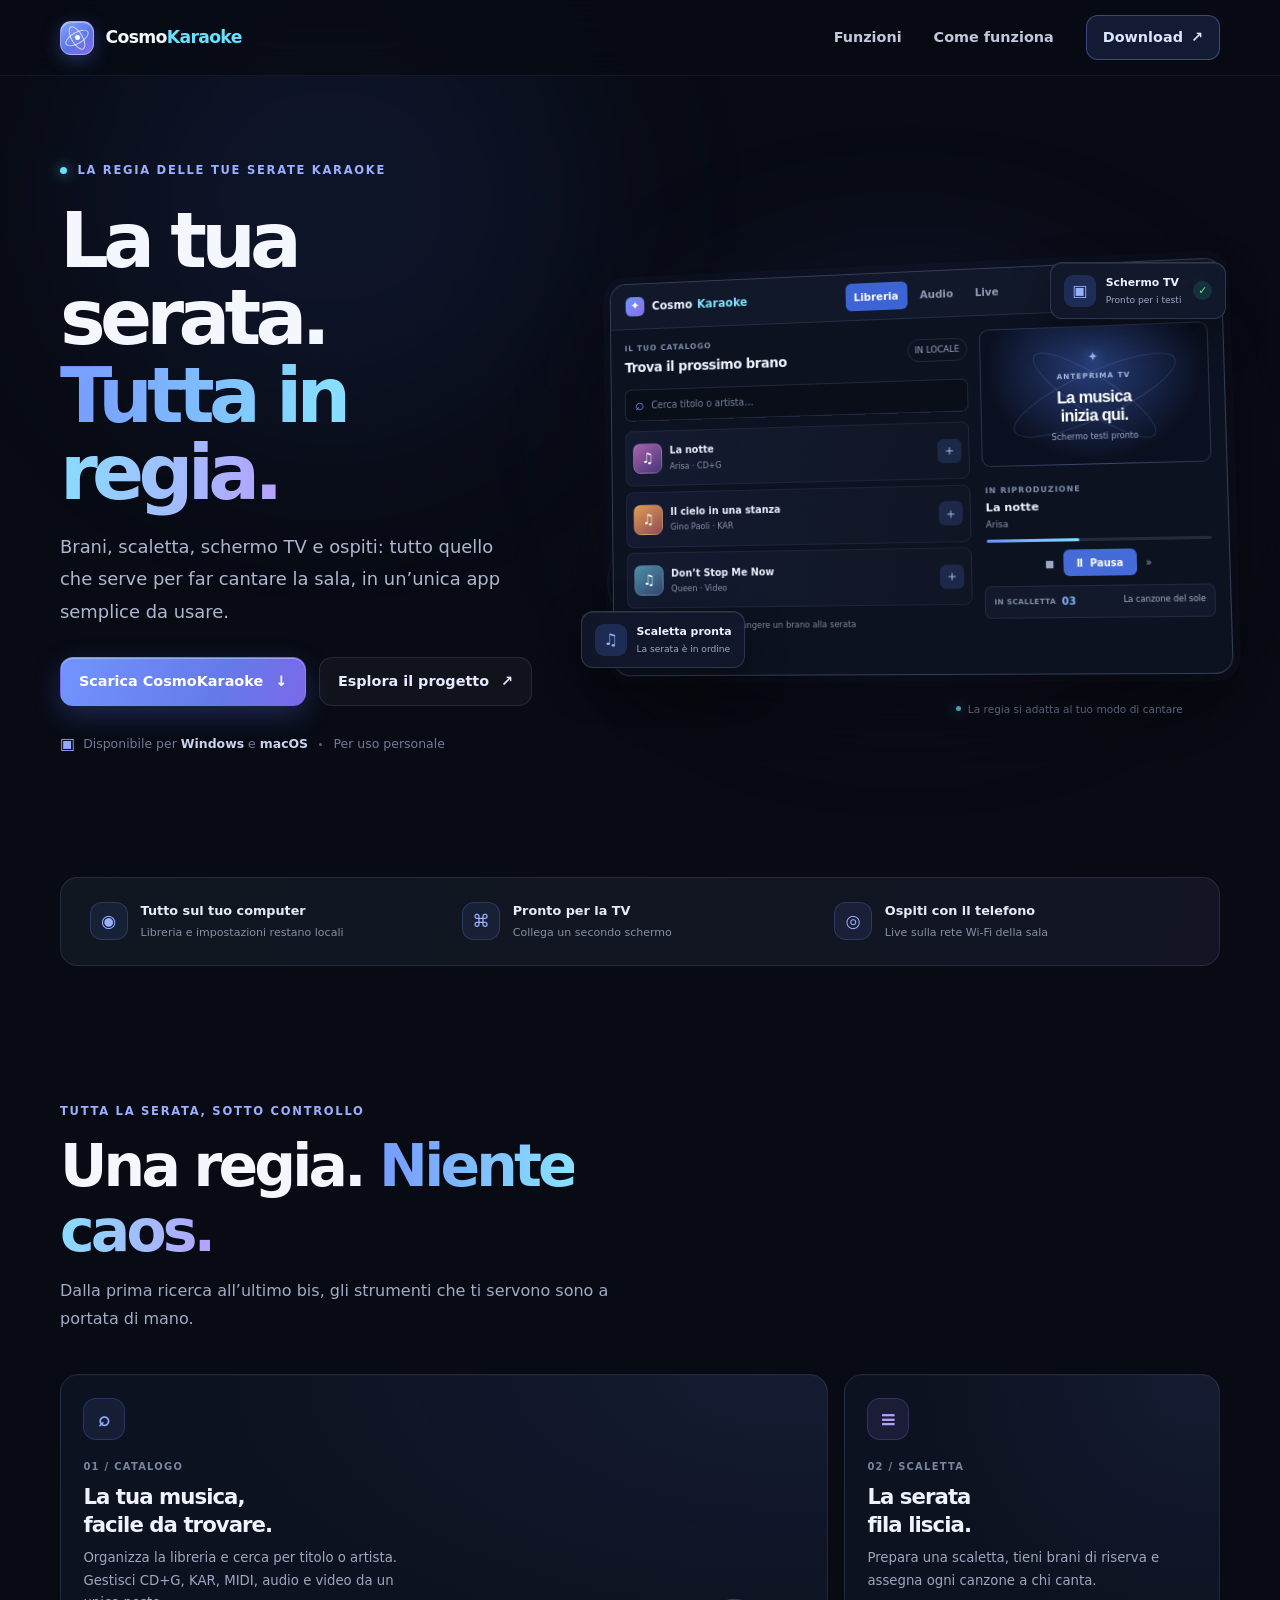
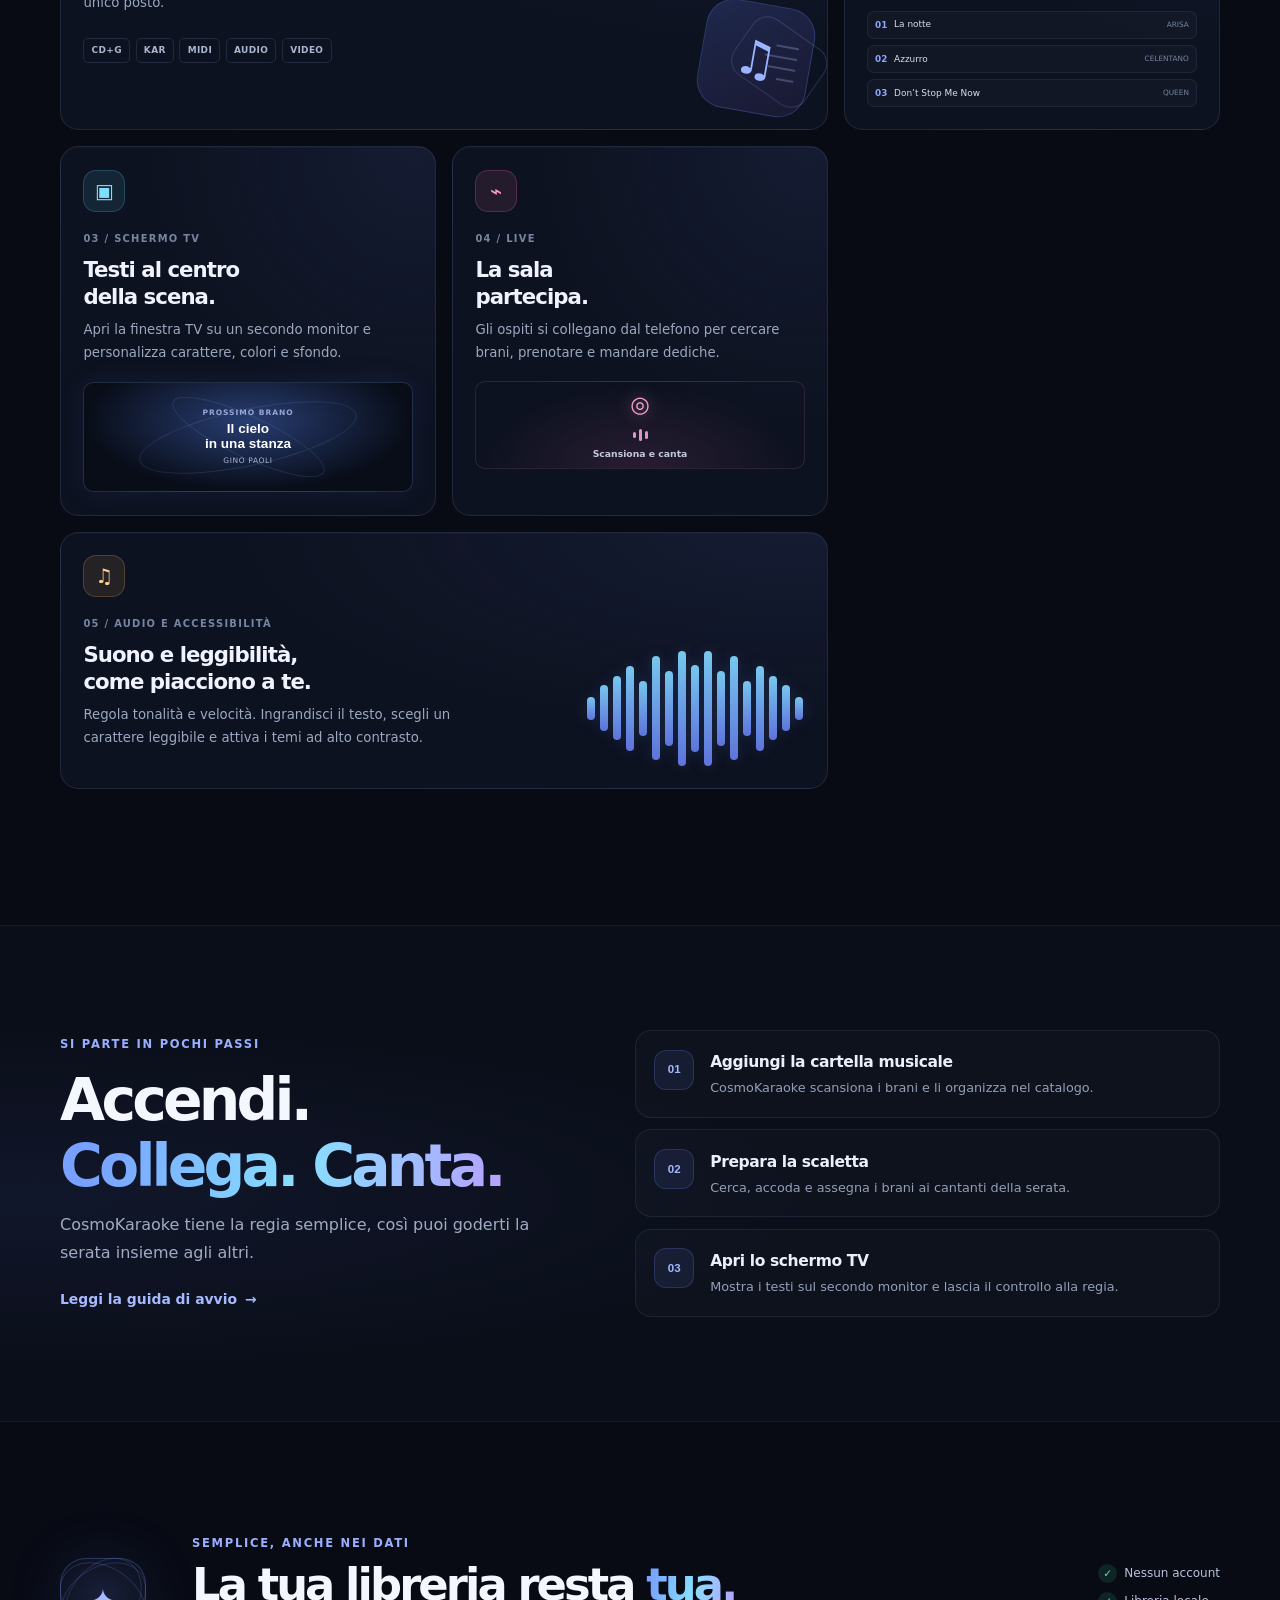
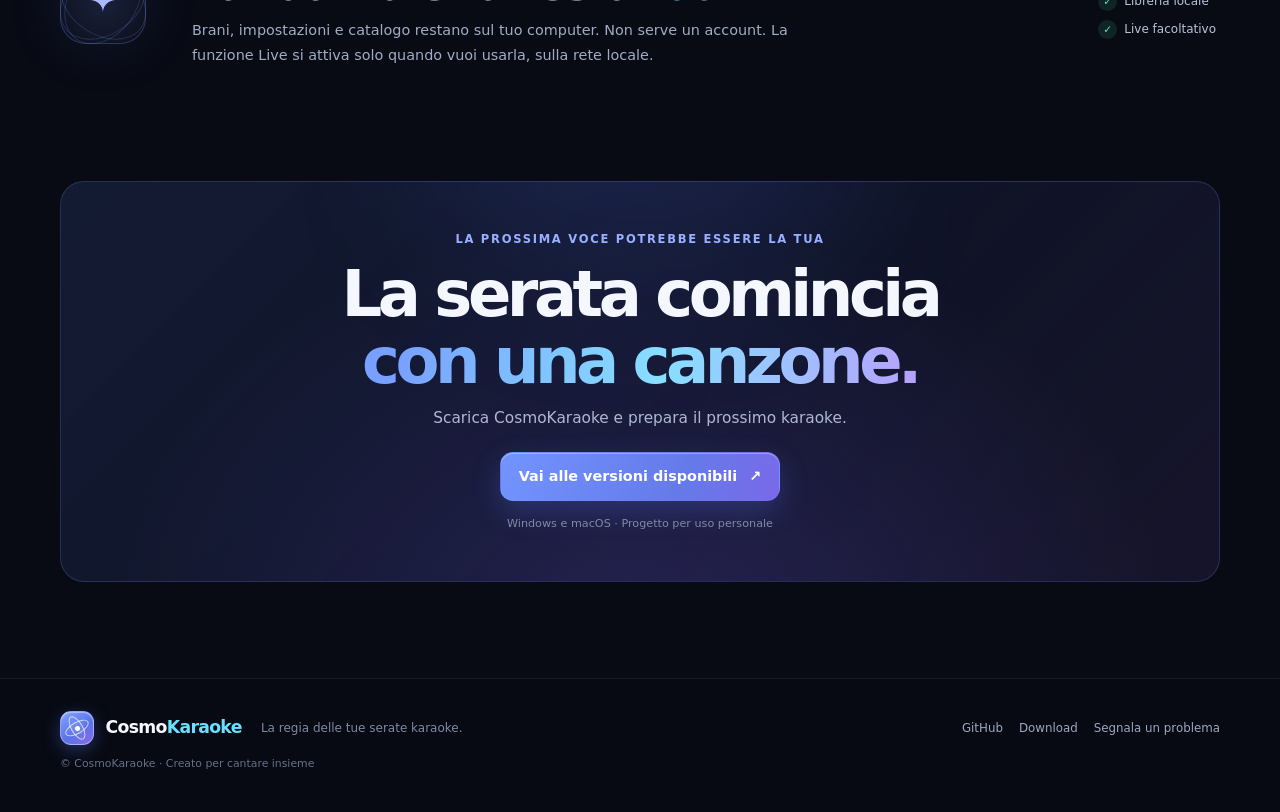
==== index.html @ 8b1dafa2 "Add CosmoKaraoke presentation site" ====
<!doctype html>
<html lang="it">
  <head>
    <meta charset="utf-8" />
    <meta name="viewport" content="width=device-width, initial-scale=1" />
    <meta name="theme-color" content="#080b14" />
    <meta name="description" content="CosmoKaraoke: la regia semplice e completa per le tue serate karaoke. Gestisci brani, scalette, schermo TV e richieste dal telefono." />
    <title>CosmoKaraoke — La tua serata, tutta in regia</title>
    <link rel="icon" href="./favicon.svg" type="image/svg+xml" />
    <link rel="stylesheet" href="./styles.css" />
  </head>
  <body>
    <a class="skip-link" href="#contenuto">Vai al contenuto</a>

    <header class="site-header">
      <a class="brand" href="#inizio" aria-label="CosmoKaraoke, torna all'inizio">
        <span class="brand-mark" aria-hidden="true"><span></span></span>
        <span>Cosmo<span class="brand-accent">Karaoke</span></span>
      </a>
      <nav class="main-nav" aria-label="Navigazione principale">
        <a href="#funzioni">Funzioni</a>
        <a href="#come-funziona">Come funziona</a>
        <a class="nav-download" href="https://github.com/CosmoNetinfo/CosmoKaraoke/releases/latest">Download <span aria-hidden="true">↗</span></a>
      </nav>
    </header>

    <main id="contenuto">
      <section class="hero section-wrap" id="inizio">
        <div class="hero-copy">
          <div class="eyebrow"><span class="eyebrow-dot"></span> La regia delle tue serate karaoke</div>
          <h1>La tua serata.<br /><span>Tutta in regia.</span></h1>
          <p class="hero-lede">Brani, scaletta, schermo TV e ospiti: tutto quello che serve per far cantare la sala, in un’unica app semplice da usare.</p>
          <div class="hero-actions">
            <a class="button button-primary" href="https://github.com/CosmoNetinfo/CosmoKaraoke/releases/latest">Scarica CosmoKaraoke <span aria-hidden="true">↓</span></a>
            <a class="button button-secondary" href="https://github.com/CosmoNetinfo/CosmoKaraoke">Esplora il progetto <span aria-hidden="true">↗</span></a>
          </div>
          <div class="platform-note">
            <span class="platform-icon" aria-hidden="true">▣</span>
            <span>Disponibile per <strong>Windows</strong> e <strong>macOS</strong></span>
            <span class="note-separator" aria-hidden="true"></span>
            <span>Per uso personale</span>
          </div>
        </div>

        <div class="hero-visual" role="img" aria-label="Anteprima illustrativa della regia CosmoKaraoke">
          <div class="orbit orbit-one"></div>
          <div class="orbit orbit-two"></div>
          <div class="visual-glow"></div>
          <div class="app-window">
            <div class="window-top">
              <div class="window-brand"><span class="mini-mark">✦</span> Cosmo<span>Karaoke</span></div>
              <div class="window-tabs"><span class="selected">Libreria</span><span>Audio</span><span>Live</span></div>
              <span class="window-live"><i></i> REGIA PRONTA</span>
            </div>
            <div class="window-body">
              <div class="library-preview">
                <div class="mock-heading"><div><small>IL TUO CATALOGO</small><h2>Trova il prossimo brano</h2></div><span class="catalog-count">IN LOCALE</span></div>
                <div class="mock-search"><span>⌕</span> Cerca titolo o artista…</div>
                <div class="mock-song"><span class="song-cover cover-a">♫</span><span class="song-label"><strong>La notte</strong><small>Arisa · CD+G</small></span><span class="add-song">＋</span></div>
                <div class="mock-song"><span class="song-cover cover-b">♫</span><span class="song-label"><strong>Il cielo in una stanza</strong><small>Gino Paoli · KAR</small></span><span class="add-song">＋</span></div>
                <div class="mock-song"><span class="song-cover cover-c">♫</span><span class="song-label"><strong>Don’t Stop Me Now</strong><small>Queen · Video</small></span><span class="add-song">＋</span></div>
                <div class="mock-hint"><span>✦</span> Premi “Accoda” per aggiungere un brano alla serata</div>
              </div>
              <div class="player-preview">
                <div class="screen-preview"><div class="screen-stars">✦</div><span>ANTEPRIMA TV</span><strong>La musica<br />inizia qui.</strong><small>Schermo testi pronto</small></div>
                <div class="now-playing"><small>IN RIPRODUZIONE</small><strong>La notte</strong><span>Arisa</span><div class="progress"><i></i></div></div>
                <div class="player-controls"><span>■</span><span class="play-button">Ⅱ&nbsp; Pausa</span><span>»</span></div>
                <div class="queue-preview"><span>IN SCALLETTA</span><b>03</b><i>La canzone del sole</i></div>
              </div>
            </div>
          </div>
          <div class="float-chip chip-tv"><span class="chip-icon">▣</span><span><b>Schermo TV</b><small>Pronto per i testi</small></span><i class="chip-check">✓</i></div>
          <div class="float-chip chip-queue"><span class="chip-icon">♫</span><span><b>Scaletta pronta</b><small>La serata è in ordine</small></span></div>
          <div class="visual-caption"><span class="caption-dot"></span> La regia si adatta al tuo modo di cantare</div>
        </div>
      </section>

      <section class="trust-strip" aria-label="Caratteristiche principali">
        <div><span class="trust-icon">◉</span><span><b>Tutto sul tuo computer</b><small>Libreria e impostazioni restano locali</small></span></div>
        <div><span class="trust-icon">⌘</span><span><b>Pronto per la TV</b><small>Collega un secondo schermo</small></span></div>
        <div><span class="trust-icon">◎</span><span><b>Ospiti con il telefono</b><small>Live sulla rete Wi-Fi della sala</small></span></div>
      </section>

      <section class="features-section section-wrap" id="funzioni">
        <div class="section-heading">
          <div class="eyebrow">TUTTA LA SERATA, SOTTO CONTROLLO</div>
          <h2>Una regia. <span>Niente caos.</span></h2>
          <p>Dalla prima ricerca all’ultimo bis, gli strumenti che ti servono sono a portata di mano.</p>
        </div>
        <div class="feature-grid">
          <article class="feature-card feature-large">
            <div class="feature-icon icon-blue">⌕</div><div class="feature-kicker">01 / CATALOGO</div>
            <h3>La tua musica,<br />facile da trovare.</h3>
            <p>Organizza la libreria e cerca per titolo o artista. Gestisci CD+G, KAR, MIDI, audio e video da un unico posto.</p>
            <div class="format-chips"><span>CD+G</span><span>KAR</span><span>MIDI</span><span>AUDIO</span><span>VIDEO</span></div>
            <div class="feature-art catalog-art" aria-hidden="true"><span>♫</span><i></i><i></i><i></i><i></i></div>
          </article>
          <article class="feature-card">
            <div class="feature-icon icon-violet">≡</div><div class="feature-kicker">02 / SCALETTA</div>
            <h3>La serata<br />fila liscia.</h3>
            <p>Prepara una scaletta, tieni brani di riserva e assegna ogni canzone a chi canta.</p>
            <div class="mini-queue" aria-hidden="true"><span><b>01</b> La notte <i>ARISA</i></span><span><b>02</b> Azzurro <i>CELENTANO</i></span><span><b>03</b> Don’t Stop Me Now <i>QUEEN</i></span></div>
          </article>
          <article class="feature-card feature-tv">
            <div class="feature-icon icon-cyan">▣</div><div class="feature-kicker">03 / SCHERMO TV</div>
            <h3>Testi al centro<br />della scena.</h3>
            <p>Apri la finestra TV su un secondo monitor e personalizza carattere, colori e sfondo.</p>
            <div class="tv-art" aria-hidden="true"><div><small>PROSSIMO BRANO</small><b>Il cielo<br />in una stanza</b><i>GINO PAOLI</i></div></div>
          </article>
          <article class="feature-card">
            <div class="feature-icon icon-pink">⌁</div><div class="feature-kicker">04 / LIVE</div>
            <h3>La sala<br />partecipa.</h3>
            <p>Gli ospiti si collegano dal telefono per cercare brani, prenotare e mandare dediche.</p>
            <div class="live-art" aria-hidden="true"><span class="live-ring">◎</span><span class="live-lines"><i></i><i></i><i></i></span><b>Scansiona e canta</b></div>
          </article>
          <article class="feature-card feature-wide">
            <div class="feature-icon icon-amber">♫</div><div class="feature-kicker">05 / AUDIO E ACCESSIBILITÀ</div>
            <h3>Suono e leggibilità,<br />come piacciono a te.</h3>
            <p>Regola tonalità e velocità. Ingrandisci il testo, scegli un carattere leggibile e attiva i temi ad alto contrasto.</p>
            <div class="equalizer" aria-hidden="true"><i></i><i></i><i></i><i></i><i></i><i></i><i></i><i></i><i></i><i></i><i></i><i></i><i></i><i></i><i></i><i></i><i></i></div>
          </article>
        </div>
      </section>

      <section class="how-section" id="come-funziona">
        <div class="section-wrap how-layout">
          <div class="section-heading how-heading"><div class="eyebrow">SI PARTE IN POCHI PASSI</div><h2>Accendi.<br /><span>Collega. Canta.</span></h2><p>CosmoKaraoke tiene la regia semplice, così puoi goderti la serata insieme agli altri.</p><a class="text-link" href="https://github.com/CosmoNetinfo/CosmoKaraoke#primo-avvio">Leggi la guida di avvio <span aria-hidden="true">→</span></a></div>
          <ol class="steps-list">
            <li><span class="step-number">01</span><div><h3>Aggiungi la cartella musicale</h3><p>CosmoKaraoke scansiona i brani e li organizza nel catalogo.</p></div></li>
            <li><span class="step-number">02</span><div><h3>Prepara la scaletta</h3><p>Cerca, accoda e assegna i brani ai cantanti della serata.</p></div></li>
            <li><span class="step-number">03</span><div><h3>Apri lo schermo TV</h3><p>Mostra i testi sul secondo monitor e lascia il controllo alla regia.</p></div></li>
          </ol>
        </div>
      </section>

      <section class="privacy-section section-wrap">
        <div class="privacy-symbol" aria-hidden="true"><span>✦</span><i></i><i></i><i></i></div>
        <div><div class="eyebrow">SEMPLICE, ANCHE NEI DATI</div><h2>La tua libreria resta <span>tua.</span></h2><p>Brani, impostazioni e catalogo restano sul tuo computer. Non serve un account. La funzione Live si attiva solo quando vuoi usarla, sulla rete locale.</p></div>
        <div class="privacy-points"><span><b>✓</b> Nessun account</span><span><b>✓</b> Libreria locale</span><span><b>✓</b> Live facoltativo</span></div>
      </section>

      <section class="final-cta section-wrap">
        <div class="cta-glow"></div><div class="eyebrow">LA PROSSIMA VOCE POTREBBE ESSERE LA TUA</div>
        <h2>La serata comincia<br /><span>con una canzone.</span></h2>
        <p>Scarica CosmoKaraoke e prepara il prossimo karaoke.</p>
        <a class="button button-primary" href="https://github.com/CosmoNetinfo/CosmoKaraoke/releases/latest">Vai alle versioni disponibili <span aria-hidden="true">↗</span></a>
        <small>Windows e macOS · Progetto per uso personale</small>
      </section>
    </main>

    <footer class="site-footer">
      <a class="brand" href="#inizio"><span class="brand-mark" aria-hidden="true"><span></span></span><span>Cosmo<span class="brand-accent">Karaoke</span></span></a>
      <p>La regia delle tue serate karaoke.</p>
      <div class="footer-links"><a href="https://github.com/CosmoNetinfo/CosmoKaraoke">GitHub</a><a href="https://github.com/CosmoNetinfo/CosmoKaraoke/releases/latest">Download</a><a href="https://github.com/CosmoNetinfo/CosmoKaraoke/issues">Segnala un problema</a></div>
      <small>© CosmoKaraoke · Creato per cantare insieme</small>
    </footer>
  </body>
</html>
---- styles.css ----
:root {
  color-scheme: dark;
  --bg: #080b14;
  --surface: #0d1220;
  --panel: #11182a;
  --panel-2: #151d32;
  --text: #f5f7ff;
  --muted: #a1acc4;
  --quiet: #6e7a95;
  --blue: #7195ff;
  --cyan: #69e0ff;
  --violet: #a78bfa;
  --line: rgba(167, 186, 230, .13);
  --max: 1160px;
}

* { box-sizing: border-box; }
html { scroll-behavior: smooth; scroll-padding-top: 6rem; }
body { margin: 0; min-width: 320px; background: var(--bg); color: var(--text); font-family: Inter, 'Segoe UI', system-ui, -apple-system, sans-serif; line-height: 1.6; -webkit-font-smoothing: antialiased; }
a { color: inherit; text-decoration: none; }
a:focus-visible { outline: 3px solid var(--cyan); outline-offset: 4px; border-radius: 5px; }
::selection { background: rgba(113, 149, 255, .38); color: white; }

.skip-link { position: fixed; z-index: 30; top: .75rem; left: .75rem; padding: .7rem 1rem; border-radius: .75rem; background: white; color: #111; transform: translateY(-160%); }
.skip-link:focus { transform: translateY(0); }
.section-wrap { width: min(var(--max), calc(100% - 3rem)); margin-inline: auto; }
.site-header { position: sticky; z-index: 20; top: 0; display: flex; align-items: center; justify-content: space-between; width: 100%; min-height: 76px; padding: .8rem max(1.5rem, calc((100vw - var(--max)) / 2)); border-bottom: 1px solid rgba(167,186,230,.08); background: rgba(8,11,20,.83); backdrop-filter: blur(20px); }
.brand { display: inline-flex; align-items: center; gap: .72rem; font-family: Manrope, system-ui, sans-serif; font-size: 1.08rem; font-weight: 800; letter-spacing: -.04em; white-space: nowrap; }
.brand-accent { color: var(--cyan); }
.brand-mark { position: relative; display: grid; width: 34px; height: 34px; place-items: center; overflow: hidden; border: 1px solid rgba(255,255,255,.32); border-radius: 11px; background: linear-gradient(145deg, #82a4ff, #5a72e8 58%, #8c6ce7); box-shadow: 0 5px 18px rgba(92,119,255,.34), inset 0 1px rgba(255,255,255,.38); }
.brand-mark::before, .brand-mark::after, .brand-mark span { position: absolute; display: block; content: ''; border: 1px solid rgba(255,255,255,.7); border-radius: 50%; transform: rotate(-30deg); }
.brand-mark::before { width: 24px; height: 10px; }
.brand-mark::after { width: 10px; height: 24px; }
.brand-mark span { width: 5px; height: 5px; border: 0; background: #fff; box-shadow: 0 0 10px #fff; }
.main-nav { display: flex; align-items: center; gap: 2rem; color: #c0c8da; font-size: .9rem; font-weight: 600; }
.main-nav a { transition: color .18s ease; }
.main-nav a:hover, .footer-links a:hover { color: white; }
.main-nav .nav-download { display: inline-flex; align-items: center; gap: .5rem; padding: .62rem 1rem; border: 1px solid rgba(113,149,255,.4); border-radius: .75rem; background: rgba(87,120,237,.15); color: #dce5ff; }
.main-nav .nav-download:hover { border-color: rgba(113,149,255,.8); background: rgba(87,120,237,.24); }

.hero { position: relative; display: grid; min-height: 660px; grid-template-columns: .9fr 1.1fr; align-items: center; gap: 2rem; padding-block: 5.3rem 5.8rem; }
.hero::before { position: absolute; z-index: -1; top: -8rem; left: 2%; width: 31rem; height: 31rem; border-radius: 50%; background: rgba(77,108,238,.09); filter: blur(90px); content: ''; pointer-events: none; }
.hero-copy { position: relative; z-index: 2; padding-bottom: 1.7rem; }
.eyebrow { display: flex; align-items: center; gap: .65rem; color: #9aafff; font-size: .72rem; font-weight: 800; letter-spacing: .15em; text-transform: uppercase; }
.eyebrow-dot, .caption-dot { display: inline-block; width: 7px; height: 7px; border-radius: 50%; background: var(--cyan); box-shadow: 0 0 13px rgba(105,224,255,.8); }
h1, h2, h3, p { margin-top: 0; }
h1, h2, h3 { font-family: Manrope, 'DM Sans', system-ui, sans-serif; }
h1 { margin: 1.4rem 0 1.2rem; font-size: clamp(3.4rem, 6vw, 5.5rem); font-weight: 800; line-height: 1.01; letter-spacing: -.075em; }
h1 span, .section-heading h2 span, .privacy-section h2 span, .final-cta h2 span { color: transparent; background: linear-gradient(100deg, #78a0ff 7%, #87dfff 54%, #b7a0ff 100%); background-clip: text; -webkit-background-clip: text; }
.hero-lede { max-width: 450px; margin-bottom: 1.8rem; color: #adb7ce; font-size: 1.12rem; line-height: 1.8; }
.hero-actions { display: flex; flex-wrap: wrap; gap: .8rem; }
.button { display: inline-flex; min-height: 48px; align-items: center; justify-content: center; gap: .75rem; padding: .75rem 1.12rem; border: 1px solid transparent; border-radius: .82rem; font-size: .9rem; font-weight: 700; transition: transform .18s ease, box-shadow .18s ease, border-color .18s ease, background .18s ease; }
.button:hover { transform: translateY(-2px); }
.button-primary { background: linear-gradient(110deg, #7294ff, #657ae9 65%, #7a69e9); box-shadow: 0 10px 28px rgba(86,112,239,.28), inset 0 1px rgba(255,255,255,.32); color: white; }
.button-primary:hover { box-shadow: 0 13px 34px rgba(86,112,239,.42), inset 0 1px rgba(255,255,255,.38); }
.button-secondary { border-color: var(--line); background: rgba(255,255,255,.035); color: #e5eaff; }
.button-secondary:hover { border-color: rgba(167,186,230,.28); background: rgba(255,255,255,.07); }
.platform-note { display: flex; flex-wrap: wrap; align-items: center; gap: .5rem; margin-top: 1.6rem; color: var(--quiet); font-size: .78rem; }
.platform-note strong { color: #c9d3eb; font-weight: 600; }
.platform-icon { color: #92a9ff; font-size: 1rem; }
.note-separator { width: 3px; height: 3px; margin-inline: .2rem; border-radius: 50%; background: #57637e; }

.hero-visual { position: relative; display: flex; min-height: 490px; align-items: center; justify-content: center; perspective: 1200px; }
.visual-glow { position: absolute; width: 75%; height: 67%; border-radius: 50%; background: linear-gradient(130deg, rgba(65,106,245,.24), rgba(102,67,189,.2)); filter: blur(90px); }
.orbit { position: absolute; width: 650px; height: 230px; border: 1px solid rgba(127,151,255,.12); border-radius: 50%; transform: rotate(-23deg); }
.orbit-two { width: 550px; height: 185px; border-color: rgba(105,224,255,.1); transform: rotate(24deg); }
.app-window { position: relative; z-index: 2; width: min(670px, 105%); overflow: hidden; border: 1px solid rgba(183,198,247,.24); border-radius: 17px; background: #0c1220; box-shadow: 0 38px 100px rgba(0,0,0,.55), 0 0 0 7px rgba(115,139,255,.035), inset 0 1px rgba(255,255,255,.08); transform: rotateY(-7deg) rotateX(2deg) rotateZ(-1.4deg); transform-style: preserve-3d; }
.window-top { display: flex; height: 47px; align-items: center; justify-content: space-between; gap: .8rem; padding-inline: 1rem; border-bottom: 1px solid rgba(150,172,224,.14); background: #111829; }
.window-brand { display: flex; flex: 0 0 auto; align-items: center; gap: .3rem; color: #edf1ff; font-size: .72rem; font-weight: 800; }
.window-brand span:last-child { color: #7ce1ff; }
.mini-mark { display: grid; width: 20px; height: 20px; margin-right: .2rem; place-items: center; border-radius: 6px; background: linear-gradient(135deg, #6e95ff, #8a6ce8); color: white; font-size: .75rem; }
.window-tabs { display: flex; height: 100%; align-items: center; gap: .25rem; }
.window-tabs span { padding: .35rem .55rem; border-radius: 6px; color: #8f9ab3; font-size: .65rem; font-weight: 700; }
.window-tabs .selected { background: #3d64d4; color: white; }
.window-live { display: flex; flex: 0 0 auto; align-items: center; gap: .35rem; color: #9ce5c4; font-size: .56rem; font-weight: 800; letter-spacing: .04em; }
.window-live i { width: 6px; height: 6px; border-radius: 50%; background: #43dda1; box-shadow: 0 0 9px #43dda1; }
.window-body { display: grid; min-height: 355px; grid-template-columns: 1.4fr .88fr; gap: .8rem; padding: .9rem; }
.library-preview, .player-preview { min-width: 0; }
.mock-heading { display: flex; align-items: center; justify-content: space-between; gap: .4rem; margin-bottom: .7rem; }
.mock-heading small, .now-playing small { display: block; margin-bottom: .12rem; color: #8190af; font-size: .49rem; font-weight: 800; letter-spacing: .12em; }
.mock-heading h2 { margin: 0; color: #f1f3ff; font-size: .85rem; font-weight: 800; letter-spacing: -.03em; }
.catalog-count { flex: 0 0 auto; padding: .22rem .4rem; border: 1px solid rgba(139,160,218,.16); border-radius: 99px; color: #99a8c5; font-size: .54rem; }
.mock-search { display: flex; height: 33px; align-items: center; gap: .45rem; margin-bottom: .65rem; padding-inline: .6rem; border: 1px solid rgba(139,160,218,.18); border-radius: 7px; background: #090e19; color: #7986a0; font-size: .6rem; }
.mock-search > span { color: #85a3ff; font-size: 1rem; }
kbd { margin-left: auto; padding: .13rem .27rem; border: 1px solid rgba(139,160,218,.16); border-radius: 4px; color: #77839a; font: inherit; font-size: .5rem; }
.mock-song { display: flex; min-height: 57px; align-items: center; gap: .5rem; margin-bottom: .35rem; padding: .42rem; border: 1px solid rgba(139,160,218,.1); border-radius: 8px; background: linear-gradient(105deg, rgba(112,139,255,.08), rgba(255,255,255,.016)); }
.song-cover { display: grid; flex: 0 0 auto; width: 31px; height: 31px; place-items: center; border: 1px solid rgba(255,255,255,.13); border-radius: 8px; color: white; font-size: .9rem; }
.cover-a { background: linear-gradient(145deg, #a962ad, #463677); }
.cover-b { background: linear-gradient(145deg, #dd9b55, #914c52); }
.cover-c { background: linear-gradient(145deg, #4d8fa5, #334773); }
.song-label { display: flex; min-width: 0; flex: 1; flex-direction: column; gap: .08rem; }
.song-label strong { overflow: hidden; color: #edf1ff; font-size: .62rem; text-overflow: ellipsis; white-space: nowrap; }
.song-label small { color: #8793ad; font-size: .52rem; }
.add-song { display: grid; flex: 0 0 auto; width: 24px; height: 24px; place-items: center; border-radius: 6px; background: rgba(91,126,236,.18); color: #abc0ff; font-size: .9rem; }
.mock-hint { display: flex; align-items: center; gap: .35rem; padding: .4rem .25rem; color: #7e8ba5; font-size: .53rem; }
.mock-hint span { color: #9a82ff; }
.screen-preview { position: relative; display: flex; height: 137px; flex-direction: column; align-items: center; justify-content: center; overflow: hidden; border: 1px solid rgba(172,192,247,.2); border-radius: 9px; background: radial-gradient(ellipse at 50% 30%, #263d78, #0b1020 68%); text-align: center; }
.screen-preview::before, .screen-preview::after { position: absolute; width: 170px; height: 44px; border: 1px solid rgba(147,176,255,.17); border-radius: 50%; content: ''; transform: rotate(-23deg); }
.screen-preview::after { width: 140px; height: 35px; transform: rotate(35deg); }
.screen-preview > * { position: relative; z-index: 1; }
.screen-stars { margin-bottom: .15rem; color: #90b1ff; font-size: .8rem; text-shadow: 0 0 12px #8dacff; }
.screen-preview > span { color: #a7b7db; font-size: .45rem; font-weight: 800; letter-spacing: .13em; }
.screen-preview strong { margin-top: .38rem; color: white; font-family: Manrope, sans-serif; font-size: 1rem; line-height: 1.15; letter-spacing: -.04em; }
.screen-preview small { margin-top: .3rem; color: #9daaca; font-size: .5rem; }
.now-playing { display: flex; flex-direction: column; margin-top: .6rem; padding: .5rem .15rem .2rem; }
.now-playing strong { color: #f0f3ff; font-size: .7rem; }
.now-playing > span { color: #8d9ab3; font-size: .55rem; }
.progress { height: 3px; margin-top: .45rem; overflow: hidden; border-radius: 99px; background: rgba(174,190,228,.15); }
.progress i { display: block; width: 42%; height: 100%; border-radius: inherit; background: linear-gradient(90deg, #6a8fff, #7edfff); }
.player-controls { display: flex; align-items: center; justify-content: center; gap: .55rem; margin-top: .35rem; color: #9caac4; font-size: .6rem; }
.play-button { padding: .32rem .8rem; border-radius: 6px; background: #456bd8; color: white; font-weight: 700; }
.queue-preview { display: flex; align-items: center; gap: .35rem; margin-top: .55rem; padding: .45rem .5rem; border: 1px solid rgba(139,160,218,.13); border-radius: 7px; background: #11192a; }
.queue-preview span { color: #8190ad; font-size: .45rem; font-weight: 800; letter-spacing: .05em; }
.queue-preview b { color: #8cb5ff; font-size: .62rem; }
.queue-preview i { overflow: hidden; margin-left: auto; color: #a6b1c8; font-size: .5rem; font-style: normal; text-overflow: ellipsis; white-space: nowrap; }
.float-chip { position: absolute; z-index: 3; display: flex; align-items: center; gap: .6rem; padding: .7rem .8rem; border: 1px solid rgba(183,198,247,.18); border-radius: 12px; background: rgba(18,25,43,.91); box-shadow: 0 15px 40px rgba(0,0,0,.35), inset 0 1px rgba(255,255,255,.08); backdrop-filter: blur(16px); animation: float 5s ease-in-out infinite; }
.float-chip b, .float-chip small { display: block; white-space: nowrap; }
.float-chip b { color: #edf2ff; font-size: .68rem; }
.float-chip small { margin-top: .08rem; color: #9ba8c3; font-size: .57rem; }
.chip-icon { display: grid; width: 32px; height: 32px; place-items: center; border-radius: 9px; background: rgba(87,131,255,.2); color: #96b0ff; font-size: 1rem; }
.chip-check { display: grid; width: 19px; height: 19px; margin-left: .15rem; place-items: center; border-radius: 50%; background: rgba(59,207,151,.14); color: #62e2ac; font-size: .68rem; font-style: normal; }
.chip-tv { top: 7%; right: -1%; animation-delay: -1s; }
.chip-queue { bottom: 10%; left: -3%; }
.visual-caption { position: absolute; right: 6%; bottom: 0; display: flex; align-items: center; gap: .45rem; color: #7886a4; font-size: .66rem; }
.caption-dot { width: 5px; height: 5px; }
@keyframes float { 0%, 100% { transform: translateY(0); } 50% { transform: translateY(-7px); } }

.trust-strip { display: grid; grid-template-columns: repeat(3, 1fr); gap: 1rem; width: min(var(--max), calc(100% - 3rem)); margin: 0 auto 7.5rem; padding: 1.45rem 1.8rem; border: 1px solid var(--line); border-radius: 1.1rem; background: linear-gradient(105deg, rgba(105,224,255,.035), rgba(124,113,247,.05)), rgba(255,255,255,.018); }
.trust-strip > div { display: flex; align-items: center; gap: .8rem; }
.trust-icon { display: grid; flex: 0 0 auto; width: 38px; height: 38px; place-items: center; border: 1px solid rgba(120,153,255,.2); border-radius: 12px; background: rgba(91,125,242,.1); color: #99b1ff; font-size: 1.1rem; }
.trust-strip b, .trust-strip small { display: block; }
.trust-strip b { color: #e7ebf8; font-size: .8rem; }
.trust-strip small { margin-top: .15rem; color: #8490aa; font-size: .69rem; }

.features-section { padding-block: 1rem 8.5rem; }
.section-heading { max-width: 650px; margin-bottom: 2.6rem; }
.section-heading h2, .privacy-section h2 { margin: .85rem 0 .75rem; font-size: clamp(2.45rem, 4.6vw, 3.65rem); font-weight: 800; line-height: 1.12; letter-spacing: -.065em; }
.section-heading > p, .privacy-section p { max-width: 570px; margin: 0; color: var(--muted); font-size: 1rem; line-height: 1.75; }
.feature-grid { display: grid; grid-template-columns: repeat(3, 1fr); gap: 1rem; }
.feature-card { position: relative; min-height: 305px; overflow: hidden; padding: 1.4rem; border: 1px solid var(--line); border-radius: 1.15rem; background: radial-gradient(ellipse at 95% 0%, rgba(106,128,238,.085), transparent 55%), var(--surface); box-shadow: inset 0 1px rgba(255,255,255,.025); }
.feature-large { grid-column: span 2; }
.feature-wide { grid-column: span 2; min-height: 255px; }
.feature-icon { display: grid; width: 42px; height: 42px; margin-bottom: 1.2rem; place-items: center; border: 1px solid currentColor; border-radius: 13px; font-size: 1.25rem; font-weight: 600; }
.icon-blue { color: #92acff; background: rgba(106,136,255,.1); border-color: rgba(106,136,255,.22); }
.icon-violet { color: #b4a0ff; background: rgba(153,121,255,.1); border-color: rgba(153,121,255,.22); }
.icon-cyan { color: #7edfff; background: rgba(88,203,240,.1); border-color: rgba(88,203,240,.22); }
.icon-pink { color: #ff9bc8; background: rgba(243,106,169,.1); border-color: rgba(243,106,169,.22); }
.icon-amber { color: #ffd28c; background: rgba(240,177,91,.1); border-color: rgba(240,177,91,.22); }
.feature-kicker { color: #7785a1; font-size: .62rem; font-weight: 800; letter-spacing: .13em; }
.feature-card h3 { margin: .55rem 0 .55rem; color: #f0f2fd; font-size: 1.33rem; line-height: 1.28; letter-spacing: -.045em; }
.feature-card p { max-width: 340px; margin-bottom: 1rem; color: #9ca8c0; font-size: .83rem; line-height: 1.72; }
.format-chips { display: flex; flex-wrap: wrap; gap: .35rem; margin-top: 1.4rem; }
.format-chips span { padding: .28rem .45rem; border: 1px solid rgba(143,163,217,.16); border-radius: 5px; color: #aab6cf; font-size: .56rem; font-weight: 800; letter-spacing: .04em; }
.feature-art { position: absolute; right: 1rem; bottom: 1rem; }
.catalog-art { display: grid; width: 110px; height: 110px; place-items: center; border: 1px solid rgba(109,140,255,.24); border-radius: 28px; background: linear-gradient(145deg, rgba(96,126,248,.2), rgba(144,91,211,.1)); color: #9bb4ff; font-size: 3rem; transform: rotate(10deg); }
.catalog-art::after { position: absolute; top: 20px; right: -13px; width: 85px; height: 66px; border: 1px solid rgba(148,179,255,.18); border-radius: 18px; content: ''; transform: rotate(25deg); }
.catalog-art i { position: absolute; right: 13px; width: 23px; height: 2px; border-radius: 2px; background: rgba(173,192,255,.28); }
.catalog-art i:nth-of-type(1) { top: 37px; }.catalog-art i:nth-of-type(2) { top: 48px; width: 33px; }.catalog-art i:nth-of-type(3) { top: 59px; width: 28px; }.catalog-art i:nth-of-type(4) { top: 70px; width: 18px; }
.mini-queue { display: flex; flex-direction: column; gap: .4rem; margin-top: 1.15rem; }
.mini-queue span { display: flex; align-items: center; gap: .42rem; overflow: hidden; padding: .36rem .42rem; border: 1px solid rgba(142,160,208,.11); border-radius: 7px; background: rgba(255,255,255,.025); color: #d7def0; font-size: .56rem; white-space: nowrap; }
.mini-queue b { color: #89a8ff; font-size: .55rem; }.mini-queue i { margin-left: auto; color: #7785a1; font-size: .46rem; font-style: normal; }
.tv-art { position: relative; display: flex; height: 110px; align-items: center; justify-content: center; overflow: hidden; margin-top: 1.1rem; border: 1px solid rgba(135,168,255,.2); border-radius: 10px; background: radial-gradient(ellipse at 50% 35%, #283d72, #080d18 70%); text-align: center; box-shadow: 0 0 28px rgba(86,116,233,.1); }
.tv-art::before, .tv-art::after { position: absolute; width: 220px; height: 55px; border: 1px solid rgba(144,173,255,.15); border-radius: 50%; content: ''; transform: rotate(-12deg); }
.tv-art::after { width: 165px; height: 40px; transform: rotate(25deg); }
.tv-art > div { position: relative; z-index: 1; display: flex; flex-direction: column; align-items: center; }
.tv-art small { color: #97a8d2; font-size: .47rem; font-weight: 800; letter-spacing: .13em; }.tv-art b { margin: .2rem 0; color: #fff; font-family: Manrope, sans-serif; font-size: .85rem; line-height: 1.1; }.tv-art i { color: #abb8d6; font-size: .47rem; font-style: normal; letter-spacing: .08em; }
.live-art { display: flex; min-height: 88px; flex-direction: column; align-items: center; justify-content: center; gap: .35rem; margin-top: 1rem; border: 1px solid rgba(231,125,188,.15); border-radius: 10px; background: radial-gradient(ellipse at 50% 100%, rgba(229,99,171,.13), transparent 70%); }
.live-ring { color: #f6a0d1; font-size: 1.4rem; text-shadow: 0 0 15px rgba(246,160,209,.55); }.live-lines { display: flex; gap: 3px; height: 13px; align-items: center; }.live-lines i { width: 3px; height: 6px; border-radius: 9px; background: #d997c5; }.live-lines i:nth-child(2) { height: 12px; }.live-lines i:nth-child(3) { height: 8px; }.live-art b { color: #c4c8db; font-size: .58rem; }
.equalizer { position: absolute; right: 1.5rem; bottom: 1.4rem; display: flex; height: 115px; align-items: center; gap: 5px; }
.equalizer i { width: 8px; border-radius: 99px; background: linear-gradient(0deg, #5f73db, #78c8ef); box-shadow: 0 0 16px rgba(99,147,255,.18); }
.equalizer i:nth-child(1), .equalizer i:nth-child(17) { height: 20%; }.equalizer i:nth-child(2), .equalizer i:nth-child(16) { height: 40%; }.equalizer i:nth-child(3), .equalizer i:nth-child(15) { height: 56%; }.equalizer i:nth-child(4), .equalizer i:nth-child(14) { height: 74%; }.equalizer i:nth-child(5), .equalizer i:nth-child(13) { height: 48%; }.equalizer i:nth-child(6), .equalizer i:nth-child(12) { height: 90%; }.equalizer i:nth-child(7), .equalizer i:nth-child(11) { height: 65%; }.equalizer i:nth-child(8), .equalizer i:nth-child(10) { height: 100%; }.equalizer i:nth-child(9) { height: 76%; }
.feature-wide h3 { max-width: 370px; }.feature-wide p { max-width: 400px; }

.how-section { padding-block: 6.5rem; border-block: 1px solid rgba(167,186,230,.07); background: radial-gradient(ellipse at 3% 55%, rgba(93,113,224,.09), transparent 45%), #0a0e19; }
.how-layout { display: grid; grid-template-columns: .9fr 1.1fr; align-items: center; gap: 6rem; }
.how-heading { margin: 0; }.how-heading h2 { margin-top: .9rem; }.text-link { display: inline-flex; align-items: center; gap: .5rem; margin-top: 1.3rem; color: #a7baff; font-size: .87rem; font-weight: 700; }.text-link:hover { color: white; }
.steps-list { display: flex; flex-direction: column; gap: .7rem; margin: 0; padding: 0; list-style: none; }
.steps-list li { display: flex; gap: 1rem; padding: 1.15rem; border: 1px solid rgba(167,186,230,.1); border-radius: 1rem; background: rgba(255,255,255,.018); }
.step-number { display: grid; flex: 0 0 auto; width: 40px; height: 40px; place-items: center; border: 1px solid rgba(116,147,255,.2); border-radius: 12px; background: rgba(96,126,241,.1); color: #a3b7ff; font-family: Manrope, sans-serif; font-size: .72rem; font-weight: 800; }
.steps-list h3 { margin: .05rem 0 .2rem; color: #ebeffb; font-size: .97rem; letter-spacing: -.025em; }.steps-list p { margin: 0; color: #939fb8; font-size: .8rem; line-height: 1.6; }

.privacy-section { display: grid; grid-template-columns: 100px 1fr auto; align-items: center; gap: 2rem; padding-block: 7rem; }
.privacy-symbol { position: relative; display: grid; width: 86px; height: 86px; place-items: center; border: 1px solid rgba(118,147,255,.28); border-radius: 26px; background: radial-gradient(circle, rgba(106,134,243,.18), rgba(106,134,243,.035)); color: #a9b9ff; font-size: 2rem; box-shadow: 0 0 55px rgba(96,116,225,.13); }
.privacy-symbol i { position: absolute; inset: 8px -5px; border: 1px solid rgba(126,152,245,.2); border-radius: 50%; transform: rotate(35deg); }.privacy-symbol i:nth-of-type(2) { transform: rotate(-35deg); }.privacy-symbol i:nth-of-type(3) { inset: -5px 8px; }
.privacy-section h2 { margin-block: .5rem; font-size: clamp(2rem, 3.5vw, 2.8rem); }.privacy-section p { max-width: 620px; font-size: .9rem; }
.privacy-points { display: flex; flex-direction: column; gap: .55rem; color: #b8c3db; font-size: .75rem; white-space: nowrap; }.privacy-points span { display: flex; align-items: center; gap: .45rem; }.privacy-points b { display: grid; width: 19px; height: 19px; place-items: center; border-radius: 50%; background: rgba(62,206,153,.13); color: #6cdeb1; font-size: .66rem; }

.final-cta { position: relative; display: flex; min-height: 390px; flex-direction: column; align-items: center; justify-content: center; overflow: hidden; margin-bottom: 6rem; padding: 3rem 1.5rem; border: 1px solid rgba(123,148,246,.2); border-radius: 1.5rem; background: radial-gradient(ellipse at 50% 115%, rgba(110,87,230,.22), transparent 65%), linear-gradient(135deg, rgba(47,65,126,.3), rgba(17,22,43,.82) 54%, rgba(67,49,111,.25)); text-align: center; }
.cta-glow { position: absolute; top: -145px; width: 440px; height: 240px; border-radius: 50%; background: rgba(79,105,236,.14); filter: blur(70px); }
.final-cta > *:not(.cta-glow) { position: relative; }.final-cta h2 { margin: .8rem 0 .7rem; font-size: clamp(2.5rem, 5vw, 4.3rem); line-height: 1.05; letter-spacing: -.07em; }.final-cta p { margin-bottom: 1.3rem; color: #aeb9d1; font-size: .96rem; }.final-cta small { margin-top: .9rem; color: #7e8ba5; font-size: .7rem; }
.site-footer { display: grid; grid-template-columns: auto 1fr auto; align-items: center; gap: .6rem 1.2rem; padding: 2rem max(1.5rem, calc((100vw - var(--max)) / 2)) 2.5rem; border-top: 1px solid rgba(167,186,230,.1); background: #070a12; }
.site-footer p { margin: 0; color: #7e8aa3; font-size: .75rem; }.footer-links { display: flex; gap: 1rem; color: #9ca8bf; font-size: .74rem; }.site-footer > small { grid-column: 1 / -1; color: #65718a; font-size: .68rem; }

@media (max-width: 1000px) {
  .hero { min-height: auto; grid-template-columns: 1fr; gap: 1rem; padding-block: 5rem 4rem; }
  .hero-copy { max-width: 670px; padding-bottom: 0; }
  .hero-visual { min-height: 500px; }
  .app-window { width: min(700px, 90%); }
  .trust-strip { margin-bottom: 6rem; }
  .feature-grid { grid-template-columns: repeat(2, 1fr); }
  .feature-large, .feature-wide { grid-column: span 2; }
  .how-layout { gap: 3rem; }
  .privacy-section { grid-template-columns: 85px 1fr; gap: 1.3rem; }
  .privacy-points { grid-column: 2; flex-direction: row; flex-wrap: wrap; }
}
@media (max-width: 700px) {
  .section-wrap { width: min(100% - 2rem, var(--max)); }
  .site-header { min-height: 66px; padding-inline: 1rem; }
  .brand { font-size: 1rem; }.brand-mark { width: 31px; height: 31px; }
  .main-nav { gap: .8rem; font-size: .78rem; }.main-nav > a:not(.nav-download) { display: none; }.main-nav .nav-download { padding: .5rem .7rem; }
  .hero { padding-block: 4.2rem 3rem; }
  h1 { font-size: clamp(3.1rem, 13vw, 4.8rem); }
  .hero-lede { font-size: 1rem; }
  .hero-actions { flex-direction: column; align-items: stretch; max-width: 350px; }
  .hero-visual { min-height: 360px; margin-inline: -.35rem; }
  .app-window { width: 100%; border-radius: 12px; transform: rotateY(-2deg) rotateZ(-.7deg); }
  .window-top { height: 41px; gap: .25rem; padding-inline: .55rem; }.window-brand { font-size: .58rem; }.window-tabs { gap: 0; }.window-tabs span { padding-inline: .3rem; font-size: .54rem; }.window-live { font-size: .45rem; }
  .window-body { min-height: 300px; grid-template-columns: 1.25fr .9fr; gap: .45rem; padding: .55rem; }
  .mock-heading h2 { font-size: .68rem; }.mock-heading small { font-size: .42rem; }.catalog-count { padding-inline: .28rem; font-size: .45rem; }.mock-search { height: 29px; font-size: .5rem; }.mock-song { min-height: 49px; gap: .3rem; padding: .3rem; }.song-cover { width: 25px; height: 25px; }.song-label strong { font-size: .52rem; }.song-label small { font-size: .44rem; }.add-song { width: 19px; height: 19px; font-size: .7rem; }.mock-hint { font-size: .44rem; }
  .screen-preview { height: 118px; }.screen-preview strong { font-size: .82rem; }.screen-preview > span { font-size: .39rem; }.screen-preview small { font-size: .42rem; }.queue-preview { flex-wrap: wrap; gap: .2rem; padding: .35rem; }.queue-preview span { width: 100%; font-size: .39rem; }.queue-preview i { font-size: .42rem; }.float-chip { gap: .4rem; padding: .5rem .55rem; }.float-chip b { font-size: .56rem; }.float-chip small { font-size: .49rem; }.chip-icon { width: 27px; height: 27px; }.chip-check { width: 16px; height: 16px; }.chip-tv { top: 2%; right: -1%; }.chip-queue { bottom: 4%; left: -1%; }.visual-caption { right: 4%; bottom: -1rem; font-size: .56rem; }.orbit { width: 400px; }
  .trust-strip { grid-template-columns: 1fr; gap: .9rem; width: calc(100% - 2rem); margin-bottom: 5rem; padding: 1.1rem; }.trust-strip > div { gap: .7rem; }.trust-strip b { font-size: .75rem; }.trust-strip small { font-size: .65rem; }
  .features-section { padding-bottom: 5rem; }.section-heading { margin-bottom: 1.8rem; }.section-heading h2 { font-size: 2.65rem; }.section-heading > p { font-size: .9rem; }
  .feature-grid { grid-template-columns: 1fr; gap: .75rem; }.feature-large, .feature-wide { grid-column: auto; }.feature-card { min-height: 270px; padding: 1.15rem; }.feature-large { min-height: 325px; }.feature-wide { min-height: 290px; }.feature-card h3 { font-size: 1.25rem; }.feature-card p { font-size: .8rem; }.catalog-art { width: 84px; height: 84px; font-size: 2.3rem; }.catalog-art i { right: 8px; }.equalizer { right: 1rem; bottom: 1rem; height: 82px; gap: 3px; }.equalizer i { width: 5px; }
  .how-section { padding-block: 4.5rem; }.how-layout { grid-template-columns: 1fr; gap: 2rem; }.how-heading h2 { font-size: 3rem; }.steps-list li { padding: .9rem; }.steps-list h3 { font-size: .9rem; }.steps-list p { font-size: .75rem; }
  .privacy-section { grid-template-columns: 1fr; gap: 1rem; padding-block: 4.5rem; }.privacy-symbol { width: 68px; height: 68px; border-radius: 21px; }.privacy-section h2 { font-size: 2.3rem; }.privacy-section p { font-size: .84rem; }.privacy-points { grid-column: auto; gap: .5rem 1rem; }
  .final-cta { min-height: 350px; margin-bottom: 4rem; padding-inline: 1rem; }.final-cta h2 { font-size: 2.75rem; }.final-cta p { font-size: .86rem; }
  .site-footer { grid-template-columns: 1fr; gap: .65rem; padding: 1.7rem 1rem 2rem; }.footer-links { flex-wrap: wrap; gap: .7rem 1rem; }.site-footer > small { grid-column: auto; margin-top: .35rem; }
}
@media (max-width: 380px) {
  .window-brand { font-size: .52rem; }.mini-mark { width: 17px; height: 17px; }.window-tabs span { font-size: .48rem; }.window-live { font-size: .39rem; }
  .window-body { grid-template-columns: 1.1fr .9fr; }.mock-hint { line-height: 1.3; }.screen-preview strong { font-size: .7rem; }
  .button { font-size: .82rem; }
}
@media (prefers-reduced-motion: reduce) {
  html { scroll-behavior: auto; }
  *, *::before, *::after { animation-duration: .01ms !important; animation-iteration-count: 1 !important; transition-duration: .01ms !important; }
}
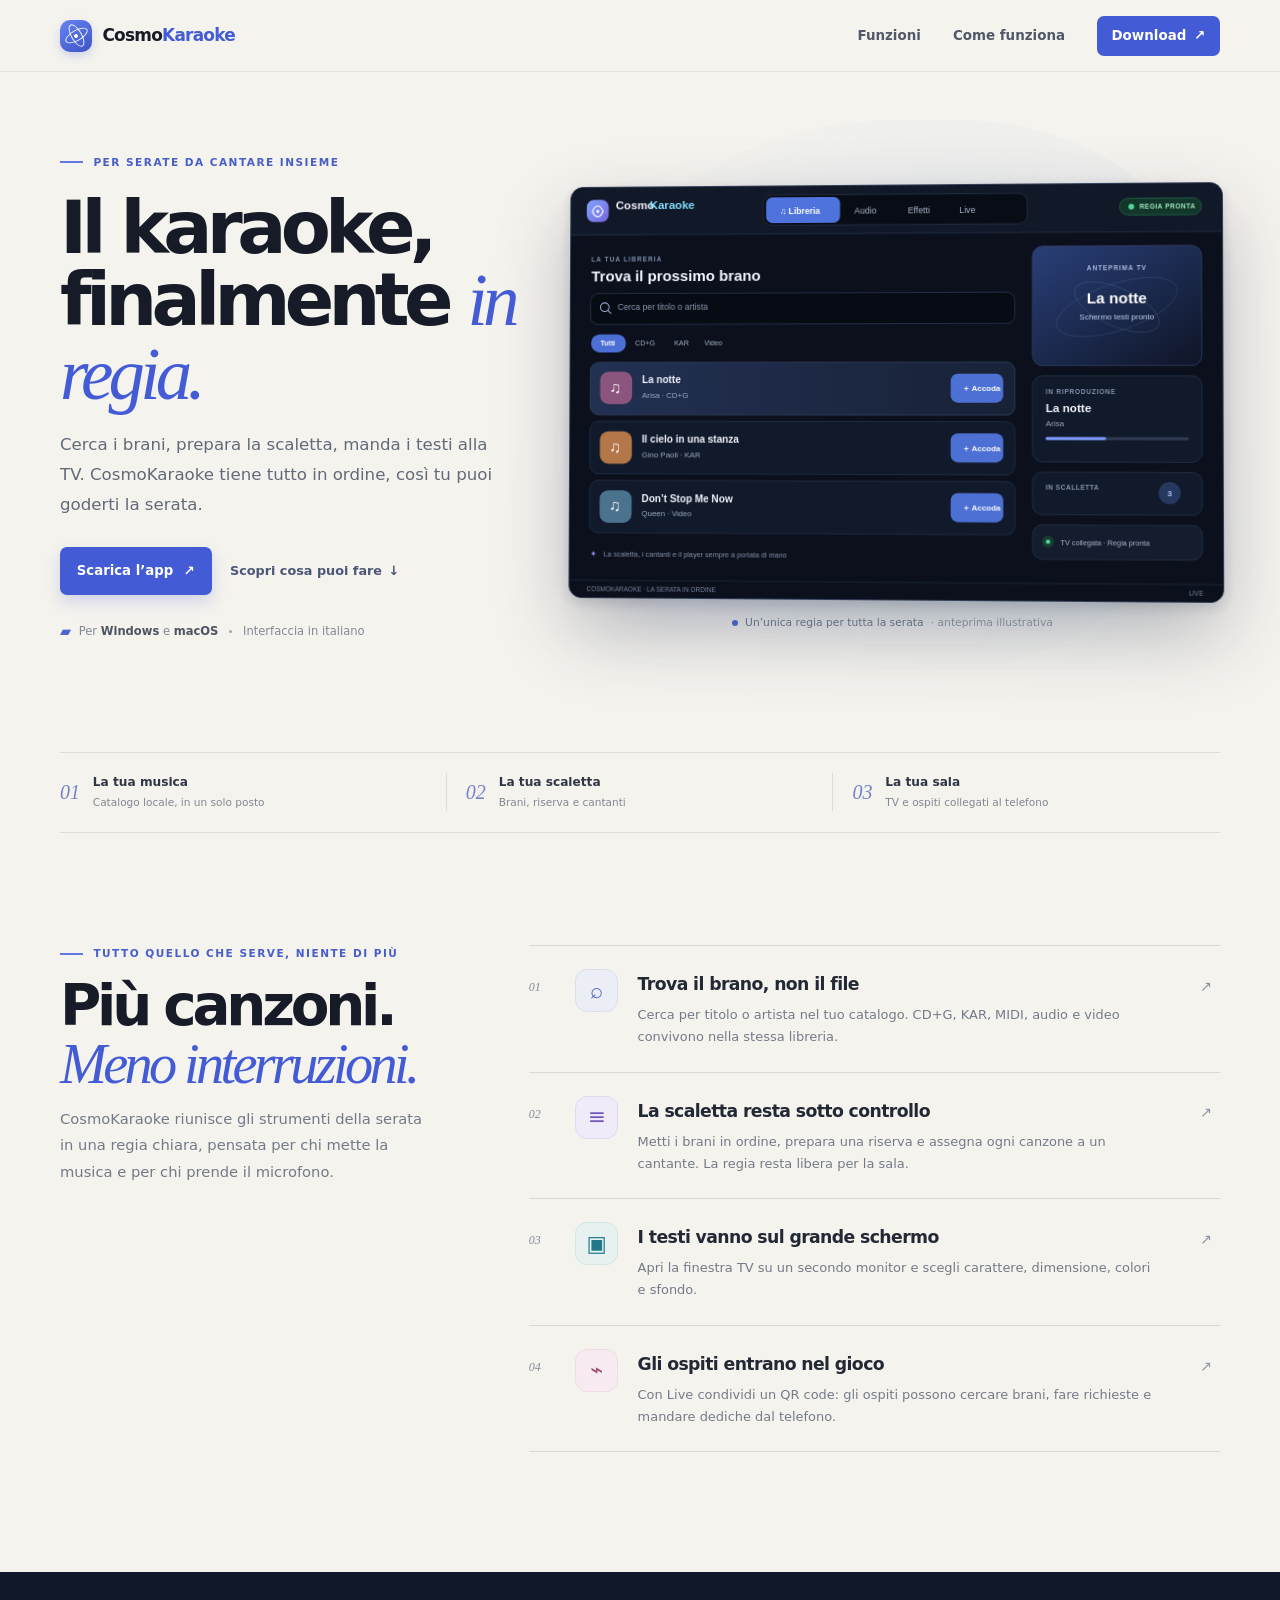
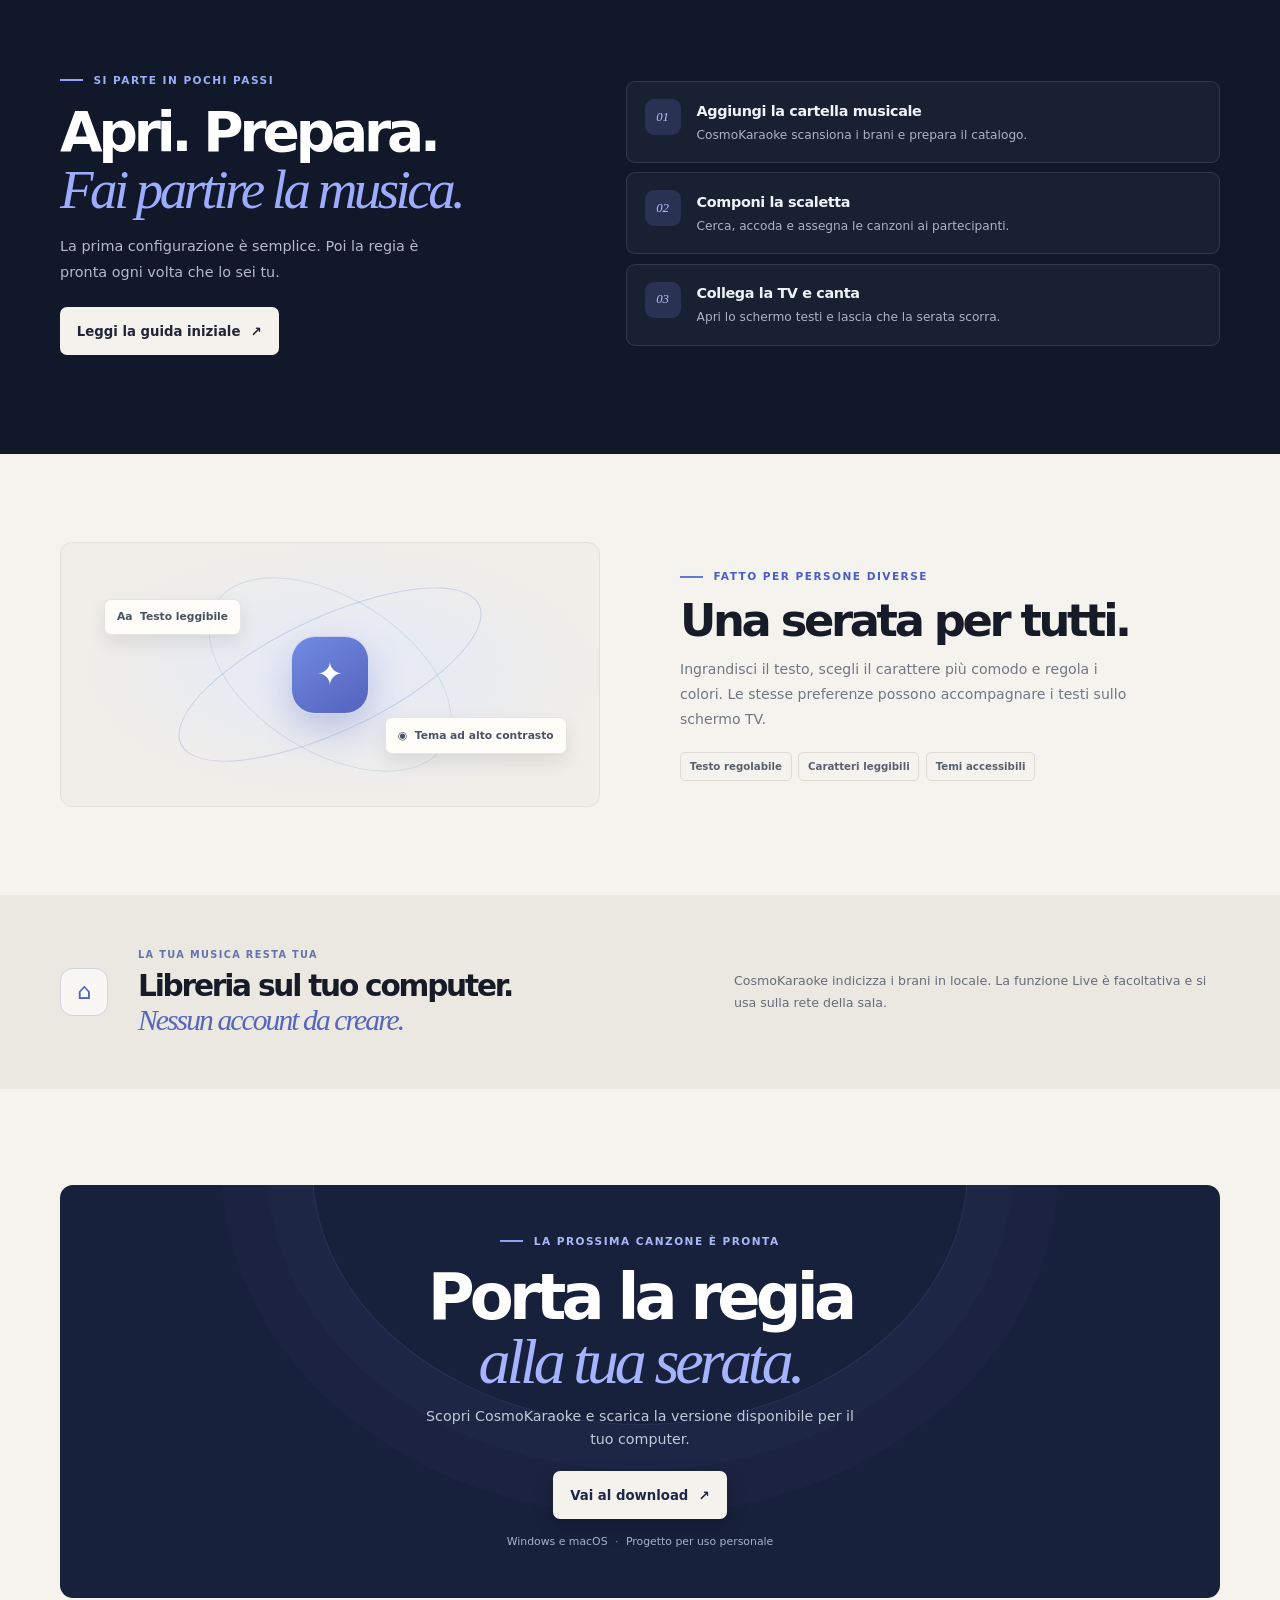
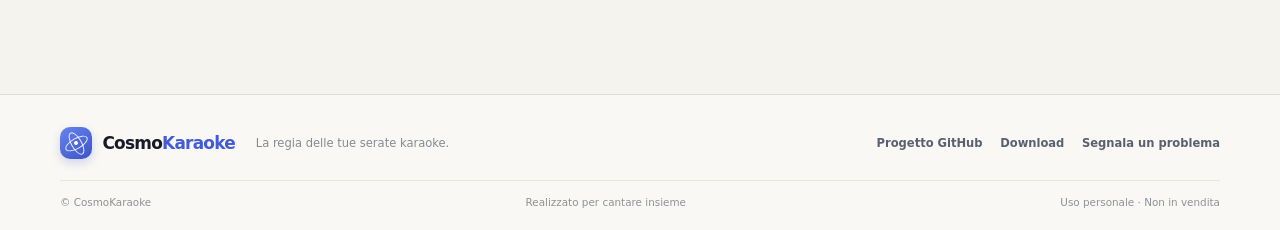
==== commit dfa7baf2: "Redesign CosmoKaraoke landing page" ====
--- a/index.html
+++ b/index.html
@@ -3,9 +3,12 @@
   <head>
     <meta charset="utf-8" />
     <meta name="viewport" content="width=device-width, initial-scale=1" />
-    <meta name="theme-color" content="#080b14" />
-    <meta name="description" content="CosmoKaraoke: la regia semplice e completa per le tue serate karaoke. Gestisci brani, scalette, schermo TV e richieste dal telefono." />
-    <title>CosmoKaraoke — La tua serata, tutta in regia</title>
+    <meta name="theme-color" content="#f5f3ee" />
+    <meta name="description" content="CosmoKaraoke mette in regia libreria, scaletta, schermo TV e richieste degli ospiti. Per Windows e macOS." />
+    <meta property="og:title" content="CosmoKaraoke — Il karaoke, finalmente in regia" />
+    <meta property="og:description" content="Cerca i brani, prepara la scaletta, manda i testi alla TV. La regia semplice per le tue serate karaoke." />
+    <meta property="og:type" content="website" />
+    <title>CosmoKaraoke — Il karaoke, finalmente in regia</title>
     <link rel="icon" href="./favicon.svg" type="image/svg+xml" />
     <link rel="stylesheet" href="./styles.css" />
   </head>
@@ -20,139 +23,181 @@
       <nav class="main-nav" aria-label="Navigazione principale">
         <a href="#funzioni">Funzioni</a>
         <a href="#come-funziona">Come funziona</a>
-        <a class="nav-download" href="https://github.com/CosmoNetinfo/CosmoKaraoke/releases/latest">Download <span aria-hidden="true">↗</span></a>
+        <a class="nav-cta" href="https://github.com/CosmoNetinfo/CosmoKaraoke/releases/latest">Download <span aria-hidden="true">↗</span></a>
       </nav>
     </header>
 
     <main id="contenuto">
       <section class="hero section-wrap" id="inizio">
         <div class="hero-copy">
-          <div class="eyebrow"><span class="eyebrow-dot"></span> La regia delle tue serate karaoke</div>
-          <h1>La tua serata.<br /><span>Tutta in regia.</span></h1>
-          <p class="hero-lede">Brani, scaletta, schermo TV e ospiti: tutto quello che serve per far cantare la sala, in un’unica app semplice da usare.</p>
+          <div class="eyebrow"><span class="eyebrow-line"></span> PER SERATE DA CANTARE INSIEME</div>
+          <h1>Il karaoke,<br />finalmente <em>in regia.</em></h1>
+          <p class="hero-lede">Cerca i brani, prepara la scaletta, manda i testi alla TV. CosmoKaraoke tiene tutto in ordine, così tu puoi goderti la serata.</p>
           <div class="hero-actions">
-            <a class="button button-primary" href="https://github.com/CosmoNetinfo/CosmoKaraoke/releases/latest">Scarica CosmoKaraoke <span aria-hidden="true">↓</span></a>
-            <a class="button button-secondary" href="https://github.com/CosmoNetinfo/CosmoKaraoke">Esplora il progetto <span aria-hidden="true">↗</span></a>
-          </div>
-          <div class="platform-note">
-            <span class="platform-icon" aria-hidden="true">▣</span>
-            <span>Disponibile per <strong>Windows</strong> e <strong>macOS</strong></span>
-            <span class="note-separator" aria-hidden="true"></span>
-            <span>Per uso personale</span>
-          </div>
-        </div>
-
-        <div class="hero-visual" role="img" aria-label="Anteprima illustrativa della regia CosmoKaraoke">
-          <div class="orbit orbit-one"></div>
-          <div class="orbit orbit-two"></div>
-          <div class="visual-glow"></div>
-          <div class="app-window">
-            <div class="window-top">
-              <div class="window-brand"><span class="mini-mark">✦</span> Cosmo<span>Karaoke</span></div>
-              <div class="window-tabs"><span class="selected">Libreria</span><span>Audio</span><span>Live</span></div>
-              <span class="window-live"><i></i> REGIA PRONTA</span>
-            </div>
-            <div class="window-body">
-              <div class="library-preview">
-                <div class="mock-heading"><div><small>IL TUO CATALOGO</small><h2>Trova il prossimo brano</h2></div><span class="catalog-count">IN LOCALE</span></div>
-                <div class="mock-search"><span>⌕</span> Cerca titolo o artista…</div>
-                <div class="mock-song"><span class="song-cover cover-a">♫</span><span class="song-label"><strong>La notte</strong><small>Arisa · CD+G</small></span><span class="add-song">＋</span></div>
-                <div class="mock-song"><span class="song-cover cover-b">♫</span><span class="song-label"><strong>Il cielo in una stanza</strong><small>Gino Paoli · KAR</small></span><span class="add-song">＋</span></div>
-                <div class="mock-song"><span class="song-cover cover-c">♫</span><span class="song-label"><strong>Don’t Stop Me Now</strong><small>Queen · Video</small></span><span class="add-song">＋</span></div>
-                <div class="mock-hint"><span>✦</span> Premi “Accoda” per aggiungere un brano alla serata</div>
-              </div>
-              <div class="player-preview">
-                <div class="screen-preview"><div class="screen-stars">✦</div><span>ANTEPRIMA TV</span><strong>La musica<br />inizia qui.</strong><small>Schermo testi pronto</small></div>
-                <div class="now-playing"><small>IN RIPRODUZIONE</small><strong>La notte</strong><span>Arisa</span><div class="progress"><i></i></div></div>
-                <div class="player-controls"><span>■</span><span class="play-button">Ⅱ&nbsp; Pausa</span><span>»</span></div>
-                <div class="queue-preview"><span>IN SCALLETTA</span><b>03</b><i>La canzone del sole</i></div>
-              </div>
-            </div>
-          </div>
-          <div class="float-chip chip-tv"><span class="chip-icon">▣</span><span><b>Schermo TV</b><small>Pronto per i testi</small></span><i class="chip-check">✓</i></div>
-          <div class="float-chip chip-queue"><span class="chip-icon">♫</span><span><b>Scaletta pronta</b><small>La serata è in ordine</small></span></div>
-          <div class="visual-caption"><span class="caption-dot"></span> La regia si adatta al tuo modo di cantare</div>
-        </div>
-      </section>
-
-      <section class="trust-strip" aria-label="Caratteristiche principali">
-        <div><span class="trust-icon">◉</span><span><b>Tutto sul tuo computer</b><small>Libreria e impostazioni restano locali</small></span></div>
-        <div><span class="trust-icon">⌘</span><span><b>Pronto per la TV</b><small>Collega un secondo schermo</small></span></div>
-        <div><span class="trust-icon">◎</span><span><b>Ospiti con il telefono</b><small>Live sulla rete Wi-Fi della sala</small></span></div>
-      </section>
-
-      <section class="features-section section-wrap" id="funzioni">
-        <div class="section-heading">
-          <div class="eyebrow">TUTTA LA SERATA, SOTTO CONTROLLO</div>
-          <h2>Una regia. <span>Niente caos.</span></h2>
-          <p>Dalla prima ricerca all’ultimo bis, gli strumenti che ti servono sono a portata di mano.</p>
-        </div>
-        <div class="feature-grid">
-          <article class="feature-card feature-large">
-            <div class="feature-icon icon-blue">⌕</div><div class="feature-kicker">01 / CATALOGO</div>
-            <h3>La tua musica,<br />facile da trovare.</h3>
-            <p>Organizza la libreria e cerca per titolo o artista. Gestisci CD+G, KAR, MIDI, audio e video da un unico posto.</p>
-            <div class="format-chips"><span>CD+G</span><span>KAR</span><span>MIDI</span><span>AUDIO</span><span>VIDEO</span></div>
-            <div class="feature-art catalog-art" aria-hidden="true"><span>♫</span><i></i><i></i><i></i><i></i></div>
-          </article>
-          <article class="feature-card">
-            <div class="feature-icon icon-violet">≡</div><div class="feature-kicker">02 / SCALETTA</div>
-            <h3>La serata<br />fila liscia.</h3>
-            <p>Prepara una scaletta, tieni brani di riserva e assegna ogni canzone a chi canta.</p>
-            <div class="mini-queue" aria-hidden="true"><span><b>01</b> La notte <i>ARISA</i></span><span><b>02</b> Azzurro <i>CELENTANO</i></span><span><b>03</b> Don’t Stop Me Now <i>QUEEN</i></span></div>
-          </article>
-          <article class="feature-card feature-tv">
-            <div class="feature-icon icon-cyan">▣</div><div class="feature-kicker">03 / SCHERMO TV</div>
-            <h3>Testi al centro<br />della scena.</h3>
-            <p>Apri la finestra TV su un secondo monitor e personalizza carattere, colori e sfondo.</p>
-            <div class="tv-art" aria-hidden="true"><div><small>PROSSIMO BRANO</small><b>Il cielo<br />in una stanza</b><i>GINO PAOLI</i></div></div>
-          </article>
-          <article class="feature-card">
-            <div class="feature-icon icon-pink">⌁</div><div class="feature-kicker">04 / LIVE</div>
-            <h3>La sala<br />partecipa.</h3>
-            <p>Gli ospiti si collegano dal telefono per cercare brani, prenotare e mandare dediche.</p>
-            <div class="live-art" aria-hidden="true"><span class="live-ring">◎</span><span class="live-lines"><i></i><i></i><i></i></span><b>Scansiona e canta</b></div>
-          </article>
-          <article class="feature-card feature-wide">
-            <div class="feature-icon icon-amber">♫</div><div class="feature-kicker">05 / AUDIO E ACCESSIBILITÀ</div>
-            <h3>Suono e leggibilità,<br />come piacciono a te.</h3>
-            <p>Regola tonalità e velocità. Ingrandisci il testo, scegli un carattere leggibile e attiva i temi ad alto contrasto.</p>
-            <div class="equalizer" aria-hidden="true"><i></i><i></i><i></i><i></i><i></i><i></i><i></i><i></i><i></i><i></i><i></i><i></i><i></i><i></i><i></i><i></i><i></i></div>
+            <a class="button button-primary" href="https://github.com/CosmoNetinfo/CosmoKaraoke/releases/latest">Scarica l’app <span aria-hidden="true">↗</span></a>
+            <a class="text-link" href="#funzioni">Scopri cosa puoi fare <span aria-hidden="true">↓</span></a>
+          </div>
+          <div class="platform-line">
+            <span class="platform-symbol" aria-hidden="true">▰</span>
+            <span>Per <b>Windows</b> e <b>macOS</b></span>
+            <span class="divider-dot" aria-hidden="true"></span>
+            <span>Interfaccia in italiano</span>
+          </div>
+        </div>
+
+        <figure class="product-visual">
+          <div class="visual-wash" aria-hidden="true"></div>
+          <div class="product-frame">
+            <svg class="product-screen" viewBox="0 0 900 570" role="img" aria-labelledby="screen-title screen-desc">
+              <title id="screen-title">Anteprima della regia CosmoKaraoke</title>
+              <desc id="screen-desc">Catalogo musicale a sinistra, anteprima schermo TV e controlli della serata a destra.</desc>
+              <defs>
+                <linearGradient id="brand" x1="0" y1="0" x2="1" y2="1"><stop stop-color="#82a5ff"/><stop offset="1" stop-color="#7564dc"/></linearGradient>
+                <linearGradient id="screenGlow" x1="0" y1="0" x2="0.9" y2="1"><stop stop-color="#293f78"/><stop offset="1" stop-color="#10172a"/></linearGradient>
+                <linearGradient id="rowGlow" x1="0" y1="0" x2="1" y2="0"><stop stop-color="#223052"/><stop offset="1" stop-color="#182237"/></linearGradient>
+              </defs>
+              <rect width="900" height="570" rx="17" fill="#0b101c"/>
+              <path d="M17 0h866a17 17 0 0 1 17 17v49H0V17A17 17 0 0 1 17 0Z" fill="#111827"/>
+              <path d="M0 66h900" stroke="#28334b"/>
+              <rect x="22" y="17" width="31" height="31" rx="10" fill="url(#brand)"/>
+              <path d="M30 33c4-10 11-10 15 0m-15 0c4 10 11 10 15 0" fill="none" stroke="#fff" stroke-width="1.7" stroke-linecap="round"/>
+              <circle cx="37.5" cy="33" r="2.2" fill="#fff"/>
+              <text x="63" y="31" fill="#f5f7ff" font-size="16" font-weight="700" font-family="Segoe UI,Arial,sans-serif">Cosmo</text>
+              <text x="111" y="31" fill="#80dfff" font-size="16" font-weight="700" font-family="Segoe UI,Arial,sans-serif">Karaoke</text>
+              <rect x="270" y="12" width="365" height="42" rx="12" fill="#080c15" stroke="#2b3650"/>
+              <rect x="274" y="15" width="103" height="36" rx="9" fill="#4e73dc"/>
+              <text x="293" y="38" fill="#fff" font-size="12" font-weight="700" font-family="Segoe UI,Arial,sans-serif">♫  Libreria</text>
+              <text x="397" y="38" fill="#aab5ca" font-size="12" font-family="Segoe UI,Arial,sans-serif">Audio</text>
+              <text x="471" y="38" fill="#aab5ca" font-size="12" font-family="Segoe UI,Arial,sans-serif">Effetti</text>
+              <text x="542" y="38" fill="#aab5ca" font-size="12" font-family="Segoe UI,Arial,sans-serif">Live</text>
+              <rect x="761" y="20" width="111" height="23" rx="11.5" fill="#123629" stroke="#23684c"/>
+              <circle cx="777" cy="31.5" r="4" fill="#52d59a"/>
+              <text x="788" y="35" fill="#a4edca" font-size="9" font-weight="700" letter-spacing=".7" font-family="Segoe UI,Arial,sans-serif">REGIA PRONTA</text>
+
+              <text x="29" y="103" fill="#8190ad" font-size="9" font-weight="700" letter-spacing="1.5" font-family="Segoe UI,Arial,sans-serif">LA TUA LIBRERIA</text>
+              <text x="29" y="131" fill="#f5f7ff" font-size="21" font-weight="700" font-family="Segoe UI,Arial,sans-serif">Trova il prossimo brano</text>
+              <rect x="28" y="148" width="590" height="43" rx="11" fill="#070b13" stroke="#303c57"/>
+              <circle cx="48" cy="167" r="6" fill="none" stroke="#95a7ce" stroke-width="1.5"/><path d="m52.5 171.5 4 4" stroke="#95a7ce" stroke-width="1.5" stroke-linecap="round"/>
+              <text x="66" y="171" fill="#8d99b2" font-size="12" font-family="Segoe UI,Arial,sans-serif">Cerca per titolo o artista</text>
+              <rect x="29" y="205" width="49" height="25" rx="12" fill="#4b6fd4"/><text x="42" y="221" fill="#fff" font-size="10" font-weight="700" font-family="Segoe UI,Arial,sans-serif">Tutti</text>
+              <text x="91" y="221" fill="#a5b0c5" font-size="10" font-family="Segoe UI,Arial,sans-serif">CD+G</text><text x="146" y="221" fill="#a5b0c5" font-size="10" font-family="Segoe UI,Arial,sans-serif">KAR</text><text x="188" y="221" fill="#a5b0c5" font-size="10" font-family="Segoe UI,Arial,sans-serif">Video</text>
+
+              <rect x="28" y="244" width="590" height="73" rx="12" fill="url(#rowGlow)" stroke="#344363"/>
+              <rect x="42" y="257" width="45" height="45" rx="12" fill="#8b557d"/><text x="55" y="286" fill="#fff" font-size="22" font-family="Segoe UI,Arial,sans-serif">♫</text>
+              <text x="101" y="273" fill="#f4f6ff" font-size="14" font-weight="700" font-family="Segoe UI,Arial,sans-serif">La notte</text><text x="101" y="293" fill="#9ca9c2" font-size="11" font-family="Segoe UI,Arial,sans-serif">Arisa · CD+G</text>
+              <rect x="530" y="260" width="72" height="40" rx="10" fill="#4d70d5"/><text x="545" y="284" fill="#fff" font-size="11" font-weight="700" font-family="Segoe UI,Arial,sans-serif">＋ Accoda</text>
+
+              <rect x="28" y="326" width="590" height="73" rx="12" fill="#111a2a" stroke="#26334b"/>
+              <rect x="42" y="340" width="45" height="45" rx="12" fill="#b4774a"/><text x="55" y="369" fill="#fff" font-size="22" font-family="Segoe UI,Arial,sans-serif">♫</text>
+              <text x="101" y="356" fill="#f4f6ff" font-size="14" font-weight="700" font-family="Segoe UI,Arial,sans-serif">Il cielo in una stanza</text><text x="101" y="376" fill="#9ca9c2" font-size="11" font-family="Segoe UI,Arial,sans-serif">Gino Paoli · KAR</text>
+              <rect x="530" y="342" width="72" height="40" rx="10" fill="#4d70d5"/><text x="545" y="366" fill="#fff" font-size="11" font-weight="700" font-family="Segoe UI,Arial,sans-serif">＋ Accoda</text>
+
+              <rect x="28" y="408" width="590" height="73" rx="12" fill="#111a2a" stroke="#26334b"/>
+              <rect x="42" y="422" width="45" height="45" rx="12" fill="#4b738d"/><text x="55" y="451" fill="#fff" font-size="22" font-family="Segoe UI,Arial,sans-serif">♫</text>
+              <text x="101" y="438" fill="#f4f6ff" font-size="14" font-weight="700" font-family="Segoe UI,Arial,sans-serif">Don’t Stop Me Now</text><text x="101" y="458" fill="#9ca9c2" font-size="11" font-family="Segoe UI,Arial,sans-serif">Queen · Video</text>
+              <rect x="530" y="424" width="72" height="40" rx="10" fill="#4d70d5"/><text x="545" y="448" fill="#fff" font-size="11" font-weight="700" font-family="Segoe UI,Arial,sans-serif">＋ Accoda</text>
+              <text x="29" y="514" fill="#9a8aff" font-size="11" font-family="Segoe UI,Arial,sans-serif">✦</text><text x="48" y="514" fill="#8491ab" font-size="10" font-family="Segoe UI,Arial,sans-serif">La scaletta, i cantanti e il player sempre a portata di mano</text>
+
+              <rect x="642" y="85" width="230" height="164" rx="14" fill="url(#screenGlow)" stroke="#35456c"/>
+              <ellipse cx="757" cy="169" rx="86" ry="32" fill="none" stroke="#7797e7" stroke-opacity=".22" transform="rotate(-18 757 169)"/>
+              <ellipse cx="757" cy="169" rx="62" ry="26" fill="none" stroke="#88dfff" stroke-opacity=".16" transform="rotate(24 757 169)"/>
+              <text x="757" y="119" text-anchor="middle" fill="#aab9dc" font-size="9" font-weight="700" letter-spacing="1.2" font-family="Segoe UI,Arial,sans-serif">ANTEPRIMA TV</text>
+              <text x="757" y="164" text-anchor="middle" fill="#fff" font-size="21" font-weight="700" font-family="Segoe UI,Arial,sans-serif">La notte</text><text x="757" y="186" text-anchor="middle" fill="#c5d2f1" font-size="11" font-family="Segoe UI,Arial,sans-serif">Schermo testi pronto</text>
+              <rect x="642" y="263" width="230" height="118" rx="14" fill="#111a2a" stroke="#283650"/>
+              <text x="660" y="288" fill="#8592ac" font-size="9" font-weight="700" letter-spacing="1" font-family="Segoe UI,Arial,sans-serif">IN RIPRODUZIONE</text>
+              <text x="660" y="313" fill="#f5f7ff" font-size="16" font-weight="700" font-family="Segoe UI,Arial,sans-serif">La notte</text>
+              <text x="660" y="332" fill="#9ca9c2" font-size="11" font-family="Segoe UI,Arial,sans-serif">Arisa</text>
+              <rect x="660" y="347" width="194" height="4" rx="2" fill="#303b52"/><rect x="660" y="347" width="82" height="4" rx="2" fill="#7b9aff"/>
+              <rect x="642" y="395" width="230" height="58" rx="13" fill="#111a2a" stroke="#283650"/>
+              <text x="660" y="419" fill="#8997b1" font-size="9" font-weight="700" letter-spacing=".7" font-family="Segoe UI,Arial,sans-serif">IN SCALLETTA</text>
+              <circle cx="828" cy="423" r="15" fill="#27385e"/><text x="828" y="427" text-anchor="middle" fill="#b6c8ff" font-size="11" font-weight="700" font-family="Segoe UI,Arial,sans-serif">3</text>
+              <rect x="642" y="467" width="230" height="47" rx="13" fill="#141c2d" stroke="#283650"/>
+              <circle cx="663" cy="490" r="8" fill="#183d32"/><circle cx="663" cy="490" r="3" fill="#52d59a"/>
+              <text x="680" y="494" fill="#a9b6cd" font-size="10" font-family="Segoe UI,Arial,sans-serif">TV collegata · Regia pronta</text>
+
+              <path d="M0 547h900" stroke="#222d43"/>
+              <text x="24" y="562" fill="#74819a" font-size="9" font-family="Segoe UI,Arial,sans-serif">COSMOKARAOKE  ·  LA SERATA IN ORDINE</text>
+              <text x="873" y="562" text-anchor="end" fill="#74819a" font-size="9" font-family="Segoe UI,Arial,sans-serif">LIVE</text>
+            </svg>
+          </div>
+          <figcaption><span class="caption-dot"></span> Un’unica regia per tutta la serata <span class="caption-note">· anteprima illustrativa</span></figcaption>
+        </figure>
+      </section>
+
+      <section class="proof-bar" aria-label="In breve">
+        <div><span class="proof-number">01</span><span><b>La tua musica</b><small>Catalogo locale, in un solo posto</small></span></div>
+        <div><span class="proof-number">02</span><span><b>La tua scaletta</b><small>Brani, riserva e cantanti</small></span></div>
+        <div><span class="proof-number">03</span><span><b>La tua sala</b><small>TV e ospiti collegati al telefono</small></span></div>
+      </section>
+
+      <section class="features section-wrap" id="funzioni">
+        <div class="section-intro">
+          <div class="eyebrow"><span class="eyebrow-line"></span> TUTTO QUELLO CHE SERVE, NIENTE DI PIÙ</div>
+          <h2>Più canzoni.<br /><em>Meno interruzioni.</em></h2>
+          <p>CosmoKaraoke riunisce gli strumenti della serata in una regia chiara, pensata per chi mette la musica e per chi prende il microfono.</p>
+        </div>
+        <div class="feature-list">
+          <article class="feature-row">
+            <div class="feature-index">01</div><div class="feature-glyph glyph-catalog" aria-hidden="true">⌕</div>
+            <div><h3>Trova il brano, non il file</h3><p>Cerca per titolo o artista nel tuo catalogo. CD+G, KAR, MIDI, audio e video convivono nella stessa libreria.</p></div>
+            <span class="feature-arrow" aria-hidden="true">↗</span>
+          </article>
+          <article class="feature-row">
+            <div class="feature-index">02</div><div class="feature-glyph glyph-queue" aria-hidden="true">≡</div>
+            <div><h3>La scaletta resta sotto controllo</h3><p>Metti i brani in ordine, prepara una riserva e assegna ogni canzone a un cantante. La regia resta libera per la sala.</p></div>
+            <span class="feature-arrow" aria-hidden="true">↗</span>
+          </article>
+          <article class="feature-row">
+            <div class="feature-index">03</div><div class="feature-glyph glyph-screen" aria-hidden="true">▣</div>
+            <div><h3>I testi vanno sul grande schermo</h3><p>Apri la finestra TV su un secondo monitor e scegli carattere, dimensione, colori e sfondo.</p></div>
+            <span class="feature-arrow" aria-hidden="true">↗</span>
+          </article>
+          <article class="feature-row">
+            <div class="feature-index">04</div><div class="feature-glyph glyph-live" aria-hidden="true">⌁</div>
+            <div><h3>Gli ospiti entrano nel gioco</h3><p>Con Live condividi un QR code: gli ospiti possono cercare brani, fare richieste e mandare dediche dal telefono.</p></div>
+            <span class="feature-arrow" aria-hidden="true">↗</span>
           </article>
         </div>
       </section>
 
       <section class="how-section" id="come-funziona">
         <div class="section-wrap how-layout">
-          <div class="section-heading how-heading"><div class="eyebrow">SI PARTE IN POCHI PASSI</div><h2>Accendi.<br /><span>Collega. Canta.</span></h2><p>CosmoKaraoke tiene la regia semplice, così puoi goderti la serata insieme agli altri.</p><a class="text-link" href="https://github.com/CosmoNetinfo/CosmoKaraoke#primo-avvio">Leggi la guida di avvio <span aria-hidden="true">→</span></a></div>
-          <ol class="steps-list">
-            <li><span class="step-number">01</span><div><h3>Aggiungi la cartella musicale</h3><p>CosmoKaraoke scansiona i brani e li organizza nel catalogo.</p></div></li>
-            <li><span class="step-number">02</span><div><h3>Prepara la scaletta</h3><p>Cerca, accoda e assegna i brani ai cantanti della serata.</p></div></li>
-            <li><span class="step-number">03</span><div><h3>Apri lo schermo TV</h3><p>Mostra i testi sul secondo monitor e lascia il controllo alla regia.</p></div></li>
+          <div class="how-copy">
+            <div class="eyebrow"><span class="eyebrow-line"></span> SI PARTE IN POCHI PASSI</div>
+            <h2>Apri. Prepara.<br /><em>Fai partire la musica.</em></h2>
+            <p>La prima configurazione è semplice. Poi la regia è pronta ogni volta che lo sei tu.</p>
+            <a class="button button-light" href="https://github.com/CosmoNetinfo/CosmoKaraoke#primo-avvio">Leggi la guida iniziale <span aria-hidden="true">↗</span></a>
+          </div>
+          <ol class="steps">
+            <li><span>01</span><div><h3>Aggiungi la cartella musicale</h3><p>CosmoKaraoke scansiona i brani e prepara il catalogo.</p></div></li>
+            <li><span>02</span><div><h3>Componi la scaletta</h3><p>Cerca, accoda e assegna le canzoni ai partecipanti.</p></div></li>
+            <li><span>03</span><div><h3>Collega la TV e canta</h3><p>Apri lo schermo testi e lascia che la serata scorra.</p></div></li>
           </ol>
         </div>
       </section>
 
-      <section class="privacy-section section-wrap">
-        <div class="privacy-symbol" aria-hidden="true"><span>✦</span><i></i><i></i><i></i></div>
-        <div><div class="eyebrow">SEMPLICE, ANCHE NEI DATI</div><h2>La tua libreria resta <span>tua.</span></h2><p>Brani, impostazioni e catalogo restano sul tuo computer. Non serve un account. La funzione Live si attiva solo quando vuoi usarla, sulla rete locale.</p></div>
-        <div class="privacy-points"><span><b>✓</b> Nessun account</span><span><b>✓</b> Libreria locale</span><span><b>✓</b> Live facoltativo</span></div>
+      <section class="comfort-section section-wrap">
+        <div class="comfort-art" aria-hidden="true"><span class="comfort-orbit orbit-a"></span><span class="comfort-orbit orbit-b"></span><span class="comfort-star">✦</span><span class="comfort-pill pill-one">Aa&nbsp; Testo leggibile</span><span class="comfort-pill pill-two">◉&nbsp; Tema ad alto contrasto</span></div>
+        <div class="comfort-copy"><div class="eyebrow"><span class="eyebrow-line"></span> FATTO PER PERSONE DIVERSE</div><h2>Una serata per tutti.</h2><p>Ingrandisci il testo, scegli il carattere più comodo e regola i colori. Le stesse preferenze possono accompagnare i testi sullo schermo TV.</p><div class="comfort-tags"><span>Testo regolabile</span><span>Caratteri leggibili</span><span>Temi accessibili</span></div></div>
+      </section>
+
+      <section class="privacy-band">
+        <div class="section-wrap privacy-inner"><div class="privacy-mark" aria-hidden="true">⌂</div><div><div class="eyebrow">LA TUA MUSICA RESTA TUA</div><h2>Libreria sul tuo computer.<br /><em>Nessun account da creare.</em></h2></div><p>CosmoKaraoke indicizza i brani in locale. La funzione Live è facoltativa e si usa sulla rete della sala.</p></div>
       </section>
 
       <section class="final-cta section-wrap">
-        <div class="cta-glow"></div><div class="eyebrow">LA PROSSIMA VOCE POTREBBE ESSERE LA TUA</div>
-        <h2>La serata comincia<br /><span>con una canzone.</span></h2>
-        <p>Scarica CosmoKaraoke e prepara il prossimo karaoke.</p>
-        <a class="button button-primary" href="https://github.com/CosmoNetinfo/CosmoKaraoke/releases/latest">Vai alle versioni disponibili <span aria-hidden="true">↗</span></a>
-        <small>Windows e macOS · Progetto per uso personale</small>
+        <div class="cta-orbit" aria-hidden="true"></div>
+        <div class="eyebrow"><span class="eyebrow-line"></span> LA PROSSIMA CANZONE È PRONTA</div>
+        <h2>Porta la regia<br /><em>alla tua serata.</em></h2>
+        <p>Scopri CosmoKaraoke e scarica la versione disponibile per il tuo computer.</p>
+        <a class="button button-primary" href="https://github.com/CosmoNetinfo/CosmoKaraoke/releases/latest">Vai al download <span aria-hidden="true">↗</span></a>
+        <small>Windows e macOS <span>·</span> Progetto per uso personale</small>
       </section>
     </main>
 
     <footer class="site-footer">
-      <a class="brand" href="#inizio"><span class="brand-mark" aria-hidden="true"><span></span></span><span>Cosmo<span class="brand-accent">Karaoke</span></span></a>
-      <p>La regia delle tue serate karaoke.</p>
-      <div class="footer-links"><a href="https://github.com/CosmoNetinfo/CosmoKaraoke">GitHub</a><a href="https://github.com/CosmoNetinfo/CosmoKaraoke/releases/latest">Download</a><a href="https://github.com/CosmoNetinfo/CosmoKaraoke/issues">Segnala un problema</a></div>
-      <small>© CosmoKaraoke · Creato per cantare insieme</small>
+      <div class="footer-main"><a class="brand" href="#inizio"><span class="brand-mark" aria-hidden="true"><span></span></span><span>Cosmo<span class="brand-accent">Karaoke</span></span></a><p>La regia delle tue serate karaoke.</p><div class="footer-links"><a href="https://github.com/CosmoNetinfo/CosmoKaraoke">Progetto GitHub</a><a href="https://github.com/CosmoNetinfo/CosmoKaraoke/releases/latest">Download</a><a href="https://github.com/CosmoNetinfo/CosmoKaraoke/issues">Segnala un problema</a></div></div>
+      <div class="footer-bottom"><span>© CosmoKaraoke</span><span>Realizzato per cantare insieme</span><span>Uso personale · Non in vendita</span></div>
     </footer>
   </body>
 </html>
--- a/styles.css
+++ b/styles.css
@@ -1,237 +1,101 @@
 :root {
-  color-scheme: dark;
-  --bg: #080b14;
-  --surface: #0d1220;
-  --panel: #11182a;
-  --panel-2: #151d32;
-  --text: #f5f7ff;
-  --muted: #a1acc4;
-  --quiet: #6e7a95;
-  --blue: #7195ff;
-  --cyan: #69e0ff;
-  --violet: #a78bfa;
-  --line: rgba(167, 186, 230, .13);
+  color-scheme: light;
+  --paper: #f5f3ee;
+  --white: #fffefa;
+  --ink: #171b27;
+  --navy: #11182a;
+  --muted: #697181;
+  --blue: #435bd4;
+  --blue-deep: #3147bd;
+  --cyan: #67d9e7;
+  --line: #e4e1da;
   --max: 1160px;
 }
 
 * { box-sizing: border-box; }
 html { scroll-behavior: smooth; scroll-padding-top: 6rem; }
-body { margin: 0; min-width: 320px; background: var(--bg); color: var(--text); font-family: Inter, 'Segoe UI', system-ui, -apple-system, sans-serif; line-height: 1.6; -webkit-font-smoothing: antialiased; }
+body { margin: 0; min-width: 320px; background: var(--paper); color: var(--ink); font-family: Inter, 'Segoe UI', system-ui, -apple-system, sans-serif; line-height: 1.6; -webkit-font-smoothing: antialiased; }
 a { color: inherit; text-decoration: none; }
-a:focus-visible { outline: 3px solid var(--cyan); outline-offset: 4px; border-radius: 5px; }
-::selection { background: rgba(113, 149, 255, .38); color: white; }
-
-.skip-link { position: fixed; z-index: 30; top: .75rem; left: .75rem; padding: .7rem 1rem; border-radius: .75rem; background: white; color: #111; transform: translateY(-160%); }
+a:focus-visible { outline: 3px solid #279eb2; outline-offset: 4px; border-radius: 4px; }
+::selection { color: white; background: #485ed5; }
+.skip-link { position: fixed; z-index: 50; top: .75rem; left: .75rem; padding: .7rem 1rem; border-radius: .5rem; background: white; color: var(--ink); transform: translateY(-150%); }
 .skip-link:focus { transform: translateY(0); }
 .section-wrap { width: min(var(--max), calc(100% - 3rem)); margin-inline: auto; }
-.site-header { position: sticky; z-index: 20; top: 0; display: flex; align-items: center; justify-content: space-between; width: 100%; min-height: 76px; padding: .8rem max(1.5rem, calc((100vw - var(--max)) / 2)); border-bottom: 1px solid rgba(167,186,230,.08); background: rgba(8,11,20,.83); backdrop-filter: blur(20px); }
-.brand { display: inline-flex; align-items: center; gap: .72rem; font-family: Manrope, system-ui, sans-serif; font-size: 1.08rem; font-weight: 800; letter-spacing: -.04em; white-space: nowrap; }
-.brand-accent { color: var(--cyan); }
-.brand-mark { position: relative; display: grid; width: 34px; height: 34px; place-items: center; overflow: hidden; border: 1px solid rgba(255,255,255,.32); border-radius: 11px; background: linear-gradient(145deg, #82a4ff, #5a72e8 58%, #8c6ce7); box-shadow: 0 5px 18px rgba(92,119,255,.34), inset 0 1px rgba(255,255,255,.38); }
-.brand-mark::before, .brand-mark::after, .brand-mark span { position: absolute; display: block; content: ''; border: 1px solid rgba(255,255,255,.7); border-radius: 50%; transform: rotate(-30deg); }
-.brand-mark::before { width: 24px; height: 10px; }
-.brand-mark::after { width: 10px; height: 24px; }
-.brand-mark span { width: 5px; height: 5px; border: 0; background: #fff; box-shadow: 0 0 10px #fff; }
-.main-nav { display: flex; align-items: center; gap: 2rem; color: #c0c8da; font-size: .9rem; font-weight: 600; }
-.main-nav a { transition: color .18s ease; }
-.main-nav a:hover, .footer-links a:hover { color: white; }
-.main-nav .nav-download { display: inline-flex; align-items: center; gap: .5rem; padding: .62rem 1rem; border: 1px solid rgba(113,149,255,.4); border-radius: .75rem; background: rgba(87,120,237,.15); color: #dce5ff; }
-.main-nav .nav-download:hover { border-color: rgba(113,149,255,.8); background: rgba(87,120,237,.24); }
 
-.hero { position: relative; display: grid; min-height: 660px; grid-template-columns: .9fr 1.1fr; align-items: center; gap: 2rem; padding-block: 5.3rem 5.8rem; }
-.hero::before { position: absolute; z-index: -1; top: -8rem; left: 2%; width: 31rem; height: 31rem; border-radius: 50%; background: rgba(77,108,238,.09); filter: blur(90px); content: ''; pointer-events: none; }
-.hero-copy { position: relative; z-index: 2; padding-bottom: 1.7rem; }
-.eyebrow { display: flex; align-items: center; gap: .65rem; color: #9aafff; font-size: .72rem; font-weight: 800; letter-spacing: .15em; text-transform: uppercase; }
-.eyebrow-dot, .caption-dot { display: inline-block; width: 7px; height: 7px; border-radius: 50%; background: var(--cyan); box-shadow: 0 0 13px rgba(105,224,255,.8); }
+.site-header { position: sticky; z-index: 20; top: 0; display: flex; min-height: 72px; align-items: center; justify-content: space-between; padding-inline: max(1.5rem, calc((100vw - var(--max)) / 2)); border-bottom: 1px solid rgba(30,38,56,.08); background: rgba(245,243,238,.94); backdrop-filter: blur(16px); }
+.brand { display: inline-flex; align-items: center; gap: .65rem; color: var(--ink); font-size: 1.06rem; font-weight: 800; letter-spacing: -.045em; white-space: nowrap; }
+.brand-accent { color: var(--blue); }
+.brand-mark { position: relative; display: grid; width: 32px; height: 32px; place-items: center; overflow: hidden; border-radius: 10px; background: linear-gradient(145deg, #6684f1, #3d53c4); box-shadow: 0 4px 10px rgba(67,91,212,.22); }
+.brand-mark::before, .brand-mark::after, .brand-mark span { position: absolute; display: block; content: ''; border: 1px solid rgba(255,255,255,.9); border-radius: 50%; transform: rotate(-30deg); }
+.brand-mark::before { width: 23px; height: 9px; }.brand-mark::after { width: 9px; height: 23px; }.brand-mark span { width: 4px; height: 4px; border: 0; background: white; }
+.main-nav { display: flex; align-items: center; gap: 2rem; color: #515969; font-size: .84rem; font-weight: 650; }
+.main-nav > a:not(.nav-cta):hover, .footer-links a:hover { color: var(--blue); }
+.nav-cta { display: inline-flex; min-height: 40px; align-items: center; gap: .5rem; padding: .45rem .9rem; border-radius: 7px; background: var(--blue); color: white; transition: background .18s ease, transform .18s ease; }
+.nav-cta:hover, .button-primary:hover { background: var(--blue-deep); transform: translateY(-1px); }
+
+.hero { position: relative; display: grid; min-height: 620px; grid-template-columns: .83fr 1.17fr; align-items: center; gap: 2.5rem; padding-block: 5.1rem 5.6rem; }
+.hero::before { position: absolute; z-index: 0; top: 3rem; right: 0; width: 56%; height: 82%; border-radius: 50% 40% 48% 44%; background: radial-gradient(ellipse at 60% 43%, rgba(102,132,233,.14), rgba(141,173,223,.07) 45%, transparent 72%); content: ''; pointer-events: none; }
+.hero-copy { position: relative; z-index: 2; padding-bottom: 1.2rem; }
+.eyebrow { display: flex; align-items: center; gap: .65rem; color: #485ec8; font-size: .66rem; font-weight: 800; letter-spacing: .14em; }
+.eyebrow-line { display: inline-block; width: 23px; height: 2px; background: #6078df; }
 h1, h2, h3, p { margin-top: 0; }
-h1, h2, h3 { font-family: Manrope, 'DM Sans', system-ui, sans-serif; }
-h1 { margin: 1.4rem 0 1.2rem; font-size: clamp(3.4rem, 6vw, 5.5rem); font-weight: 800; line-height: 1.01; letter-spacing: -.075em; }
-h1 span, .section-heading h2 span, .privacy-section h2 span, .final-cta h2 span { color: transparent; background: linear-gradient(100deg, #78a0ff 7%, #87dfff 54%, #b7a0ff 100%); background-clip: text; -webkit-background-clip: text; }
-.hero-lede { max-width: 450px; margin-bottom: 1.8rem; color: #adb7ce; font-size: 1.12rem; line-height: 1.8; }
-.hero-actions { display: flex; flex-wrap: wrap; gap: .8rem; }
-.button { display: inline-flex; min-height: 48px; align-items: center; justify-content: center; gap: .75rem; padding: .75rem 1.12rem; border: 1px solid transparent; border-radius: .82rem; font-size: .9rem; font-weight: 700; transition: transform .18s ease, box-shadow .18s ease, border-color .18s ease, background .18s ease; }
-.button:hover { transform: translateY(-2px); }
-.button-primary { background: linear-gradient(110deg, #7294ff, #657ae9 65%, #7a69e9); box-shadow: 0 10px 28px rgba(86,112,239,.28), inset 0 1px rgba(255,255,255,.32); color: white; }
-.button-primary:hover { box-shadow: 0 13px 34px rgba(86,112,239,.42), inset 0 1px rgba(255,255,255,.38); }
-.button-secondary { border-color: var(--line); background: rgba(255,255,255,.035); color: #e5eaff; }
-.button-secondary:hover { border-color: rgba(167,186,230,.28); background: rgba(255,255,255,.07); }
-.platform-note { display: flex; flex-wrap: wrap; align-items: center; gap: .5rem; margin-top: 1.6rem; color: var(--quiet); font-size: .78rem; }
-.platform-note strong { color: #c9d3eb; font-weight: 600; }
-.platform-icon { color: #92a9ff; font-size: 1rem; }
-.note-separator { width: 3px; height: 3px; margin-inline: .2rem; border-radius: 50%; background: #57637e; }
+h1, h2, h3 { font-family: Inter, 'Segoe UI', system-ui, sans-serif; }
+h1 { margin: 1.35rem 0 1.2rem; color: #171b27; font-size: clamp(3.3rem, 5.7vw, 5.15rem); font-weight: 790; line-height: .99; letter-spacing: -.078em; }
+h1 em, h2 em { color: var(--blue); font-family: Georgia, 'Times New Roman', serif; font-weight: 500; letter-spacing: -.065em; }
+.hero-lede { max-width: 440px; margin-bottom: 1.7rem; color: #626a78; font-size: 1.04rem; line-height: 1.8; }
+.hero-actions { display: flex; flex-wrap: wrap; align-items: center; gap: 1.15rem; }
+.button { display: inline-flex; min-height: 48px; align-items: center; justify-content: center; gap: .65rem; padding: .72rem 1.05rem; border-radius: 7px; font-size: .83rem; font-weight: 750; transition: background .18s ease, color .18s ease, transform .18s ease, box-shadow .18s ease; }
+.button-primary { background: var(--blue); color: white; box-shadow: 0 7px 16px rgba(67,91,212,.2); }
+.button-primary:hover { box-shadow: 0 10px 20px rgba(67,91,212,.28); }
+.text-link { display: inline-flex; align-items: center; gap: .4rem; color: #4b5776; font-size: .8rem; font-weight: 700; }
+.text-link:hover { color: var(--blue); }
+.platform-line { display: flex; flex-wrap: wrap; align-items: center; gap: .48rem; margin-top: 1.55rem; color: #828894; font-size: .72rem; }
+.platform-line b { color: #4d5360; font-weight: 700; }.platform-symbol { color: #4d65d0; font-size: .9rem; }.divider-dot { width: 3px; height: 3px; margin-inline: .2rem; border-radius: 50%; background: #a1a5ac; }
 
-.hero-visual { position: relative; display: flex; min-height: 490px; align-items: center; justify-content: center; perspective: 1200px; }
-.visual-glow { position: absolute; width: 75%; height: 67%; border-radius: 50%; background: linear-gradient(130deg, rgba(65,106,245,.24), rgba(102,67,189,.2)); filter: blur(90px); }
-.orbit { position: absolute; width: 650px; height: 230px; border: 1px solid rgba(127,151,255,.12); border-radius: 50%; transform: rotate(-23deg); }
-.orbit-two { width: 550px; height: 185px; border-color: rgba(105,224,255,.1); transform: rotate(24deg); }
-.app-window { position: relative; z-index: 2; width: min(670px, 105%); overflow: hidden; border: 1px solid rgba(183,198,247,.24); border-radius: 17px; background: #0c1220; box-shadow: 0 38px 100px rgba(0,0,0,.55), 0 0 0 7px rgba(115,139,255,.035), inset 0 1px rgba(255,255,255,.08); transform: rotateY(-7deg) rotateX(2deg) rotateZ(-1.4deg); transform-style: preserve-3d; }
-.window-top { display: flex; height: 47px; align-items: center; justify-content: space-between; gap: .8rem; padding-inline: 1rem; border-bottom: 1px solid rgba(150,172,224,.14); background: #111829; }
-.window-brand { display: flex; flex: 0 0 auto; align-items: center; gap: .3rem; color: #edf1ff; font-size: .72rem; font-weight: 800; }
-.window-brand span:last-child { color: #7ce1ff; }
-.mini-mark { display: grid; width: 20px; height: 20px; margin-right: .2rem; place-items: center; border-radius: 6px; background: linear-gradient(135deg, #6e95ff, #8a6ce8); color: white; font-size: .75rem; }
-.window-tabs { display: flex; height: 100%; align-items: center; gap: .25rem; }
-.window-tabs span { padding: .35rem .55rem; border-radius: 6px; color: #8f9ab3; font-size: .65rem; font-weight: 700; }
-.window-tabs .selected { background: #3d64d4; color: white; }
-.window-live { display: flex; flex: 0 0 auto; align-items: center; gap: .35rem; color: #9ce5c4; font-size: .56rem; font-weight: 800; letter-spacing: .04em; }
-.window-live i { width: 6px; height: 6px; border-radius: 50%; background: #43dda1; box-shadow: 0 0 9px #43dda1; }
-.window-body { display: grid; min-height: 355px; grid-template-columns: 1.4fr .88fr; gap: .8rem; padding: .9rem; }
-.library-preview, .player-preview { min-width: 0; }
-.mock-heading { display: flex; align-items: center; justify-content: space-between; gap: .4rem; margin-bottom: .7rem; }
-.mock-heading small, .now-playing small { display: block; margin-bottom: .12rem; color: #8190af; font-size: .49rem; font-weight: 800; letter-spacing: .12em; }
-.mock-heading h2 { margin: 0; color: #f1f3ff; font-size: .85rem; font-weight: 800; letter-spacing: -.03em; }
-.catalog-count { flex: 0 0 auto; padding: .22rem .4rem; border: 1px solid rgba(139,160,218,.16); border-radius: 99px; color: #99a8c5; font-size: .54rem; }
-.mock-search { display: flex; height: 33px; align-items: center; gap: .45rem; margin-bottom: .65rem; padding-inline: .6rem; border: 1px solid rgba(139,160,218,.18); border-radius: 7px; background: #090e19; color: #7986a0; font-size: .6rem; }
-.mock-search > span { color: #85a3ff; font-size: 1rem; }
-kbd { margin-left: auto; padding: .13rem .27rem; border: 1px solid rgba(139,160,218,.16); border-radius: 4px; color: #77839a; font: inherit; font-size: .5rem; }
-.mock-song { display: flex; min-height: 57px; align-items: center; gap: .5rem; margin-bottom: .35rem; padding: .42rem; border: 1px solid rgba(139,160,218,.1); border-radius: 8px; background: linear-gradient(105deg, rgba(112,139,255,.08), rgba(255,255,255,.016)); }
-.song-cover { display: grid; flex: 0 0 auto; width: 31px; height: 31px; place-items: center; border: 1px solid rgba(255,255,255,.13); border-radius: 8px; color: white; font-size: .9rem; }
-.cover-a { background: linear-gradient(145deg, #a962ad, #463677); }
-.cover-b { background: linear-gradient(145deg, #dd9b55, #914c52); }
-.cover-c { background: linear-gradient(145deg, #4d8fa5, #334773); }
-.song-label { display: flex; min-width: 0; flex: 1; flex-direction: column; gap: .08rem; }
-.song-label strong { overflow: hidden; color: #edf1ff; font-size: .62rem; text-overflow: ellipsis; white-space: nowrap; }
-.song-label small { color: #8793ad; font-size: .52rem; }
-.add-song { display: grid; flex: 0 0 auto; width: 24px; height: 24px; place-items: center; border-radius: 6px; background: rgba(91,126,236,.18); color: #abc0ff; font-size: .9rem; }
-.mock-hint { display: flex; align-items: center; gap: .35rem; padding: .4rem .25rem; color: #7e8ba5; font-size: .53rem; }
-.mock-hint span { color: #9a82ff; }
-.screen-preview { position: relative; display: flex; height: 137px; flex-direction: column; align-items: center; justify-content: center; overflow: hidden; border: 1px solid rgba(172,192,247,.2); border-radius: 9px; background: radial-gradient(ellipse at 50% 30%, #263d78, #0b1020 68%); text-align: center; }
-.screen-preview::before, .screen-preview::after { position: absolute; width: 170px; height: 44px; border: 1px solid rgba(147,176,255,.17); border-radius: 50%; content: ''; transform: rotate(-23deg); }
-.screen-preview::after { width: 140px; height: 35px; transform: rotate(35deg); }
-.screen-preview > * { position: relative; z-index: 1; }
-.screen-stars { margin-bottom: .15rem; color: #90b1ff; font-size: .8rem; text-shadow: 0 0 12px #8dacff; }
-.screen-preview > span { color: #a7b7db; font-size: .45rem; font-weight: 800; letter-spacing: .13em; }
-.screen-preview strong { margin-top: .38rem; color: white; font-family: Manrope, sans-serif; font-size: 1rem; line-height: 1.15; letter-spacing: -.04em; }
-.screen-preview small { margin-top: .3rem; color: #9daaca; font-size: .5rem; }
-.now-playing { display: flex; flex-direction: column; margin-top: .6rem; padding: .5rem .15rem .2rem; }
-.now-playing strong { color: #f0f3ff; font-size: .7rem; }
-.now-playing > span { color: #8d9ab3; font-size: .55rem; }
-.progress { height: 3px; margin-top: .45rem; overflow: hidden; border-radius: 99px; background: rgba(174,190,228,.15); }
-.progress i { display: block; width: 42%; height: 100%; border-radius: inherit; background: linear-gradient(90deg, #6a8fff, #7edfff); }
-.player-controls { display: flex; align-items: center; justify-content: center; gap: .55rem; margin-top: .35rem; color: #9caac4; font-size: .6rem; }
-.play-button { padding: .32rem .8rem; border-radius: 6px; background: #456bd8; color: white; font-weight: 700; }
-.queue-preview { display: flex; align-items: center; gap: .35rem; margin-top: .55rem; padding: .45rem .5rem; border: 1px solid rgba(139,160,218,.13); border-radius: 7px; background: #11192a; }
-.queue-preview span { color: #8190ad; font-size: .45rem; font-weight: 800; letter-spacing: .05em; }
-.queue-preview b { color: #8cb5ff; font-size: .62rem; }
-.queue-preview i { overflow: hidden; margin-left: auto; color: #a6b1c8; font-size: .5rem; font-style: normal; text-overflow: ellipsis; white-space: nowrap; }
-.float-chip { position: absolute; z-index: 3; display: flex; align-items: center; gap: .6rem; padding: .7rem .8rem; border: 1px solid rgba(183,198,247,.18); border-radius: 12px; background: rgba(18,25,43,.91); box-shadow: 0 15px 40px rgba(0,0,0,.35), inset 0 1px rgba(255,255,255,.08); backdrop-filter: blur(16px); animation: float 5s ease-in-out infinite; }
-.float-chip b, .float-chip small { display: block; white-space: nowrap; }
-.float-chip b { color: #edf2ff; font-size: .68rem; }
-.float-chip small { margin-top: .08rem; color: #9ba8c3; font-size: .57rem; }
-.chip-icon { display: grid; width: 32px; height: 32px; place-items: center; border-radius: 9px; background: rgba(87,131,255,.2); color: #96b0ff; font-size: 1rem; }
-.chip-check { display: grid; width: 19px; height: 19px; margin-left: .15rem; place-items: center; border-radius: 50%; background: rgba(59,207,151,.14); color: #62e2ac; font-size: .68rem; font-style: normal; }
-.chip-tv { top: 7%; right: -1%; animation-delay: -1s; }
-.chip-queue { bottom: 10%; left: -3%; }
-.visual-caption { position: absolute; right: 6%; bottom: 0; display: flex; align-items: center; gap: .45rem; color: #7886a4; font-size: .66rem; }
-.caption-dot { width: 5px; height: 5px; }
-@keyframes float { 0%, 100% { transform: translateY(0); } 50% { transform: translateY(-7px); } }
+.product-visual { position: relative; z-index: 1; width: 100%; margin: 0; }
+.visual-wash { position: absolute; top: 14%; right: 9%; bottom: 7%; left: 9%; border-radius: 20px; background: linear-gradient(135deg, rgba(81,108,213,.21), rgba(91,186,204,.16)); filter: blur(34px); }
+.product-frame { position: relative; overflow: hidden; border: 1px solid #35405a; border-radius: 13px; background: #0b101c; box-shadow: 0 32px 75px rgba(28,37,64,.28), 0 5px 13px rgba(24,31,50,.14); transform: perspective(1400px) rotateY(-3deg) rotateX(1deg); }
+.product-screen { display: block; width: 100%; height: auto; }
+.product-visual figcaption { display: flex; align-items: center; justify-content: center; gap: .45rem; margin-top: .9rem; color: #71798a; font-size: .67rem; }
+.caption-dot { display: inline-block; width: 6px; height: 6px; border-radius: 50%; background: #4e67d3; }.caption-note { color: #969ba5; }
 
-.trust-strip { display: grid; grid-template-columns: repeat(3, 1fr); gap: 1rem; width: min(var(--max), calc(100% - 3rem)); margin: 0 auto 7.5rem; padding: 1.45rem 1.8rem; border: 1px solid var(--line); border-radius: 1.1rem; background: linear-gradient(105deg, rgba(105,224,255,.035), rgba(124,113,247,.05)), rgba(255,255,255,.018); }
-.trust-strip > div { display: flex; align-items: center; gap: .8rem; }
-.trust-icon { display: grid; flex: 0 0 auto; width: 38px; height: 38px; place-items: center; border: 1px solid rgba(120,153,255,.2); border-radius: 12px; background: rgba(91,125,242,.1); color: #99b1ff; font-size: 1.1rem; }
-.trust-strip b, .trust-strip small { display: block; }
-.trust-strip b { color: #e7ebf8; font-size: .8rem; }
-.trust-strip small { margin-top: .15rem; color: #8490aa; font-size: .69rem; }
+.proof-bar { display: grid; width: min(var(--max), calc(100% - 3rem)); grid-template-columns: repeat(3,1fr); margin: 0 auto 7rem; padding-block: 1.3rem; border-block: 1px solid #dfdcd5; }
+.proof-bar > div { display: flex; align-items: center; gap: .8rem; padding-inline: 1.2rem; border-right: 1px solid #dfdcd5; }.proof-bar > div:first-child { padding-left: 0; }.proof-bar > div:last-child { border: 0; }.proof-number { color: #7382c9; font-family: Georgia,serif; font-size: 1.25rem; font-style: italic; }.proof-bar b, .proof-bar small { display: block; }.proof-bar b { color: #303644; font-size: .76rem; }.proof-bar small { margin-top: .1rem; color: #818792; font-size: .66rem; }
 
-.features-section { padding-block: 1rem 8.5rem; }
-.section-heading { max-width: 650px; margin-bottom: 2.6rem; }
-.section-heading h2, .privacy-section h2 { margin: .85rem 0 .75rem; font-size: clamp(2.45rem, 4.6vw, 3.65rem); font-weight: 800; line-height: 1.12; letter-spacing: -.065em; }
-.section-heading > p, .privacy-section p { max-width: 570px; margin: 0; color: var(--muted); font-size: 1rem; line-height: 1.75; }
-.feature-grid { display: grid; grid-template-columns: repeat(3, 1fr); gap: 1rem; }
-.feature-card { position: relative; min-height: 305px; overflow: hidden; padding: 1.4rem; border: 1px solid var(--line); border-radius: 1.15rem; background: radial-gradient(ellipse at 95% 0%, rgba(106,128,238,.085), transparent 55%), var(--surface); box-shadow: inset 0 1px rgba(255,255,255,.025); }
-.feature-large { grid-column: span 2; }
-.feature-wide { grid-column: span 2; min-height: 255px; }
-.feature-icon { display: grid; width: 42px; height: 42px; margin-bottom: 1.2rem; place-items: center; border: 1px solid currentColor; border-radius: 13px; font-size: 1.25rem; font-weight: 600; }
-.icon-blue { color: #92acff; background: rgba(106,136,255,.1); border-color: rgba(106,136,255,.22); }
-.icon-violet { color: #b4a0ff; background: rgba(153,121,255,.1); border-color: rgba(153,121,255,.22); }
-.icon-cyan { color: #7edfff; background: rgba(88,203,240,.1); border-color: rgba(88,203,240,.22); }
-.icon-pink { color: #ff9bc8; background: rgba(243,106,169,.1); border-color: rgba(243,106,169,.22); }
-.icon-amber { color: #ffd28c; background: rgba(240,177,91,.1); border-color: rgba(240,177,91,.22); }
-.feature-kicker { color: #7785a1; font-size: .62rem; font-weight: 800; letter-spacing: .13em; }
-.feature-card h3 { margin: .55rem 0 .55rem; color: #f0f2fd; font-size: 1.33rem; line-height: 1.28; letter-spacing: -.045em; }
-.feature-card p { max-width: 340px; margin-bottom: 1rem; color: #9ca8c0; font-size: .83rem; line-height: 1.72; }
-.format-chips { display: flex; flex-wrap: wrap; gap: .35rem; margin-top: 1.4rem; }
-.format-chips span { padding: .28rem .45rem; border: 1px solid rgba(143,163,217,.16); border-radius: 5px; color: #aab6cf; font-size: .56rem; font-weight: 800; letter-spacing: .04em; }
-.feature-art { position: absolute; right: 1rem; bottom: 1rem; }
-.catalog-art { display: grid; width: 110px; height: 110px; place-items: center; border: 1px solid rgba(109,140,255,.24); border-radius: 28px; background: linear-gradient(145deg, rgba(96,126,248,.2), rgba(144,91,211,.1)); color: #9bb4ff; font-size: 3rem; transform: rotate(10deg); }
-.catalog-art::after { position: absolute; top: 20px; right: -13px; width: 85px; height: 66px; border: 1px solid rgba(148,179,255,.18); border-radius: 18px; content: ''; transform: rotate(25deg); }
-.catalog-art i { position: absolute; right: 13px; width: 23px; height: 2px; border-radius: 2px; background: rgba(173,192,255,.28); }
-.catalog-art i:nth-of-type(1) { top: 37px; }.catalog-art i:nth-of-type(2) { top: 48px; width: 33px; }.catalog-art i:nth-of-type(3) { top: 59px; width: 28px; }.catalog-art i:nth-of-type(4) { top: 70px; width: 18px; }
-.mini-queue { display: flex; flex-direction: column; gap: .4rem; margin-top: 1.15rem; }
-.mini-queue span { display: flex; align-items: center; gap: .42rem; overflow: hidden; padding: .36rem .42rem; border: 1px solid rgba(142,160,208,.11); border-radius: 7px; background: rgba(255,255,255,.025); color: #d7def0; font-size: .56rem; white-space: nowrap; }
-.mini-queue b { color: #89a8ff; font-size: .55rem; }.mini-queue i { margin-left: auto; color: #7785a1; font-size: .46rem; font-style: normal; }
-.tv-art { position: relative; display: flex; height: 110px; align-items: center; justify-content: center; overflow: hidden; margin-top: 1.1rem; border: 1px solid rgba(135,168,255,.2); border-radius: 10px; background: radial-gradient(ellipse at 50% 35%, #283d72, #080d18 70%); text-align: center; box-shadow: 0 0 28px rgba(86,116,233,.1); }
-.tv-art::before, .tv-art::after { position: absolute; width: 220px; height: 55px; border: 1px solid rgba(144,173,255,.15); border-radius: 50%; content: ''; transform: rotate(-12deg); }
-.tv-art::after { width: 165px; height: 40px; transform: rotate(25deg); }
-.tv-art > div { position: relative; z-index: 1; display: flex; flex-direction: column; align-items: center; }
-.tv-art small { color: #97a8d2; font-size: .47rem; font-weight: 800; letter-spacing: .13em; }.tv-art b { margin: .2rem 0; color: #fff; font-family: Manrope, sans-serif; font-size: .85rem; line-height: 1.1; }.tv-art i { color: #abb8d6; font-size: .47rem; font-style: normal; letter-spacing: .08em; }
-.live-art { display: flex; min-height: 88px; flex-direction: column; align-items: center; justify-content: center; gap: .35rem; margin-top: 1rem; border: 1px solid rgba(231,125,188,.15); border-radius: 10px; background: radial-gradient(ellipse at 50% 100%, rgba(229,99,171,.13), transparent 70%); }
-.live-ring { color: #f6a0d1; font-size: 1.4rem; text-shadow: 0 0 15px rgba(246,160,209,.55); }.live-lines { display: flex; gap: 3px; height: 13px; align-items: center; }.live-lines i { width: 3px; height: 6px; border-radius: 9px; background: #d997c5; }.live-lines i:nth-child(2) { height: 12px; }.live-lines i:nth-child(3) { height: 8px; }.live-art b { color: #c4c8db; font-size: .58rem; }
-.equalizer { position: absolute; right: 1.5rem; bottom: 1.4rem; display: flex; height: 115px; align-items: center; gap: 5px; }
-.equalizer i { width: 8px; border-radius: 99px; background: linear-gradient(0deg, #5f73db, #78c8ef); box-shadow: 0 0 16px rgba(99,147,255,.18); }
-.equalizer i:nth-child(1), .equalizer i:nth-child(17) { height: 20%; }.equalizer i:nth-child(2), .equalizer i:nth-child(16) { height: 40%; }.equalizer i:nth-child(3), .equalizer i:nth-child(15) { height: 56%; }.equalizer i:nth-child(4), .equalizer i:nth-child(14) { height: 74%; }.equalizer i:nth-child(5), .equalizer i:nth-child(13) { height: 48%; }.equalizer i:nth-child(6), .equalizer i:nth-child(12) { height: 90%; }.equalizer i:nth-child(7), .equalizer i:nth-child(11) { height: 65%; }.equalizer i:nth-child(8), .equalizer i:nth-child(10) { height: 100%; }.equalizer i:nth-child(9) { height: 76%; }
-.feature-wide h3 { max-width: 370px; }.feature-wide p { max-width: 400px; }
+.features { display: grid; grid-template-columns: .72fr 1.28fr; gap: 5rem; padding-bottom: 7.5rem; }
+.section-intro { position: sticky; top: 120px; align-self: start; }
+.section-intro h2, .how-copy h2, .comfort-copy h2, .privacy-inner h2, .final-cta h2 { margin: .95rem 0 .8rem; font-size: clamp(2.8rem, 4.4vw, 4rem); font-weight: 780; line-height: 1.02; letter-spacing: -.075em; }
+.section-intro > p { max-width: 365px; color: #727987; font-size: .92rem; line-height: 1.8; }
+.feature-list { border-top: 1px solid #dcd9d1; }
+.feature-row { display: grid; grid-template-columns: 32px 48px 1fr 20px; align-items: start; gap: .9rem; padding: 1.45rem 0; border-bottom: 1px solid #dcd9d1; }
+.feature-index { padding-top: .55rem; color: #858b96; font-family: Georgia,serif; font-size: .75rem; font-style: italic; }
+.feature-glyph { display: grid; width: 43px; height: 43px; place-items: center; border: 1px solid #dcdeeb; border-radius: 12px; background: #eceef6; color: #4d62c3; font-size: 1.35rem; font-weight: 500; }
+.glyph-queue { color: #7158b8; background: #f0ebf8; border-color: #e1d9f0; }.glyph-screen { color: #227889; background: #e6f1f0; border-color: #d5e7e4; }.glyph-live { color: #a1476e; background: #f7eaf0; border-color: #efdce5; }
+.feature-row h3 { margin: .12rem 0 .32rem; color: #232835; font-size: 1.08rem; font-weight: 750; letter-spacing: -.035em; }.feature-row p { max-width: 520px; margin: 0; color: #747b88; font-size: .81rem; line-height: 1.72; }.feature-arrow { padding-top: .35rem; color: #8e95a0; font-size: .9rem; transition: color .18s ease, transform .18s ease; }.feature-row:hover .feature-arrow { color: var(--blue); transform: translate(2px,-2px); }
 
-.how-section { padding-block: 6.5rem; border-block: 1px solid rgba(167,186,230,.07); background: radial-gradient(ellipse at 3% 55%, rgba(93,113,224,.09), transparent 45%), #0a0e19; }
-.how-layout { display: grid; grid-template-columns: .9fr 1.1fr; align-items: center; gap: 6rem; }
-.how-heading { margin: 0; }.how-heading h2 { margin-top: .9rem; }.text-link { display: inline-flex; align-items: center; gap: .5rem; margin-top: 1.3rem; color: #a7baff; font-size: .87rem; font-weight: 700; }.text-link:hover { color: white; }
-.steps-list { display: flex; flex-direction: column; gap: .7rem; margin: 0; padding: 0; list-style: none; }
-.steps-list li { display: flex; gap: 1rem; padding: 1.15rem; border: 1px solid rgba(167,186,230,.1); border-radius: 1rem; background: rgba(255,255,255,.018); }
-.step-number { display: grid; flex: 0 0 auto; width: 40px; height: 40px; place-items: center; border: 1px solid rgba(116,147,255,.2); border-radius: 12px; background: rgba(96,126,241,.1); color: #a3b7ff; font-family: Manrope, sans-serif; font-size: .72rem; font-weight: 800; }
-.steps-list h3 { margin: .05rem 0 .2rem; color: #ebeffb; font-size: .97rem; letter-spacing: -.025em; }.steps-list p { margin: 0; color: #939fb8; font-size: .8rem; line-height: 1.6; }
+.how-section { padding-block: 6.2rem; background: var(--navy); color: white; }
+.how-layout { display: grid; grid-template-columns: .9fr 1.1fr; align-items: center; gap: 5rem; }.how-copy .eyebrow { color: #9dacf6; }.how-copy .eyebrow-line { background: #91a2ff; }.how-copy h2 { margin-block: 1rem; color: white; font-size: clamp(2.8rem,4.3vw,3.8rem); }.how-copy h2 em { color: #9eacff; }.how-copy > p { max-width: 390px; margin-bottom: 1.35rem; color: #b2bbcc; font-size: .9rem; line-height: 1.8; }.button-light { background: #f4f2ed; color: #202637; }.button-light:hover { background: white; transform: translateY(-1px); }
+.steps { display: flex; flex-direction: column; gap: .6rem; margin: 0; padding: 0; list-style: none; }.steps li { display: flex; gap: 1rem; padding: 1.05rem 1.1rem; border: 1px solid rgba(221,229,255,.12); border-radius: 9px; background: rgba(255,255,255,.035); }.steps li > span { display: grid; flex: 0 0 auto; width: 36px; height: 36px; place-items: center; border-radius: 9px; background: rgba(124,145,255,.16); color: #b6c1ff; font-family: Georgia,serif; font-size: .8rem; font-style: italic; }.steps h3 { margin: .05rem 0 .18rem; color: #f1f3fa; font-size: .9rem; letter-spacing: -.025em; }.steps p { margin: 0; color: #aab4c7; font-size: .76rem; line-height: 1.6; }
 
-.privacy-section { display: grid; grid-template-columns: 100px 1fr auto; align-items: center; gap: 2rem; padding-block: 7rem; }
-.privacy-symbol { position: relative; display: grid; width: 86px; height: 86px; place-items: center; border: 1px solid rgba(118,147,255,.28); border-radius: 26px; background: radial-gradient(circle, rgba(106,134,243,.18), rgba(106,134,243,.035)); color: #a9b9ff; font-size: 2rem; box-shadow: 0 0 55px rgba(96,116,225,.13); }
-.privacy-symbol i { position: absolute; inset: 8px -5px; border: 1px solid rgba(126,152,245,.2); border-radius: 50%; transform: rotate(35deg); }.privacy-symbol i:nth-of-type(2) { transform: rotate(-35deg); }.privacy-symbol i:nth-of-type(3) { inset: -5px 8px; }
-.privacy-section h2 { margin-block: .5rem; font-size: clamp(2rem, 3.5vw, 2.8rem); }.privacy-section p { max-width: 620px; font-size: .9rem; }
-.privacy-points { display: flex; flex-direction: column; gap: .55rem; color: #b8c3db; font-size: .75rem; white-space: nowrap; }.privacy-points span { display: flex; align-items: center; gap: .45rem; }.privacy-points b { display: grid; width: 19px; height: 19px; place-items: center; border-radius: 50%; background: rgba(62,206,153,.13); color: #6cdeb1; font-size: .66rem; }
+.comfort-section { display: grid; min-height: 385px; grid-template-columns: 1fr 1fr; align-items: center; gap: 5rem; padding-block: 5.5rem; }.comfort-art { position: relative; display: grid; min-height: 265px; place-items: center; overflow: hidden; border: 1px solid #e2dfd7; border-radius: 12px; background: radial-gradient(ellipse at 52% 48%, #e4e9f8, #f0eee9 66%); }.comfort-orbit { position: absolute; width: 330px; height: 115px; border: 1px solid rgba(76,100,197,.22); border-radius: 50%; transform: rotate(-25deg); }.orbit-b { width: 270px; height: 155px; border-color: rgba(75,160,168,.2); transform: rotate(32deg); }.comfort-star { position: relative; z-index: 1; display: grid; width: 78px; height: 78px; place-items: center; border: 1px solid rgba(255,255,255,.7); border-radius: 24px; background: linear-gradient(145deg,#718be3,#5462bc); box-shadow: 0 16px 35px rgba(73,94,182,.27); color: white; font-size: 2rem; }.comfort-pill { position: absolute; z-index: 2; padding: .55rem .75rem; border: 1px solid rgba(45,55,77,.12); border-radius: 7px; background: rgba(255,254,250,.92); box-shadow: 0 8px 18px rgba(42,48,61,.1); color: #4a5263; font-size: .67rem; font-weight: 700; }.pill-one { top: 21%; left: 8%; }.pill-two { right: 6%; bottom: 20%; }.comfort-copy h2 { margin-block: .8rem; font-size: 2.8rem; }.comfort-copy > p { max-width: 460px; color: #6f7784; font-size: .88rem; line-height: 1.8; }.comfort-tags { display: flex; flex-wrap: wrap; gap: .4rem; margin-top: 1.2rem; }.comfort-tags span { padding: .35rem .55rem; border: 1px solid #dedbd3; border-radius: 5px; color: #596170; font-size: .64rem; font-weight: 650; }
 
-.final-cta { position: relative; display: flex; min-height: 390px; flex-direction: column; align-items: center; justify-content: center; overflow: hidden; margin-bottom: 6rem; padding: 3rem 1.5rem; border: 1px solid rgba(123,148,246,.2); border-radius: 1.5rem; background: radial-gradient(ellipse at 50% 115%, rgba(110,87,230,.22), transparent 65%), linear-gradient(135deg, rgba(47,65,126,.3), rgba(17,22,43,.82) 54%, rgba(67,49,111,.25)); text-align: center; }
-.cta-glow { position: absolute; top: -145px; width: 440px; height: 240px; border-radius: 50%; background: rgba(79,105,236,.14); filter: blur(70px); }
-.final-cta > *:not(.cta-glow) { position: relative; }.final-cta h2 { margin: .8rem 0 .7rem; font-size: clamp(2.5rem, 5vw, 4.3rem); line-height: 1.05; letter-spacing: -.07em; }.final-cta p { margin-bottom: 1.3rem; color: #aeb9d1; font-size: .96rem; }.final-cta small { margin-top: .9rem; color: #7e8ba5; font-size: .7rem; }
-.site-footer { display: grid; grid-template-columns: auto 1fr auto; align-items: center; gap: .6rem 1.2rem; padding: 2rem max(1.5rem, calc((100vw - var(--max)) / 2)) 2.5rem; border-top: 1px solid rgba(167,186,230,.1); background: #070a12; }
-.site-footer p { margin: 0; color: #7e8aa3; font-size: .75rem; }.footer-links { display: flex; gap: 1rem; color: #9ca8bf; font-size: .74rem; }.site-footer > small { grid-column: 1 / -1; color: #65718a; font-size: .68rem; }
+.privacy-band { padding-block: 3.2rem; background: #eae8e1; }.privacy-inner { display: grid; grid-template-columns: 54px 1fr .85fr; align-items: center; gap: 1.5rem; }.privacy-mark { display: grid; width: 48px; height: 48px; place-items: center; border: 1px solid #d4d6df; border-radius: 13px; background: #f8f7f3; color: #4f62c1; font-size: 1.4rem; }.privacy-inner .eyebrow { color: #6572ae; font-size: .61rem; }.privacy-inner h2 { margin: .45rem 0 0; font-size: 1.85rem; line-height: 1.15; }.privacy-inner h2 em { color: #5665bd; }.privacy-inner > p { margin: 0; color: #666e7b; font-size: .79rem; line-height: 1.75; }
+
+.final-cta { position: relative; display: flex; min-height: 405px; flex-direction: column; align-items: center; justify-content: center; overflow: hidden; margin-block: 6rem; padding: 3rem 1.5rem; border-radius: 13px; background: #18213c; color: white; text-align: center; }.cta-orbit { position: absolute; top: -17rem; width: 41rem; height: 32rem; border: 1px solid rgba(146,168,255,.13); border-radius: 50%; box-shadow: 0 0 0 45px rgba(146,168,255,.025), 0 0 0 90px rgba(146,168,255,.018); }.final-cta > *:not(.cta-orbit) { position: relative; }.final-cta .eyebrow { color: #abb8f7; }.final-cta .eyebrow-line { background: #8ea1ff; }.final-cta h2 { margin: 1rem 0 .65rem; color: white; font-size: clamp(3rem,5vw,4.3rem); line-height: 1; }.final-cta h2 em { color: #a6b4ff; }.final-cta p { max-width: 430px; margin-bottom: 1.3rem; color: #c2c9d8; font-size: .89rem; }.final-cta .button-primary { background: #f4f2ed; color: #1d2747; box-shadow: 0 8px 20px rgba(0,0,0,.2); }.final-cta .button-primary:hover { background: white; }.final-cta > small { margin-top: .85rem; color: #a7b1c6; font-size: .68rem; }.final-cta > small span { padding-inline: .25rem; color: #7e8baa; }
+
+.site-footer { padding: 2rem max(1.5rem, calc((100vw - var(--max)) / 2)) 1.2rem; border-top: 1px solid #e1ded6; background: #f9f8f4; }.footer-main { display: grid; grid-template-columns: auto 1fr auto; align-items: center; gap: .7rem 1.3rem; }.footer-main > p { margin: 0; color: #858b94; font-size: .72rem; }.footer-links { display: flex; gap: 1.1rem; color: #596170; font-size: .72rem; font-weight: 600; }.footer-bottom { display: flex; justify-content: space-between; gap: 1rem; margin-top: 1.3rem; padding-top: .8rem; border-top: 1px solid #e7e4dc; color: #8d9299; font-size: .65rem; }
 
 @media (max-width: 1000px) {
-  .hero { min-height: auto; grid-template-columns: 1fr; gap: 1rem; padding-block: 5rem 4rem; }
-  .hero-copy { max-width: 670px; padding-bottom: 0; }
-  .hero-visual { min-height: 500px; }
-  .app-window { width: min(700px, 90%); }
-  .trust-strip { margin-bottom: 6rem; }
-  .feature-grid { grid-template-columns: repeat(2, 1fr); }
-  .feature-large, .feature-wide { grid-column: span 2; }
-  .how-layout { gap: 3rem; }
-  .privacy-section { grid-template-columns: 85px 1fr; gap: 1.3rem; }
-  .privacy-points { grid-column: 2; flex-direction: row; flex-wrap: wrap; }
+  .hero { min-height: 0; grid-template-columns: 1fr; gap: 2.4rem; padding-block: 4.5rem 4.3rem; }.hero-copy { max-width: 680px; }.hero::before { top: 22rem; right: 4%; width: 78%; height: 48%; }.product-visual { width: min(100%, 850px); margin-inline: auto; }
+  .features { grid-template-columns: 1fr; gap: 2.1rem; }.section-intro { position: static; max-width: 650px; }.section-intro h2 { font-size: 3.5rem; }.section-intro > p { max-width: 550px; }.how-layout { gap: 2.5rem; }.comfort-section { gap: 2.5rem; }.privacy-inner { grid-template-columns: 54px 1fr; }.privacy-inner > p { grid-column: 2; max-width: 600px; }
 }
-@media (max-width: 700px) {
-  .section-wrap { width: min(100% - 2rem, var(--max)); }
-  .site-header { min-height: 66px; padding-inline: 1rem; }
-  .brand { font-size: 1rem; }.brand-mark { width: 31px; height: 31px; }
-  .main-nav { gap: .8rem; font-size: .78rem; }.main-nav > a:not(.nav-download) { display: none; }.main-nav .nav-download { padding: .5rem .7rem; }
-  .hero { padding-block: 4.2rem 3rem; }
-  h1 { font-size: clamp(3.1rem, 13vw, 4.8rem); }
-  .hero-lede { font-size: 1rem; }
-  .hero-actions { flex-direction: column; align-items: stretch; max-width: 350px; }
-  .hero-visual { min-height: 360px; margin-inline: -.35rem; }
-  .app-window { width: 100%; border-radius: 12px; transform: rotateY(-2deg) rotateZ(-.7deg); }
-  .window-top { height: 41px; gap: .25rem; padding-inline: .55rem; }.window-brand { font-size: .58rem; }.window-tabs { gap: 0; }.window-tabs span { padding-inline: .3rem; font-size: .54rem; }.window-live { font-size: .45rem; }
-  .window-body { min-height: 300px; grid-template-columns: 1.25fr .9fr; gap: .45rem; padding: .55rem; }
-  .mock-heading h2 { font-size: .68rem; }.mock-heading small { font-size: .42rem; }.catalog-count { padding-inline: .28rem; font-size: .45rem; }.mock-search { height: 29px; font-size: .5rem; }.mock-song { min-height: 49px; gap: .3rem; padding: .3rem; }.song-cover { width: 25px; height: 25px; }.song-label strong { font-size: .52rem; }.song-label small { font-size: .44rem; }.add-song { width: 19px; height: 19px; font-size: .7rem; }.mock-hint { font-size: .44rem; }
-  .screen-preview { height: 118px; }.screen-preview strong { font-size: .82rem; }.screen-preview > span { font-size: .39rem; }.screen-preview small { font-size: .42rem; }.queue-preview { flex-wrap: wrap; gap: .2rem; padding: .35rem; }.queue-preview span { width: 100%; font-size: .39rem; }.queue-preview i { font-size: .42rem; }.float-chip { gap: .4rem; padding: .5rem .55rem; }.float-chip b { font-size: .56rem; }.float-chip small { font-size: .49rem; }.chip-icon { width: 27px; height: 27px; }.chip-check { width: 16px; height: 16px; }.chip-tv { top: 2%; right: -1%; }.chip-queue { bottom: 4%; left: -1%; }.visual-caption { right: 4%; bottom: -1rem; font-size: .56rem; }.orbit { width: 400px; }
-  .trust-strip { grid-template-columns: 1fr; gap: .9rem; width: calc(100% - 2rem); margin-bottom: 5rem; padding: 1.1rem; }.trust-strip > div { gap: .7rem; }.trust-strip b { font-size: .75rem; }.trust-strip small { font-size: .65rem; }
-  .features-section { padding-bottom: 5rem; }.section-heading { margin-bottom: 1.8rem; }.section-heading h2 { font-size: 2.65rem; }.section-heading > p { font-size: .9rem; }
-  .feature-grid { grid-template-columns: 1fr; gap: .75rem; }.feature-large, .feature-wide { grid-column: auto; }.feature-card { min-height: 270px; padding: 1.15rem; }.feature-large { min-height: 325px; }.feature-wide { min-height: 290px; }.feature-card h3 { font-size: 1.25rem; }.feature-card p { font-size: .8rem; }.catalog-art { width: 84px; height: 84px; font-size: 2.3rem; }.catalog-art i { right: 8px; }.equalizer { right: 1rem; bottom: 1rem; height: 82px; gap: 3px; }.equalizer i { width: 5px; }
-  .how-section { padding-block: 4.5rem; }.how-layout { grid-template-columns: 1fr; gap: 2rem; }.how-heading h2 { font-size: 3rem; }.steps-list li { padding: .9rem; }.steps-list h3 { font-size: .9rem; }.steps-list p { font-size: .75rem; }
-  .privacy-section { grid-template-columns: 1fr; gap: 1rem; padding-block: 4.5rem; }.privacy-symbol { width: 68px; height: 68px; border-radius: 21px; }.privacy-section h2 { font-size: 2.3rem; }.privacy-section p { font-size: .84rem; }.privacy-points { grid-column: auto; gap: .5rem 1rem; }
-  .final-cta { min-height: 350px; margin-bottom: 4rem; padding-inline: 1rem; }.final-cta h2 { font-size: 2.75rem; }.final-cta p { font-size: .86rem; }
-  .site-footer { grid-template-columns: 1fr; gap: .65rem; padding: 1.7rem 1rem 2rem; }.footer-links { flex-wrap: wrap; gap: .7rem 1rem; }.site-footer > small { grid-column: auto; margin-top: .35rem; }
+@media (max-width: 680px) {
+  .section-wrap { width: calc(100% - 2rem); }.site-header { min-height: 64px; padding-inline: 1rem; }.brand { font-size: .98rem; }.brand-mark { width: 30px; height: 30px; }.main-nav { gap: .55rem; font-size: .75rem; }.main-nav > a:not(.nav-cta) { display: none; }.nav-cta { min-height: 38px; padding: .4rem .7rem; }
+  .hero { gap: 2rem; padding-block: 3.6rem 3.5rem; }.eyebrow { font-size: .58rem; letter-spacing: .11em; }.eyebrow-line { width: 17px; }h1 { margin-block: 1.1rem; font-size: clamp(3.2rem, 13vw, 4.6rem); }.hero-lede { font-size: .95rem; line-height: 1.75; }.hero-actions { align-items: flex-start; gap: 1rem; }.platform-line { font-size: .66rem; }
+  .product-frame { border-radius: 8px; transform: none; }.product-visual figcaption { margin-top: .65rem; font-size: .58rem; }.proof-bar { width: calc(100% - 2rem); grid-template-columns: 1fr; margin-bottom: 4.8rem; padding-block: .25rem; }.proof-bar > div, .proof-bar > div:first-child { padding: .85rem .1rem; border-right: 0; border-bottom: 1px solid #dfdcd5; }.proof-bar > div:last-child { border-bottom: 0; }
+  .features { gap: 1.4rem; padding-bottom: 5rem; }.section-intro h2 { font-size: 3rem; }.section-intro > p { font-size: .86rem; }.feature-row { grid-template-columns: 23px 39px 1fr; gap: .65rem; padding-block: 1.15rem; }.feature-glyph { width: 36px; height: 36px; border-radius: 10px; font-size: 1.15rem; }.feature-index { font-size: .66rem; }.feature-row h3 { font-size: .94rem; }.feature-row p { font-size: .75rem; }.feature-arrow { display: none; }
+  .how-section { padding-block: 4.5rem; }.how-layout { grid-template-columns: 1fr; gap: 1.7rem; }.how-copy h2 { font-size: 3rem; }.how-copy > p { font-size: .83rem; }.steps li { padding: .85rem; }.steps h3 { font-size: .83rem; }.steps p { font-size: .71rem; }
+  .comfort-section { grid-template-columns: 1fr; gap: 1.6rem; padding-block: 4.5rem; }.comfort-art { min-height: 220px; }.comfort-copy h2 { font-size: 2.35rem; }.comfort-copy > p { font-size: .82rem; }.comfort-pill { font-size: .59rem; }.pill-one { left: 4%; }.pill-two { right: 3%; }.privacy-band { padding-block: 2.5rem; }.privacy-inner { grid-template-columns: 42px 1fr; gap: .8rem; }.privacy-mark { width: 40px; height: 40px; }.privacy-inner h2 { font-size: 1.5rem; }.privacy-inner > p { font-size: .75rem; }
+  .final-cta { min-height: 350px; margin-block: 4rem; padding-inline: 1rem; }.final-cta h2 { font-size: 3.2rem; }.final-cta p { font-size: .82rem; }.site-footer { padding: 1.6rem 1rem 1rem; }.footer-main { grid-template-columns: 1fr; gap: .6rem; }.footer-main > p { font-size: .68rem; }.footer-links { flex-wrap: wrap; gap: .65rem .9rem; font-size: .68rem; }.footer-bottom { flex-wrap: wrap; justify-content: flex-start; gap: .35rem 1rem; font-size: .61rem; }
 }
-@media (max-width: 380px) {
-  .window-brand { font-size: .52rem; }.mini-mark { width: 17px; height: 17px; }.window-tabs span { font-size: .48rem; }.window-live { font-size: .39rem; }
-  .window-body { grid-template-columns: 1.1fr .9fr; }.mock-hint { line-height: 1.3; }.screen-preview strong { font-size: .7rem; }
-  .button { font-size: .82rem; }
-}
-@media (prefers-reduced-motion: reduce) {
-  html { scroll-behavior: auto; }
-  *, *::before, *::after { animation-duration: .01ms !important; animation-iteration-count: 1 !important; transition-duration: .01ms !important; }
-}
+@media (prefers-reduced-motion: reduce) { html { scroll-behavior: auto; } *, *::before, *::after { scroll-behavior: auto !important; transition-duration: .01ms !important; animation-duration: .01ms !important; } }
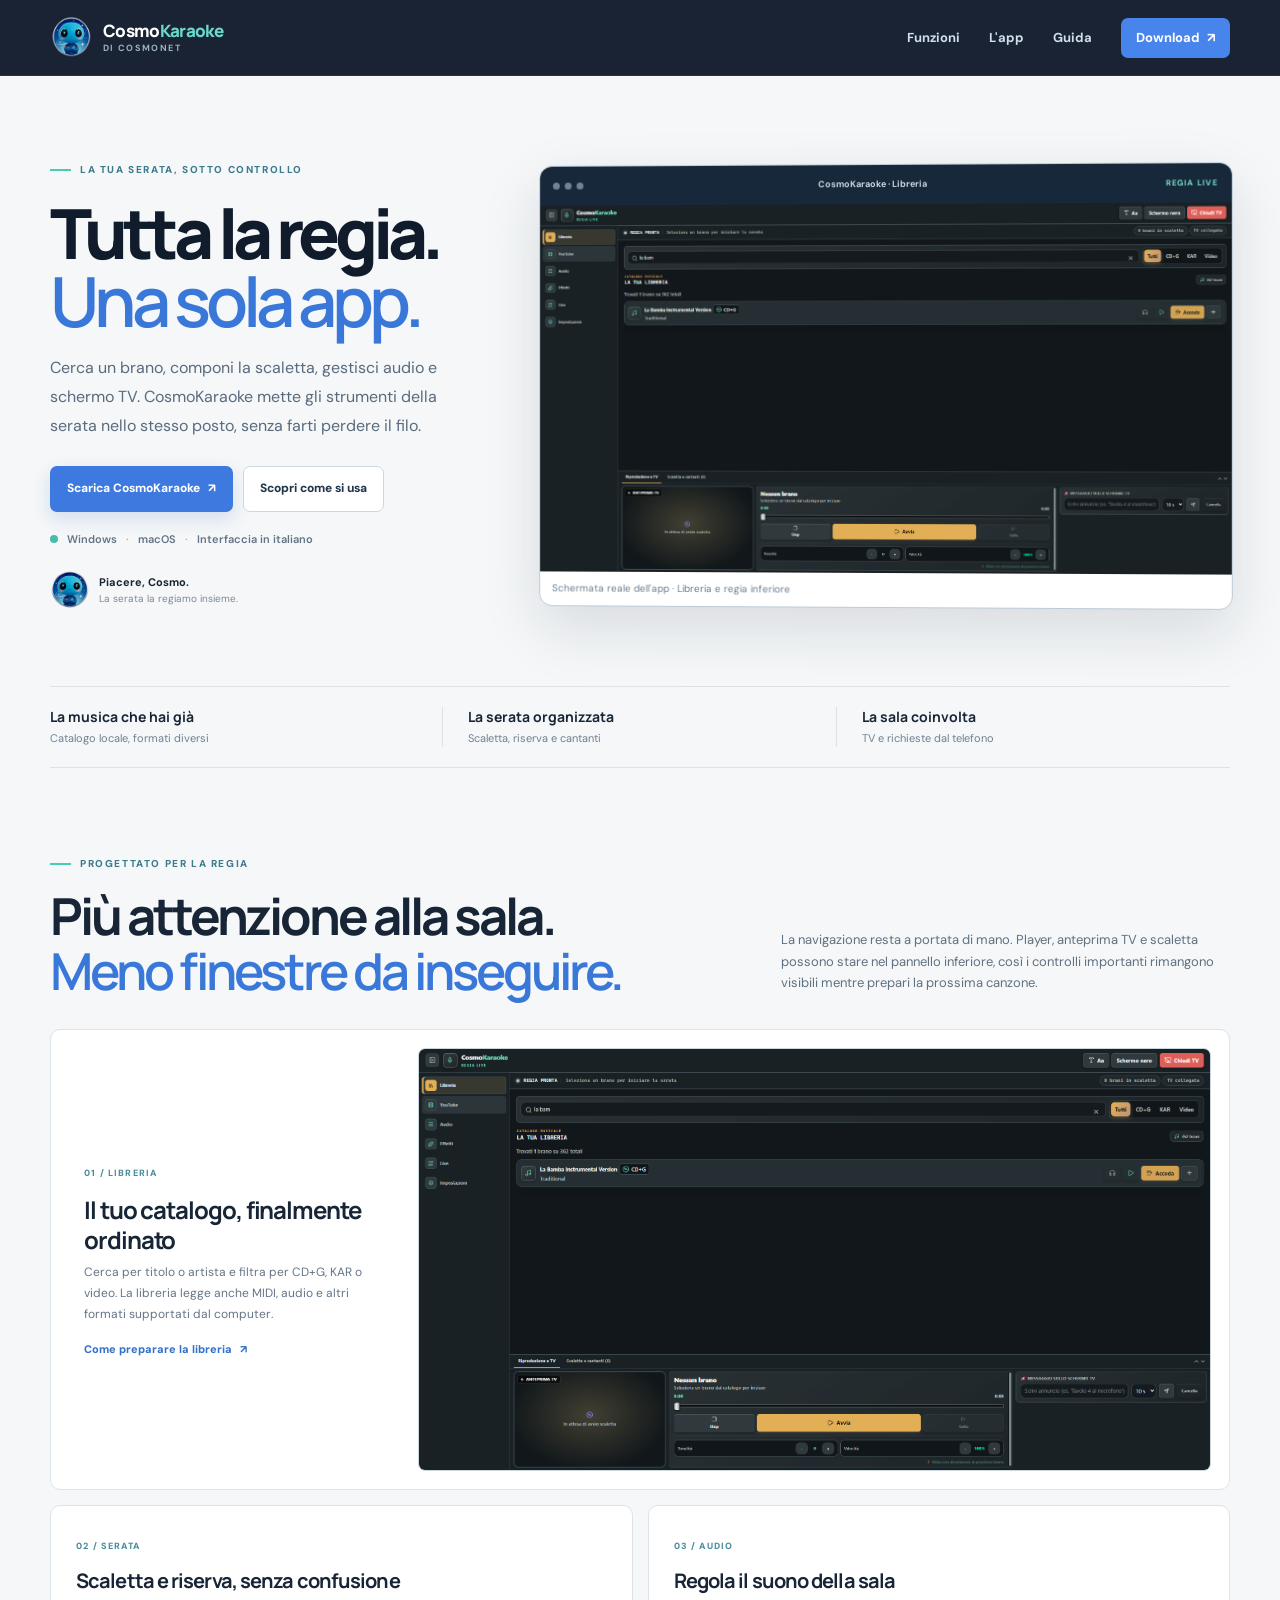
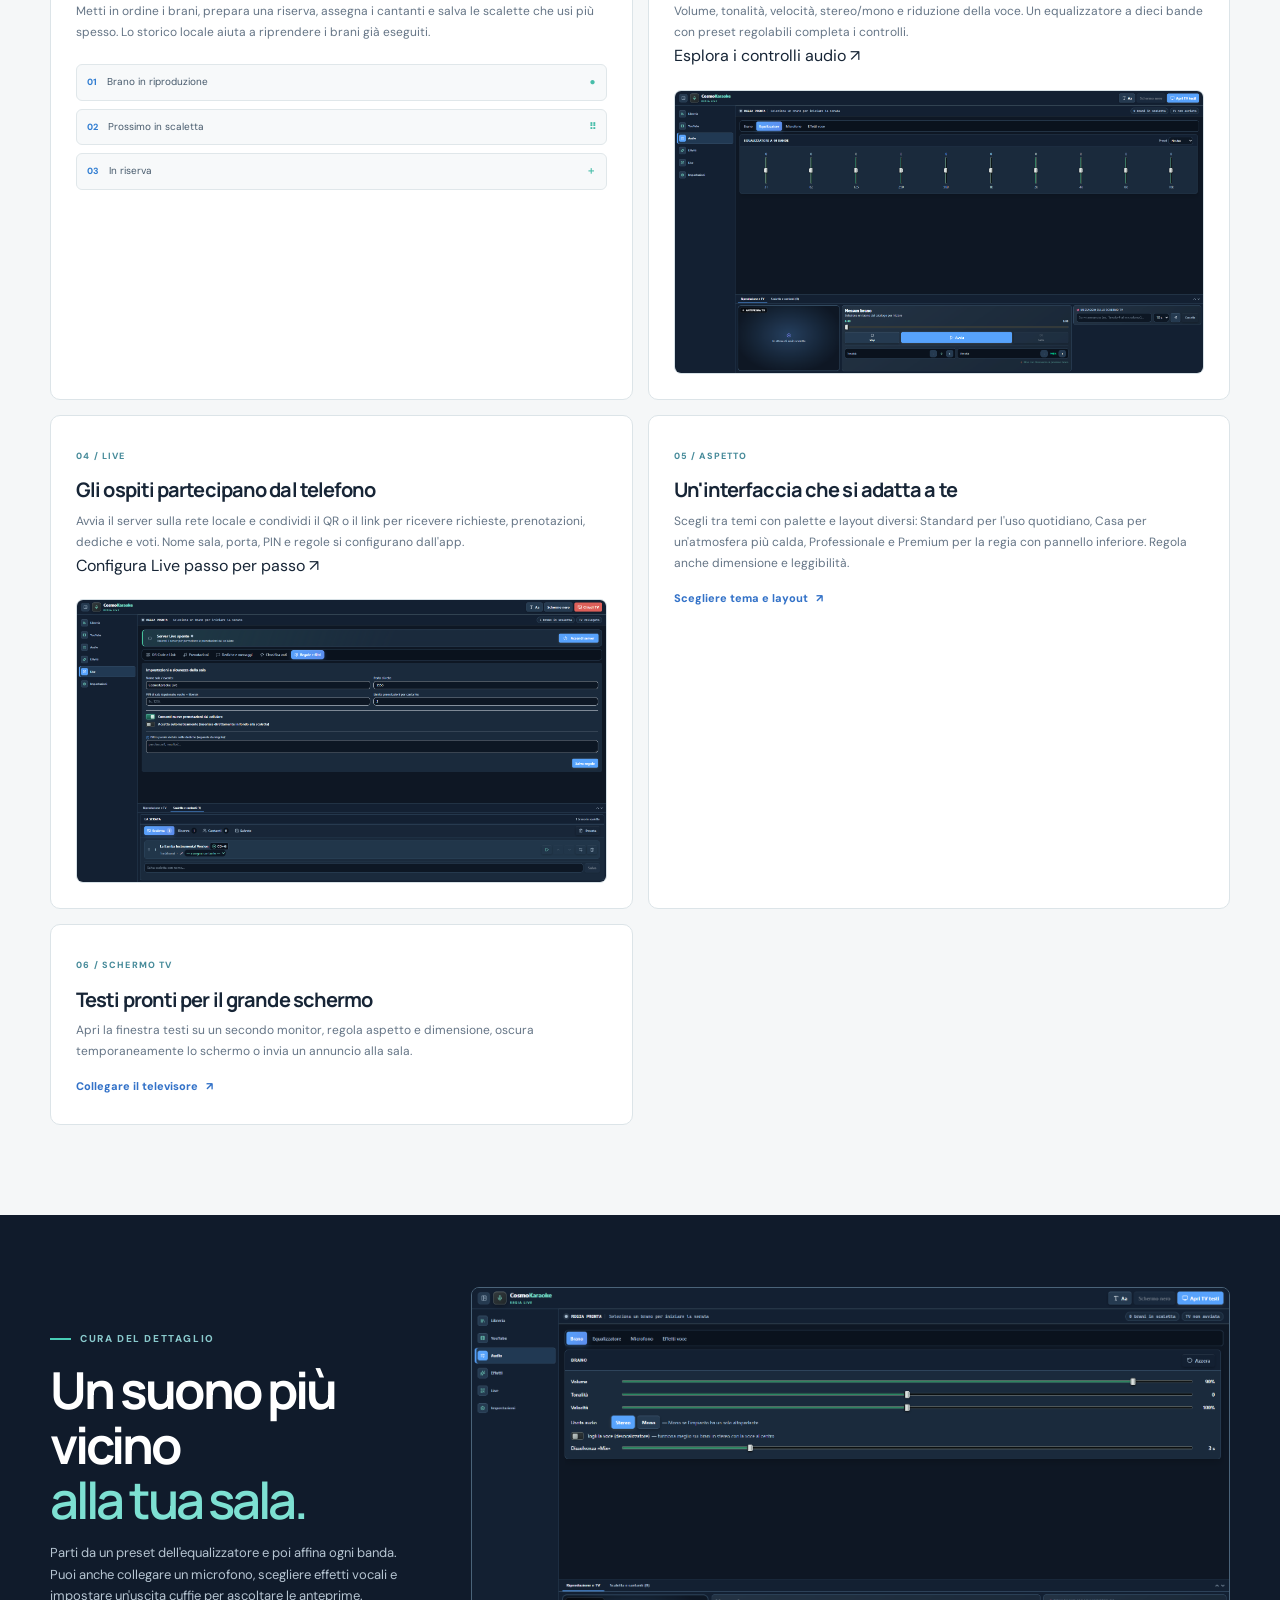
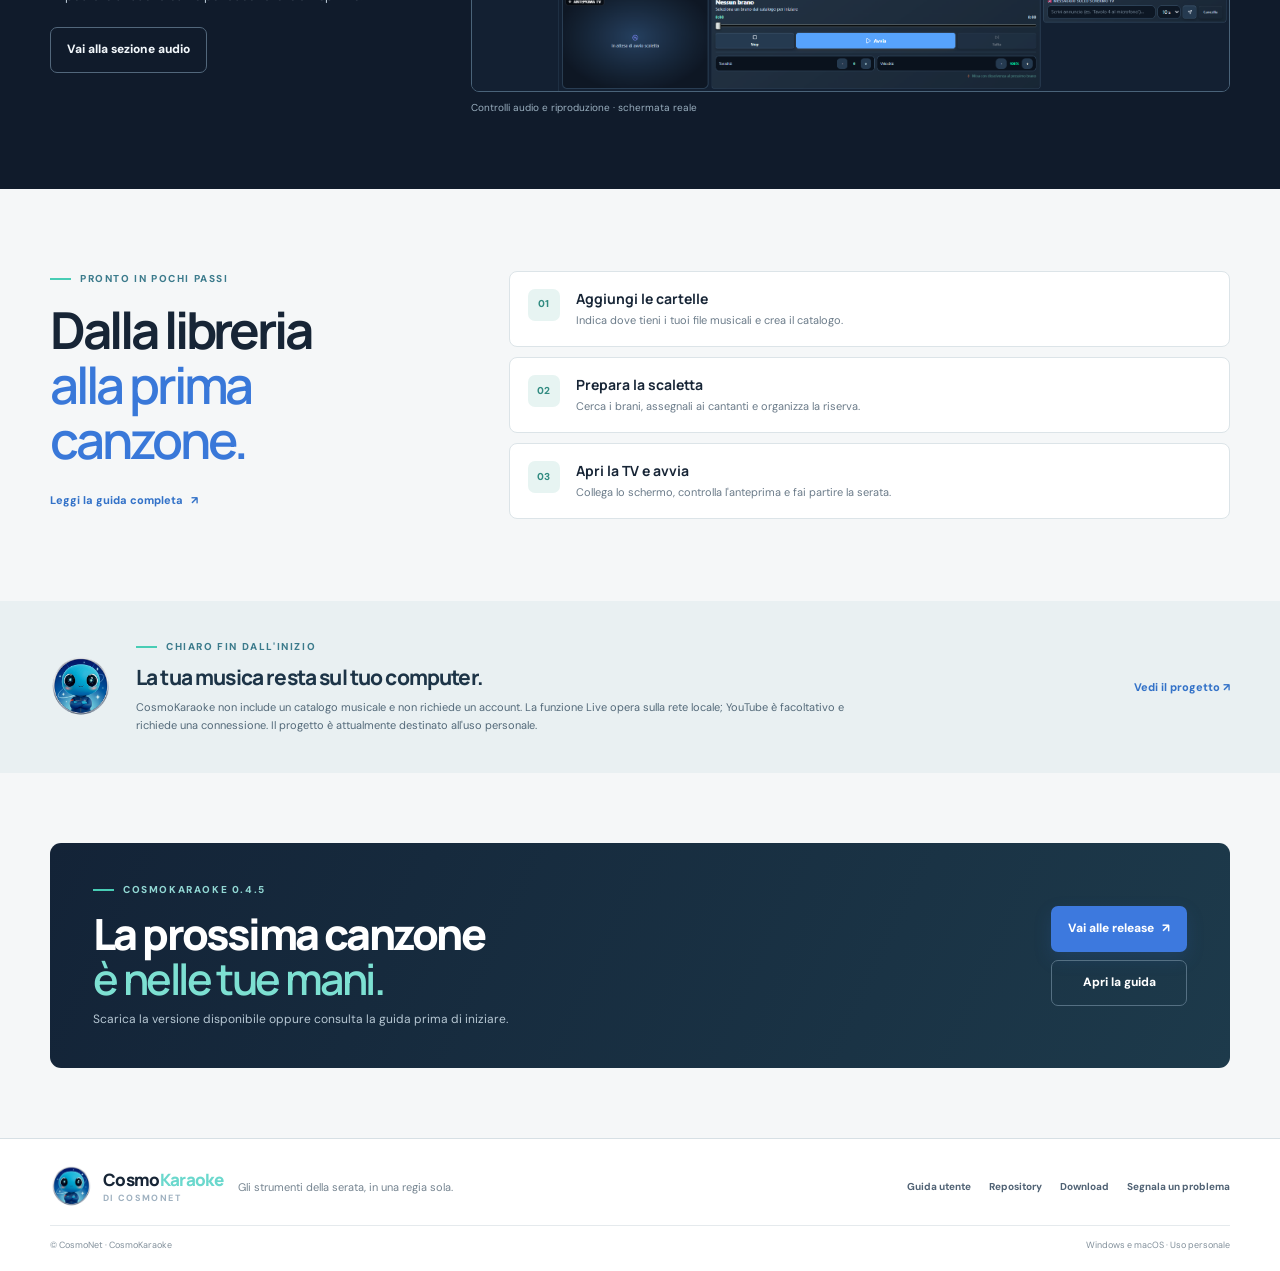
==== commit 0c174f36: "Refresh CosmoKaraoke site and add user guide" ====
--- a/index.html
+++ b/index.html
@@ -3,201 +3,57 @@
   <head>
     <meta charset="utf-8" />
     <meta name="viewport" content="width=device-width, initial-scale=1" />
-    <meta name="theme-color" content="#f5f3ee" />
-    <meta name="description" content="CosmoKaraoke mette in regia libreria, scaletta, schermo TV e richieste degli ospiti. Per Windows e macOS." />
-    <meta property="og:title" content="CosmoKaraoke — Il karaoke, finalmente in regia" />
-    <meta property="og:description" content="Cerca i brani, prepara la scaletta, manda i testi alla TV. La regia semplice per le tue serate karaoke." />
-    <meta property="og:type" content="website" />
-    <title>CosmoKaraoke — Il karaoke, finalmente in regia</title>
-    <link rel="icon" href="./favicon.svg" type="image/svg+xml" />
+    <meta name="theme-color" content="#101b2b" />
+    <meta name="description" content="CosmoKaraoke: libreria musicale, scaletta, regia TV, controlli audio e richieste Live in un'unica app per Windows e macOS." />
+    <meta property="og:title" content="CosmoKaraoke — La regia della tua serata" />
+    <meta property="og:description" content="Organizza brani, cantanti e schermo TV da una regia semplice e leggibile." />
+    <meta property="og:image" content="https://cosmonetinfo.github.io/CosmoKaraoke-Site/assets/regia-libreria.png" />
+    <title>CosmoKaraoke — La regia della tua serata</title>
+    <link rel="icon" href="./assets/cosmonet-mascot.png" type="image/png" />
     <link rel="stylesheet" href="./styles.css" />
   </head>
   <body>
     <a class="skip-link" href="#contenuto">Vai al contenuto</a>
-
     <header class="site-header">
-      <a class="brand" href="#inizio" aria-label="CosmoKaraoke, torna all'inizio">
-        <span class="brand-mark" aria-hidden="true"><span></span></span>
-        <span>Cosmo<span class="brand-accent">Karaoke</span></span>
-      </a>
-      <nav class="main-nav" aria-label="Navigazione principale">
-        <a href="#funzioni">Funzioni</a>
-        <a href="#come-funziona">Come funziona</a>
-        <a class="nav-cta" href="https://github.com/CosmoNetinfo/CosmoKaraoke/releases/latest">Download <span aria-hidden="true">↗</span></a>
-      </nav>
+      <a class="brand" href="#inizio" aria-label="CosmoKaraoke, inizio"><img src="./assets/cosmonet-mascot.png" alt="" /><span>Cosmo<span>Karaoke</span><small>di CosmoNet</small></span></a>
+      <nav aria-label="Navigazione principale"><a href="#funzioni">Funzioni</a><a href="#esperienza">L'app</a><a href="./guida.html">Guida</a><a class="nav-download" href="https://github.com/CosmoNetinfo/CosmoKaraoke/releases/latest">Download <span aria-hidden="true">↗</span></a></nav>
     </header>
 
     <main id="contenuto">
       <section class="hero section-wrap" id="inizio">
         <div class="hero-copy">
-          <div class="eyebrow"><span class="eyebrow-line"></span> PER SERATE DA CANTARE INSIEME</div>
-          <h1>Il karaoke,<br />finalmente <em>in regia.</em></h1>
-          <p class="hero-lede">Cerca i brani, prepara la scaletta, manda i testi alla TV. CosmoKaraoke tiene tutto in ordine, così tu puoi goderti la serata.</p>
-          <div class="hero-actions">
-            <a class="button button-primary" href="https://github.com/CosmoNetinfo/CosmoKaraoke/releases/latest">Scarica l’app <span aria-hidden="true">↗</span></a>
-            <a class="text-link" href="#funzioni">Scopri cosa puoi fare <span aria-hidden="true">↓</span></a>
-          </div>
-          <div class="platform-line">
-            <span class="platform-symbol" aria-hidden="true">▰</span>
-            <span>Per <b>Windows</b> e <b>macOS</b></span>
-            <span class="divider-dot" aria-hidden="true"></span>
-            <span>Interfaccia in italiano</span>
-          </div>
+          <p class="eyebrow"><span></span> LA TUA SERATA, SOTTO CONTROLLO</p>
+          <h1>Tutta la regia.<br /><em>Una sola app.</em></h1>
+          <p class="hero-lede">Cerca un brano, componi la scaletta, gestisci audio e schermo TV. CosmoKaraoke mette gli strumenti della serata nello stesso posto, senza farti perdere il filo.</p>
+          <div class="hero-actions"><a class="button primary" href="https://github.com/CosmoNetinfo/CosmoKaraoke/releases/latest">Scarica CosmoKaraoke <span aria-hidden="true">↗</span></a><a class="button secondary" href="./guida.html">Scopri come si usa</a></div>
+          <div class="platforms"><span class="platform-dot"></span> Windows <span class="sep">·</span> macOS <span class="sep">·</span> Interfaccia in italiano</div>
+          <div class="hero-mascot"><img src="./assets/cosmonet-mascot.png" alt="Mascotte CosmoNet" /><span><b>Piacere, Cosmo.</b><small>La serata la regiamo insieme.</small></span></div>
         </div>
-
-        <figure class="product-visual">
-          <div class="visual-wash" aria-hidden="true"></div>
-          <div class="product-frame">
-            <svg class="product-screen" viewBox="0 0 900 570" role="img" aria-labelledby="screen-title screen-desc">
-              <title id="screen-title">Anteprima della regia CosmoKaraoke</title>
-              <desc id="screen-desc">Catalogo musicale a sinistra, anteprima schermo TV e controlli della serata a destra.</desc>
-              <defs>
-                <linearGradient id="brand" x1="0" y1="0" x2="1" y2="1"><stop stop-color="#82a5ff"/><stop offset="1" stop-color="#7564dc"/></linearGradient>
-                <linearGradient id="screenGlow" x1="0" y1="0" x2="0.9" y2="1"><stop stop-color="#293f78"/><stop offset="1" stop-color="#10172a"/></linearGradient>
-                <linearGradient id="rowGlow" x1="0" y1="0" x2="1" y2="0"><stop stop-color="#223052"/><stop offset="1" stop-color="#182237"/></linearGradient>
-              </defs>
-              <rect width="900" height="570" rx="17" fill="#0b101c"/>
-              <path d="M17 0h866a17 17 0 0 1 17 17v49H0V17A17 17 0 0 1 17 0Z" fill="#111827"/>
-              <path d="M0 66h900" stroke="#28334b"/>
-              <rect x="22" y="17" width="31" height="31" rx="10" fill="url(#brand)"/>
-              <path d="M30 33c4-10 11-10 15 0m-15 0c4 10 11 10 15 0" fill="none" stroke="#fff" stroke-width="1.7" stroke-linecap="round"/>
-              <circle cx="37.5" cy="33" r="2.2" fill="#fff"/>
-              <text x="63" y="31" fill="#f5f7ff" font-size="16" font-weight="700" font-family="Segoe UI,Arial,sans-serif">Cosmo</text>
-              <text x="111" y="31" fill="#80dfff" font-size="16" font-weight="700" font-family="Segoe UI,Arial,sans-serif">Karaoke</text>
-              <rect x="270" y="12" width="365" height="42" rx="12" fill="#080c15" stroke="#2b3650"/>
-              <rect x="274" y="15" width="103" height="36" rx="9" fill="#4e73dc"/>
-              <text x="293" y="38" fill="#fff" font-size="12" font-weight="700" font-family="Segoe UI,Arial,sans-serif">♫  Libreria</text>
-              <text x="397" y="38" fill="#aab5ca" font-size="12" font-family="Segoe UI,Arial,sans-serif">Audio</text>
-              <text x="471" y="38" fill="#aab5ca" font-size="12" font-family="Segoe UI,Arial,sans-serif">Effetti</text>
-              <text x="542" y="38" fill="#aab5ca" font-size="12" font-family="Segoe UI,Arial,sans-serif">Live</text>
-              <rect x="761" y="20" width="111" height="23" rx="11.5" fill="#123629" stroke="#23684c"/>
-              <circle cx="777" cy="31.5" r="4" fill="#52d59a"/>
-              <text x="788" y="35" fill="#a4edca" font-size="9" font-weight="700" letter-spacing=".7" font-family="Segoe UI,Arial,sans-serif">REGIA PRONTA</text>
-
-              <text x="29" y="103" fill="#8190ad" font-size="9" font-weight="700" letter-spacing="1.5" font-family="Segoe UI,Arial,sans-serif">LA TUA LIBRERIA</text>
-              <text x="29" y="131" fill="#f5f7ff" font-size="21" font-weight="700" font-family="Segoe UI,Arial,sans-serif">Trova il prossimo brano</text>
-              <rect x="28" y="148" width="590" height="43" rx="11" fill="#070b13" stroke="#303c57"/>
-              <circle cx="48" cy="167" r="6" fill="none" stroke="#95a7ce" stroke-width="1.5"/><path d="m52.5 171.5 4 4" stroke="#95a7ce" stroke-width="1.5" stroke-linecap="round"/>
-              <text x="66" y="171" fill="#8d99b2" font-size="12" font-family="Segoe UI,Arial,sans-serif">Cerca per titolo o artista</text>
-              <rect x="29" y="205" width="49" height="25" rx="12" fill="#4b6fd4"/><text x="42" y="221" fill="#fff" font-size="10" font-weight="700" font-family="Segoe UI,Arial,sans-serif">Tutti</text>
-              <text x="91" y="221" fill="#a5b0c5" font-size="10" font-family="Segoe UI,Arial,sans-serif">CD+G</text><text x="146" y="221" fill="#a5b0c5" font-size="10" font-family="Segoe UI,Arial,sans-serif">KAR</text><text x="188" y="221" fill="#a5b0c5" font-size="10" font-family="Segoe UI,Arial,sans-serif">Video</text>
-
-              <rect x="28" y="244" width="590" height="73" rx="12" fill="url(#rowGlow)" stroke="#344363"/>
-              <rect x="42" y="257" width="45" height="45" rx="12" fill="#8b557d"/><text x="55" y="286" fill="#fff" font-size="22" font-family="Segoe UI,Arial,sans-serif">♫</text>
-              <text x="101" y="273" fill="#f4f6ff" font-size="14" font-weight="700" font-family="Segoe UI,Arial,sans-serif">La notte</text><text x="101" y="293" fill="#9ca9c2" font-size="11" font-family="Segoe UI,Arial,sans-serif">Arisa · CD+G</text>
-              <rect x="530" y="260" width="72" height="40" rx="10" fill="#4d70d5"/><text x="545" y="284" fill="#fff" font-size="11" font-weight="700" font-family="Segoe UI,Arial,sans-serif">＋ Accoda</text>
-
-              <rect x="28" y="326" width="590" height="73" rx="12" fill="#111a2a" stroke="#26334b"/>
-              <rect x="42" y="340" width="45" height="45" rx="12" fill="#b4774a"/><text x="55" y="369" fill="#fff" font-size="22" font-family="Segoe UI,Arial,sans-serif">♫</text>
-              <text x="101" y="356" fill="#f4f6ff" font-size="14" font-weight="700" font-family="Segoe UI,Arial,sans-serif">Il cielo in una stanza</text><text x="101" y="376" fill="#9ca9c2" font-size="11" font-family="Segoe UI,Arial,sans-serif">Gino Paoli · KAR</text>
-              <rect x="530" y="342" width="72" height="40" rx="10" fill="#4d70d5"/><text x="545" y="366" fill="#fff" font-size="11" font-weight="700" font-family="Segoe UI,Arial,sans-serif">＋ Accoda</text>
-
-              <rect x="28" y="408" width="590" height="73" rx="12" fill="#111a2a" stroke="#26334b"/>
-              <rect x="42" y="422" width="45" height="45" rx="12" fill="#4b738d"/><text x="55" y="451" fill="#fff" font-size="22" font-family="Segoe UI,Arial,sans-serif">♫</text>
-              <text x="101" y="438" fill="#f4f6ff" font-size="14" font-weight="700" font-family="Segoe UI,Arial,sans-serif">Don’t Stop Me Now</text><text x="101" y="458" fill="#9ca9c2" font-size="11" font-family="Segoe UI,Arial,sans-serif">Queen · Video</text>
-              <rect x="530" y="424" width="72" height="40" rx="10" fill="#4d70d5"/><text x="545" y="448" fill="#fff" font-size="11" font-weight="700" font-family="Segoe UI,Arial,sans-serif">＋ Accoda</text>
-              <text x="29" y="514" fill="#9a8aff" font-size="11" font-family="Segoe UI,Arial,sans-serif">✦</text><text x="48" y="514" fill="#8491ab" font-size="10" font-family="Segoe UI,Arial,sans-serif">La scaletta, i cantanti e il player sempre a portata di mano</text>
-
-              <rect x="642" y="85" width="230" height="164" rx="14" fill="url(#screenGlow)" stroke="#35456c"/>
-              <ellipse cx="757" cy="169" rx="86" ry="32" fill="none" stroke="#7797e7" stroke-opacity=".22" transform="rotate(-18 757 169)"/>
-              <ellipse cx="757" cy="169" rx="62" ry="26" fill="none" stroke="#88dfff" stroke-opacity=".16" transform="rotate(24 757 169)"/>
-              <text x="757" y="119" text-anchor="middle" fill="#aab9dc" font-size="9" font-weight="700" letter-spacing="1.2" font-family="Segoe UI,Arial,sans-serif">ANTEPRIMA TV</text>
-              <text x="757" y="164" text-anchor="middle" fill="#fff" font-size="21" font-weight="700" font-family="Segoe UI,Arial,sans-serif">La notte</text><text x="757" y="186" text-anchor="middle" fill="#c5d2f1" font-size="11" font-family="Segoe UI,Arial,sans-serif">Schermo testi pronto</text>
-              <rect x="642" y="263" width="230" height="118" rx="14" fill="#111a2a" stroke="#283650"/>
-              <text x="660" y="288" fill="#8592ac" font-size="9" font-weight="700" letter-spacing="1" font-family="Segoe UI,Arial,sans-serif">IN RIPRODUZIONE</text>
-              <text x="660" y="313" fill="#f5f7ff" font-size="16" font-weight="700" font-family="Segoe UI,Arial,sans-serif">La notte</text>
-              <text x="660" y="332" fill="#9ca9c2" font-size="11" font-family="Segoe UI,Arial,sans-serif">Arisa</text>
-              <rect x="660" y="347" width="194" height="4" rx="2" fill="#303b52"/><rect x="660" y="347" width="82" height="4" rx="2" fill="#7b9aff"/>
-              <rect x="642" y="395" width="230" height="58" rx="13" fill="#111a2a" stroke="#283650"/>
-              <text x="660" y="419" fill="#8997b1" font-size="9" font-weight="700" letter-spacing=".7" font-family="Segoe UI,Arial,sans-serif">IN SCALLETTA</text>
-              <circle cx="828" cy="423" r="15" fill="#27385e"/><text x="828" y="427" text-anchor="middle" fill="#b6c8ff" font-size="11" font-weight="700" font-family="Segoe UI,Arial,sans-serif">3</text>
-              <rect x="642" y="467" width="230" height="47" rx="13" fill="#141c2d" stroke="#283650"/>
-              <circle cx="663" cy="490" r="8" fill="#183d32"/><circle cx="663" cy="490" r="3" fill="#52d59a"/>
-              <text x="680" y="494" fill="#a9b6cd" font-size="10" font-family="Segoe UI,Arial,sans-serif">TV collegata · Regia pronta</text>
-
-              <path d="M0 547h900" stroke="#222d43"/>
-              <text x="24" y="562" fill="#74819a" font-size="9" font-family="Segoe UI,Arial,sans-serif">COSMOKARAOKE  ·  LA SERATA IN ORDINE</text>
-              <text x="873" y="562" text-anchor="end" fill="#74819a" font-size="9" font-family="Segoe UI,Arial,sans-serif">LIVE</text>
-            </svg>
-          </div>
-          <figcaption><span class="caption-dot"></span> Un’unica regia per tutta la serata <span class="caption-note">· anteprima illustrativa</span></figcaption>
-        </figure>
+        <figure class="hero-product"><div class="window-bar"><span><i></i><i></i><i></i></span><b>CosmoKaraoke · Libreria</b><span>REGIA LIVE</span></div><img src="./assets/regia-libreria.png" alt="Schermata reale di CosmoKaraoke: libreria musicale, navigazione laterale e pannello di riproduzione in basso" /><figcaption>Schermata reale dell'app · Libreria e regia inferiore</figcaption></figure>
       </section>
 
-      <section class="proof-bar" aria-label="In breve">
-        <div><span class="proof-number">01</span><span><b>La tua musica</b><small>Catalogo locale, in un solo posto</small></span></div>
-        <div><span class="proof-number">02</span><span><b>La tua scaletta</b><small>Brani, riserva e cantanti</small></span></div>
-        <div><span class="proof-number">03</span><span><b>La tua sala</b><small>TV e ospiti collegati al telefono</small></span></div>
+      <section class="quick-facts section-wrap" aria-label="In breve"><div><b>La musica che hai già</b><span>Catalogo locale, formati diversi</span></div><div><b>La serata organizzata</b><span>Scaletta, riserva e cantanti</span></div><div><b>La sala coinvolta</b><span>TV e richieste dal telefono</span></div></section>
+
+      <section class="intro section-wrap" id="funzioni"><div><p class="eyebrow"><span></span> PROGETTATO PER LA REGIA</p><h2>Più attenzione alla sala.<br /><em>Meno finestre da inseguire.</em></h2></div><p class="intro-copy">La navigazione resta a portata di mano. Player, anteprima TV e scaletta possono stare nel pannello inferiore, così i controlli importanti rimangono visibili mentre prepari la prossima canzone.</p></section>
+
+      <section class="feature-grid section-wrap" id="esperienza">
+        <article class="feature-card feature-wide"><div class="feature-text"><span class="number">01 / LIBRERIA</span><h3>Il tuo catalogo, finalmente ordinato</h3><p>Cerca per titolo o artista e filtra per CD+G, KAR o video. La libreria legge anche MIDI, audio e altri formati supportati dal computer.</p><a href="./guida.html#libreria">Come preparare la libreria <span>↗</span></a></div><img src="./assets/regia-libreria.png" alt="Libreria CosmoKaraoke con ricerca e comandi della serata" loading="lazy" /></article>
+        <article class="feature-card"><span class="number">02 / SERATA</span><h3>Scaletta e riserva, senza confusione</h3><p>Metti in ordine i brani, prepara una riserva, assegna i cantanti e salva le scalette che usi più spesso. Lo storico locale aiuta a riprendere i brani già eseguiti.</p><div class="mini-queue" aria-hidden="true"><span><i>01</i> Brano in riproduzione <b>●</b></span><span><i>02</i> Prossimo in scaletta <b>⠿</b></span><span><i>03</i> In riserva <b>＋</b></span></div></article>
+        <article class="feature-card image-card"><div><span class="number">03 / AUDIO</span><h3>Regola il suono della sala</h3><p>Volume, tonalità, velocità, stereo/mono e riduzione della voce. Un equalizzatore a dieci bande con preset regolabili completa i controlli.</p><a href="./guida.html#audio">Esplora i controlli audio <span>↗</span></a></div><img src="./assets/equalizzatore.png" alt="Equalizzatore a dieci bande di CosmoKaraoke" loading="lazy" /></article>
+        <article class="feature-card image-card"><div><span class="number">04 / LIVE</span><h3>Gli ospiti partecipano dal telefono</h3><p>Avvia il server sulla rete locale e condividi il QR o il link per ricevere richieste, prenotazioni, dediche e voti. Nome sala, porta, PIN e regole si configurano dall'app.</p><a href="./guida.html#live">Configura Live passo per passo <span>↗</span></a></div><img src="./assets/live-regole.png" alt="Impostazioni Live per nome sala, porta, PIN e regole" loading="lazy" /></article>
+        <article class="feature-card"><span class="number">05 / ASPETTO</span><h3>Un'interfaccia che si adatta a te</h3><p>Scegli tra temi con palette e layout diversi: Standard per l'uso quotidiano, Casa per un'atmosfera più calda, Professionale e Premium per la regia con pannello inferiore. Regola anche dimensione e leggibilità.</p><a href="./guida.html#aspetto">Scegliere tema e layout <span>↗</span></a></article>
+        <article class="feature-card"><span class="number">06 / SCHERMO TV</span><h3>Testi pronti per il grande schermo</h3><p>Apri la finestra testi su un secondo monitor, regola aspetto e dimensione, oscura temporaneamente lo schermo o invia un annuncio alla sala.</p><a href="./guida.html#tv">Collegare il televisore <span>↗</span></a></article>
       </section>
 
-      <section class="features section-wrap" id="funzioni">
-        <div class="section-intro">
-          <div class="eyebrow"><span class="eyebrow-line"></span> TUTTO QUELLO CHE SERVE, NIENTE DI PIÙ</div>
-          <h2>Più canzoni.<br /><em>Meno interruzioni.</em></h2>
-          <p>CosmoKaraoke riunisce gli strumenti della serata in una regia chiara, pensata per chi mette la musica e per chi prende il microfono.</p>
-        </div>
-        <div class="feature-list">
-          <article class="feature-row">
-            <div class="feature-index">01</div><div class="feature-glyph glyph-catalog" aria-hidden="true">⌕</div>
-            <div><h3>Trova il brano, non il file</h3><p>Cerca per titolo o artista nel tuo catalogo. CD+G, KAR, MIDI, audio e video convivono nella stessa libreria.</p></div>
-            <span class="feature-arrow" aria-hidden="true">↗</span>
-          </article>
-          <article class="feature-row">
-            <div class="feature-index">02</div><div class="feature-glyph glyph-queue" aria-hidden="true">≡</div>
-            <div><h3>La scaletta resta sotto controllo</h3><p>Metti i brani in ordine, prepara una riserva e assegna ogni canzone a un cantante. La regia resta libera per la sala.</p></div>
-            <span class="feature-arrow" aria-hidden="true">↗</span>
-          </article>
-          <article class="feature-row">
-            <div class="feature-index">03</div><div class="feature-glyph glyph-screen" aria-hidden="true">▣</div>
-            <div><h3>I testi vanno sul grande schermo</h3><p>Apri la finestra TV su un secondo monitor e scegli carattere, dimensione, colori e sfondo.</p></div>
-            <span class="feature-arrow" aria-hidden="true">↗</span>
-          </article>
-          <article class="feature-row">
-            <div class="feature-index">04</div><div class="feature-glyph glyph-live" aria-hidden="true">⌁</div>
-            <div><h3>Gli ospiti entrano nel gioco</h3><p>Con Live condividi un QR code: gli ospiti possono cercare brani, fare richieste e mandare dediche dal telefono.</p></div>
-            <span class="feature-arrow" aria-hidden="true">↗</span>
-          </article>
-        </div>
-      </section>
+      <section class="audio-story"><div class="section-wrap audio-layout"><div><p class="eyebrow"><span></span> CURA DEL DETTAGLIO</p><h2>Un suono più vicino<br /><em>alla tua sala.</em></h2><p>Parti da un preset dell'equalizzatore e poi affina ogni banda. Puoi anche collegare un microfono, scegliere effetti vocali e impostare un'uscita cuffie per ascoltare le anteprime.</p><a class="button secondary" href="./guida.html#audio">Vai alla sezione audio</a></div><figure><img src="./assets/audio-controlli.png" alt="Schermata reale dei controlli audio di CosmoKaraoke" loading="lazy" /><figcaption>Controlli audio e riproduzione · schermata reale</figcaption></figure></div></section>
 
-      <section class="how-section" id="come-funziona">
-        <div class="section-wrap how-layout">
-          <div class="how-copy">
-            <div class="eyebrow"><span class="eyebrow-line"></span> SI PARTE IN POCHI PASSI</div>
-            <h2>Apri. Prepara.<br /><em>Fai partire la musica.</em></h2>
-            <p>La prima configurazione è semplice. Poi la regia è pronta ogni volta che lo sei tu.</p>
-            <a class="button button-light" href="https://github.com/CosmoNetinfo/CosmoKaraoke#primo-avvio">Leggi la guida iniziale <span aria-hidden="true">↗</span></a>
-          </div>
-          <ol class="steps">
-            <li><span>01</span><div><h3>Aggiungi la cartella musicale</h3><p>CosmoKaraoke scansiona i brani e prepara il catalogo.</p></div></li>
-            <li><span>02</span><div><h3>Componi la scaletta</h3><p>Cerca, accoda e assegna le canzoni ai partecipanti.</p></div></li>
-            <li><span>03</span><div><h3>Collega la TV e canta</h3><p>Apri lo schermo testi e lascia che la serata scorra.</p></div></li>
-          </ol>
-        </div>
-      </section>
+      <section class="steps section-wrap"><div class="steps-heading"><p class="eyebrow"><span></span> PRONTO IN POCHI PASSI</p><h2>Dalla libreria<br /><em>alla prima canzone.</em></h2><a href="./guida.html">Leggi la guida completa <span>↗</span></a></div><ol><li><i>01</i><div><b>Aggiungi le cartelle</b><span>Indica dove tieni i tuoi file musicali e crea il catalogo.</span></div></li><li><i>02</i><div><b>Prepara la scaletta</b><span>Cerca i brani, assegnali ai cantanti e organizza la riserva.</span></div></li><li><i>03</i><div><b>Apri la TV e avvia</b><span>Collega lo schermo, controlla l'anteprima e fai partire la serata.</span></div></li></ol></section>
 
-      <section class="comfort-section section-wrap">
-        <div class="comfort-art" aria-hidden="true"><span class="comfort-orbit orbit-a"></span><span class="comfort-orbit orbit-b"></span><span class="comfort-star">✦</span><span class="comfort-pill pill-one">Aa&nbsp; Testo leggibile</span><span class="comfort-pill pill-two">◉&nbsp; Tema ad alto contrasto</span></div>
-        <div class="comfort-copy"><div class="eyebrow"><span class="eyebrow-line"></span> FATTO PER PERSONE DIVERSE</div><h2>Una serata per tutti.</h2><p>Ingrandisci il testo, scegli il carattere più comodo e regola i colori. Le stesse preferenze possono accompagnare i testi sullo schermo TV.</p><div class="comfort-tags"><span>Testo regolabile</span><span>Caratteri leggibili</span><span>Temi accessibili</span></div></div>
-      </section>
+      <section class="honesty"><div class="section-wrap honesty-inner"><img src="./assets/cosmonet-mascot.png" alt="" loading="lazy" /><div><p class="eyebrow"><span></span> CHIARO FIN DALL'INIZIO</p><h2>La tua musica resta sul tuo computer.</h2><p>CosmoKaraoke non include un catalogo musicale e non richiede un account. La funzione Live opera sulla rete locale; YouTube è facoltativo e richiede una connessione. Il progetto è attualmente destinato all'uso personale.</p></div><a href="https://github.com/CosmoNetinfo/CosmoKaraoke">Vedi il progetto <span>↗</span></a></div></section>
 
-      <section class="privacy-band">
-        <div class="section-wrap privacy-inner"><div class="privacy-mark" aria-hidden="true">⌂</div><div><div class="eyebrow">LA TUA MUSICA RESTA TUA</div><h2>Libreria sul tuo computer.<br /><em>Nessun account da creare.</em></h2></div><p>CosmoKaraoke indicizza i brani in locale. La funzione Live è facoltativa e si usa sulla rete della sala.</p></div>
-      </section>
-
-      <section class="final-cta section-wrap">
-        <div class="cta-orbit" aria-hidden="true"></div>
-        <div class="eyebrow"><span class="eyebrow-line"></span> LA PROSSIMA CANZONE È PRONTA</div>
-        <h2>Porta la regia<br /><em>alla tua serata.</em></h2>
-        <p>Scopri CosmoKaraoke e scarica la versione disponibile per il tuo computer.</p>
-        <a class="button button-primary" href="https://github.com/CosmoNetinfo/CosmoKaraoke/releases/latest">Vai al download <span aria-hidden="true">↗</span></a>
-        <small>Windows e macOS <span>·</span> Progetto per uso personale</small>
-      </section>
+      <section class="last-call section-wrap"><div><p class="eyebrow"><span></span> COSMOKARAOKE 0.4.5</p><h2>La prossima canzone<br /><em>è nelle tue mani.</em></h2><p>Scarica la versione disponibile oppure consulta la guida prima di iniziare.</p></div><div><a class="button primary" href="https://github.com/CosmoNetinfo/CosmoKaraoke/releases/latest">Vai alle release <span>↗</span></a><a class="button outline-light" href="./guida.html">Apri la guida</a></div></section>
     </main>
 
-    <footer class="site-footer">
-      <div class="footer-main"><a class="brand" href="#inizio"><span class="brand-mark" aria-hidden="true"><span></span></span><span>Cosmo<span class="brand-accent">Karaoke</span></span></a><p>La regia delle tue serate karaoke.</p><div class="footer-links"><a href="https://github.com/CosmoNetinfo/CosmoKaraoke">Progetto GitHub</a><a href="https://github.com/CosmoNetinfo/CosmoKaraoke/releases/latest">Download</a><a href="https://github.com/CosmoNetinfo/CosmoKaraoke/issues">Segnala un problema</a></div></div>
-      <div class="footer-bottom"><span>© CosmoKaraoke</span><span>Realizzato per cantare insieme</span><span>Uso personale · Non in vendita</span></div>
-    </footer>
+    <footer class="site-footer"><div class="footer-top"><a class="brand" href="#inizio"><img src="./assets/cosmonet-mascot.png" alt="" /><span>Cosmo<span>Karaoke</span><small>di CosmoNet</small></span></a><p>Gli strumenti della serata, in una regia sola.</p><nav aria-label="Collegamenti"><a href="./guida.html">Guida utente</a><a href="https://github.com/CosmoNetinfo/CosmoKaraoke">Repository</a><a href="https://github.com/CosmoNetinfo/CosmoKaraoke/releases/latest">Download</a><a href="https://github.com/CosmoNetinfo/CosmoKaraoke/issues">Segnala un problema</a></nav></div><div class="footer-bottom"><span>© CosmoNet · CosmoKaraoke</span><span>Windows e macOS · Uso personale</span></div></footer>
   </body>
 </html>
--- a/styles.css
+++ b/styles.css
@@ -1,101 +1,6 @@
-:root {
-  color-scheme: light;
-  --paper: #f5f3ee;
-  --white: #fffefa;
-  --ink: #171b27;
-  --navy: #11182a;
-  --muted: #697181;
-  --blue: #435bd4;
-  --blue-deep: #3147bd;
-  --cyan: #67d9e7;
-  --line: #e4e1da;
-  --max: 1160px;
-}
-
-* { box-sizing: border-box; }
-html { scroll-behavior: smooth; scroll-padding-top: 6rem; }
-body { margin: 0; min-width: 320px; background: var(--paper); color: var(--ink); font-family: Inter, 'Segoe UI', system-ui, -apple-system, sans-serif; line-height: 1.6; -webkit-font-smoothing: antialiased; }
-a { color: inherit; text-decoration: none; }
-a:focus-visible { outline: 3px solid #279eb2; outline-offset: 4px; border-radius: 4px; }
-::selection { color: white; background: #485ed5; }
-.skip-link { position: fixed; z-index: 50; top: .75rem; left: .75rem; padding: .7rem 1rem; border-radius: .5rem; background: white; color: var(--ink); transform: translateY(-150%); }
-.skip-link:focus { transform: translateY(0); }
-.section-wrap { width: min(var(--max), calc(100% - 3rem)); margin-inline: auto; }
-
-.site-header { position: sticky; z-index: 20; top: 0; display: flex; min-height: 72px; align-items: center; justify-content: space-between; padding-inline: max(1.5rem, calc((100vw - var(--max)) / 2)); border-bottom: 1px solid rgba(30,38,56,.08); background: rgba(245,243,238,.94); backdrop-filter: blur(16px); }
-.brand { display: inline-flex; align-items: center; gap: .65rem; color: var(--ink); font-size: 1.06rem; font-weight: 800; letter-spacing: -.045em; white-space: nowrap; }
-.brand-accent { color: var(--blue); }
-.brand-mark { position: relative; display: grid; width: 32px; height: 32px; place-items: center; overflow: hidden; border-radius: 10px; background: linear-gradient(145deg, #6684f1, #3d53c4); box-shadow: 0 4px 10px rgba(67,91,212,.22); }
-.brand-mark::before, .brand-mark::after, .brand-mark span { position: absolute; display: block; content: ''; border: 1px solid rgba(255,255,255,.9); border-radius: 50%; transform: rotate(-30deg); }
-.brand-mark::before { width: 23px; height: 9px; }.brand-mark::after { width: 9px; height: 23px; }.brand-mark span { width: 4px; height: 4px; border: 0; background: white; }
-.main-nav { display: flex; align-items: center; gap: 2rem; color: #515969; font-size: .84rem; font-weight: 650; }
-.main-nav > a:not(.nav-cta):hover, .footer-links a:hover { color: var(--blue); }
-.nav-cta { display: inline-flex; min-height: 40px; align-items: center; gap: .5rem; padding: .45rem .9rem; border-radius: 7px; background: var(--blue); color: white; transition: background .18s ease, transform .18s ease; }
-.nav-cta:hover, .button-primary:hover { background: var(--blue-deep); transform: translateY(-1px); }
-
-.hero { position: relative; display: grid; min-height: 620px; grid-template-columns: .83fr 1.17fr; align-items: center; gap: 2.5rem; padding-block: 5.1rem 5.6rem; }
-.hero::before { position: absolute; z-index: 0; top: 3rem; right: 0; width: 56%; height: 82%; border-radius: 50% 40% 48% 44%; background: radial-gradient(ellipse at 60% 43%, rgba(102,132,233,.14), rgba(141,173,223,.07) 45%, transparent 72%); content: ''; pointer-events: none; }
-.hero-copy { position: relative; z-index: 2; padding-bottom: 1.2rem; }
-.eyebrow { display: flex; align-items: center; gap: .65rem; color: #485ec8; font-size: .66rem; font-weight: 800; letter-spacing: .14em; }
-.eyebrow-line { display: inline-block; width: 23px; height: 2px; background: #6078df; }
-h1, h2, h3, p { margin-top: 0; }
-h1, h2, h3 { font-family: Inter, 'Segoe UI', system-ui, sans-serif; }
-h1 { margin: 1.35rem 0 1.2rem; color: #171b27; font-size: clamp(3.3rem, 5.7vw, 5.15rem); font-weight: 790; line-height: .99; letter-spacing: -.078em; }
-h1 em, h2 em { color: var(--blue); font-family: Georgia, 'Times New Roman', serif; font-weight: 500; letter-spacing: -.065em; }
-.hero-lede { max-width: 440px; margin-bottom: 1.7rem; color: #626a78; font-size: 1.04rem; line-height: 1.8; }
-.hero-actions { display: flex; flex-wrap: wrap; align-items: center; gap: 1.15rem; }
-.button { display: inline-flex; min-height: 48px; align-items: center; justify-content: center; gap: .65rem; padding: .72rem 1.05rem; border-radius: 7px; font-size: .83rem; font-weight: 750; transition: background .18s ease, color .18s ease, transform .18s ease, box-shadow .18s ease; }
-.button-primary { background: var(--blue); color: white; box-shadow: 0 7px 16px rgba(67,91,212,.2); }
-.button-primary:hover { box-shadow: 0 10px 20px rgba(67,91,212,.28); }
-.text-link { display: inline-flex; align-items: center; gap: .4rem; color: #4b5776; font-size: .8rem; font-weight: 700; }
-.text-link:hover { color: var(--blue); }
-.platform-line { display: flex; flex-wrap: wrap; align-items: center; gap: .48rem; margin-top: 1.55rem; color: #828894; font-size: .72rem; }
-.platform-line b { color: #4d5360; font-weight: 700; }.platform-symbol { color: #4d65d0; font-size: .9rem; }.divider-dot { width: 3px; height: 3px; margin-inline: .2rem; border-radius: 50%; background: #a1a5ac; }
-
-.product-visual { position: relative; z-index: 1; width: 100%; margin: 0; }
-.visual-wash { position: absolute; top: 14%; right: 9%; bottom: 7%; left: 9%; border-radius: 20px; background: linear-gradient(135deg, rgba(81,108,213,.21), rgba(91,186,204,.16)); filter: blur(34px); }
-.product-frame { position: relative; overflow: hidden; border: 1px solid #35405a; border-radius: 13px; background: #0b101c; box-shadow: 0 32px 75px rgba(28,37,64,.28), 0 5px 13px rgba(24,31,50,.14); transform: perspective(1400px) rotateY(-3deg) rotateX(1deg); }
-.product-screen { display: block; width: 100%; height: auto; }
-.product-visual figcaption { display: flex; align-items: center; justify-content: center; gap: .45rem; margin-top: .9rem; color: #71798a; font-size: .67rem; }
-.caption-dot { display: inline-block; width: 6px; height: 6px; border-radius: 50%; background: #4e67d3; }.caption-note { color: #969ba5; }
-
-.proof-bar { display: grid; width: min(var(--max), calc(100% - 3rem)); grid-template-columns: repeat(3,1fr); margin: 0 auto 7rem; padding-block: 1.3rem; border-block: 1px solid #dfdcd5; }
-.proof-bar > div { display: flex; align-items: center; gap: .8rem; padding-inline: 1.2rem; border-right: 1px solid #dfdcd5; }.proof-bar > div:first-child { padding-left: 0; }.proof-bar > div:last-child { border: 0; }.proof-number { color: #7382c9; font-family: Georgia,serif; font-size: 1.25rem; font-style: italic; }.proof-bar b, .proof-bar small { display: block; }.proof-bar b { color: #303644; font-size: .76rem; }.proof-bar small { margin-top: .1rem; color: #818792; font-size: .66rem; }
-
-.features { display: grid; grid-template-columns: .72fr 1.28fr; gap: 5rem; padding-bottom: 7.5rem; }
-.section-intro { position: sticky; top: 120px; align-self: start; }
-.section-intro h2, .how-copy h2, .comfort-copy h2, .privacy-inner h2, .final-cta h2 { margin: .95rem 0 .8rem; font-size: clamp(2.8rem, 4.4vw, 4rem); font-weight: 780; line-height: 1.02; letter-spacing: -.075em; }
-.section-intro > p { max-width: 365px; color: #727987; font-size: .92rem; line-height: 1.8; }
-.feature-list { border-top: 1px solid #dcd9d1; }
-.feature-row { display: grid; grid-template-columns: 32px 48px 1fr 20px; align-items: start; gap: .9rem; padding: 1.45rem 0; border-bottom: 1px solid #dcd9d1; }
-.feature-index { padding-top: .55rem; color: #858b96; font-family: Georgia,serif; font-size: .75rem; font-style: italic; }
-.feature-glyph { display: grid; width: 43px; height: 43px; place-items: center; border: 1px solid #dcdeeb; border-radius: 12px; background: #eceef6; color: #4d62c3; font-size: 1.35rem; font-weight: 500; }
-.glyph-queue { color: #7158b8; background: #f0ebf8; border-color: #e1d9f0; }.glyph-screen { color: #227889; background: #e6f1f0; border-color: #d5e7e4; }.glyph-live { color: #a1476e; background: #f7eaf0; border-color: #efdce5; }
-.feature-row h3 { margin: .12rem 0 .32rem; color: #232835; font-size: 1.08rem; font-weight: 750; letter-spacing: -.035em; }.feature-row p { max-width: 520px; margin: 0; color: #747b88; font-size: .81rem; line-height: 1.72; }.feature-arrow { padding-top: .35rem; color: #8e95a0; font-size: .9rem; transition: color .18s ease, transform .18s ease; }.feature-row:hover .feature-arrow { color: var(--blue); transform: translate(2px,-2px); }
-
-.how-section { padding-block: 6.2rem; background: var(--navy); color: white; }
-.how-layout { display: grid; grid-template-columns: .9fr 1.1fr; align-items: center; gap: 5rem; }.how-copy .eyebrow { color: #9dacf6; }.how-copy .eyebrow-line { background: #91a2ff; }.how-copy h2 { margin-block: 1rem; color: white; font-size: clamp(2.8rem,4.3vw,3.8rem); }.how-copy h2 em { color: #9eacff; }.how-copy > p { max-width: 390px; margin-bottom: 1.35rem; color: #b2bbcc; font-size: .9rem; line-height: 1.8; }.button-light { background: #f4f2ed; color: #202637; }.button-light:hover { background: white; transform: translateY(-1px); }
-.steps { display: flex; flex-direction: column; gap: .6rem; margin: 0; padding: 0; list-style: none; }.steps li { display: flex; gap: 1rem; padding: 1.05rem 1.1rem; border: 1px solid rgba(221,229,255,.12); border-radius: 9px; background: rgba(255,255,255,.035); }.steps li > span { display: grid; flex: 0 0 auto; width: 36px; height: 36px; place-items: center; border-radius: 9px; background: rgba(124,145,255,.16); color: #b6c1ff; font-family: Georgia,serif; font-size: .8rem; font-style: italic; }.steps h3 { margin: .05rem 0 .18rem; color: #f1f3fa; font-size: .9rem; letter-spacing: -.025em; }.steps p { margin: 0; color: #aab4c7; font-size: .76rem; line-height: 1.6; }
-
-.comfort-section { display: grid; min-height: 385px; grid-template-columns: 1fr 1fr; align-items: center; gap: 5rem; padding-block: 5.5rem; }.comfort-art { position: relative; display: grid; min-height: 265px; place-items: center; overflow: hidden; border: 1px solid #e2dfd7; border-radius: 12px; background: radial-gradient(ellipse at 52% 48%, #e4e9f8, #f0eee9 66%); }.comfort-orbit { position: absolute; width: 330px; height: 115px; border: 1px solid rgba(76,100,197,.22); border-radius: 50%; transform: rotate(-25deg); }.orbit-b { width: 270px; height: 155px; border-color: rgba(75,160,168,.2); transform: rotate(32deg); }.comfort-star { position: relative; z-index: 1; display: grid; width: 78px; height: 78px; place-items: center; border: 1px solid rgba(255,255,255,.7); border-radius: 24px; background: linear-gradient(145deg,#718be3,#5462bc); box-shadow: 0 16px 35px rgba(73,94,182,.27); color: white; font-size: 2rem; }.comfort-pill { position: absolute; z-index: 2; padding: .55rem .75rem; border: 1px solid rgba(45,55,77,.12); border-radius: 7px; background: rgba(255,254,250,.92); box-shadow: 0 8px 18px rgba(42,48,61,.1); color: #4a5263; font-size: .67rem; font-weight: 700; }.pill-one { top: 21%; left: 8%; }.pill-two { right: 6%; bottom: 20%; }.comfort-copy h2 { margin-block: .8rem; font-size: 2.8rem; }.comfort-copy > p { max-width: 460px; color: #6f7784; font-size: .88rem; line-height: 1.8; }.comfort-tags { display: flex; flex-wrap: wrap; gap: .4rem; margin-top: 1.2rem; }.comfort-tags span { padding: .35rem .55rem; border: 1px solid #dedbd3; border-radius: 5px; color: #596170; font-size: .64rem; font-weight: 650; }
-
-.privacy-band { padding-block: 3.2rem; background: #eae8e1; }.privacy-inner { display: grid; grid-template-columns: 54px 1fr .85fr; align-items: center; gap: 1.5rem; }.privacy-mark { display: grid; width: 48px; height: 48px; place-items: center; border: 1px solid #d4d6df; border-radius: 13px; background: #f8f7f3; color: #4f62c1; font-size: 1.4rem; }.privacy-inner .eyebrow { color: #6572ae; font-size: .61rem; }.privacy-inner h2 { margin: .45rem 0 0; font-size: 1.85rem; line-height: 1.15; }.privacy-inner h2 em { color: #5665bd; }.privacy-inner > p { margin: 0; color: #666e7b; font-size: .79rem; line-height: 1.75; }
-
-.final-cta { position: relative; display: flex; min-height: 405px; flex-direction: column; align-items: center; justify-content: center; overflow: hidden; margin-block: 6rem; padding: 3rem 1.5rem; border-radius: 13px; background: #18213c; color: white; text-align: center; }.cta-orbit { position: absolute; top: -17rem; width: 41rem; height: 32rem; border: 1px solid rgba(146,168,255,.13); border-radius: 50%; box-shadow: 0 0 0 45px rgba(146,168,255,.025), 0 0 0 90px rgba(146,168,255,.018); }.final-cta > *:not(.cta-orbit) { position: relative; }.final-cta .eyebrow { color: #abb8f7; }.final-cta .eyebrow-line { background: #8ea1ff; }.final-cta h2 { margin: 1rem 0 .65rem; color: white; font-size: clamp(3rem,5vw,4.3rem); line-height: 1; }.final-cta h2 em { color: #a6b4ff; }.final-cta p { max-width: 430px; margin-bottom: 1.3rem; color: #c2c9d8; font-size: .89rem; }.final-cta .button-primary { background: #f4f2ed; color: #1d2747; box-shadow: 0 8px 20px rgba(0,0,0,.2); }.final-cta .button-primary:hover { background: white; }.final-cta > small { margin-top: .85rem; color: #a7b1c6; font-size: .68rem; }.final-cta > small span { padding-inline: .25rem; color: #7e8baa; }
-
-.site-footer { padding: 2rem max(1.5rem, calc((100vw - var(--max)) / 2)) 1.2rem; border-top: 1px solid #e1ded6; background: #f9f8f4; }.footer-main { display: grid; grid-template-columns: auto 1fr auto; align-items: center; gap: .7rem 1.3rem; }.footer-main > p { margin: 0; color: #858b94; font-size: .72rem; }.footer-links { display: flex; gap: 1.1rem; color: #596170; font-size: .72rem; font-weight: 600; }.footer-bottom { display: flex; justify-content: space-between; gap: 1rem; margin-top: 1.3rem; padding-top: .8rem; border-top: 1px solid #e7e4dc; color: #8d9299; font-size: .65rem; }
-
-@media (max-width: 1000px) {
-  .hero { min-height: 0; grid-template-columns: 1fr; gap: 2.4rem; padding-block: 4.5rem 4.3rem; }.hero-copy { max-width: 680px; }.hero::before { top: 22rem; right: 4%; width: 78%; height: 48%; }.product-visual { width: min(100%, 850px); margin-inline: auto; }
-  .features { grid-template-columns: 1fr; gap: 2.1rem; }.section-intro { position: static; max-width: 650px; }.section-intro h2 { font-size: 3.5rem; }.section-intro > p { max-width: 550px; }.how-layout { gap: 2.5rem; }.comfort-section { gap: 2.5rem; }.privacy-inner { grid-template-columns: 54px 1fr; }.privacy-inner > p { grid-column: 2; max-width: 600px; }
-}
-@media (max-width: 680px) {
-  .section-wrap { width: calc(100% - 2rem); }.site-header { min-height: 64px; padding-inline: 1rem; }.brand { font-size: .98rem; }.brand-mark { width: 30px; height: 30px; }.main-nav { gap: .55rem; font-size: .75rem; }.main-nav > a:not(.nav-cta) { display: none; }.nav-cta { min-height: 38px; padding: .4rem .7rem; }
-  .hero { gap: 2rem; padding-block: 3.6rem 3.5rem; }.eyebrow { font-size: .58rem; letter-spacing: .11em; }.eyebrow-line { width: 17px; }h1 { margin-block: 1.1rem; font-size: clamp(3.2rem, 13vw, 4.6rem); }.hero-lede { font-size: .95rem; line-height: 1.75; }.hero-actions { align-items: flex-start; gap: 1rem; }.platform-line { font-size: .66rem; }
-  .product-frame { border-radius: 8px; transform: none; }.product-visual figcaption { margin-top: .65rem; font-size: .58rem; }.proof-bar { width: calc(100% - 2rem); grid-template-columns: 1fr; margin-bottom: 4.8rem; padding-block: .25rem; }.proof-bar > div, .proof-bar > div:first-child { padding: .85rem .1rem; border-right: 0; border-bottom: 1px solid #dfdcd5; }.proof-bar > div:last-child { border-bottom: 0; }
-  .features { gap: 1.4rem; padding-bottom: 5rem; }.section-intro h2 { font-size: 3rem; }.section-intro > p { font-size: .86rem; }.feature-row { grid-template-columns: 23px 39px 1fr; gap: .65rem; padding-block: 1.15rem; }.feature-glyph { width: 36px; height: 36px; border-radius: 10px; font-size: 1.15rem; }.feature-index { font-size: .66rem; }.feature-row h3 { font-size: .94rem; }.feature-row p { font-size: .75rem; }.feature-arrow { display: none; }
-  .how-section { padding-block: 4.5rem; }.how-layout { grid-template-columns: 1fr; gap: 1.7rem; }.how-copy h2 { font-size: 3rem; }.how-copy > p { font-size: .83rem; }.steps li { padding: .85rem; }.steps h3 { font-size: .83rem; }.steps p { font-size: .71rem; }
-  .comfort-section { grid-template-columns: 1fr; gap: 1.6rem; padding-block: 4.5rem; }.comfort-art { min-height: 220px; }.comfort-copy h2 { font-size: 2.35rem; }.comfort-copy > p { font-size: .82rem; }.comfort-pill { font-size: .59rem; }.pill-one { left: 4%; }.pill-two { right: 3%; }.privacy-band { padding-block: 2.5rem; }.privacy-inner { grid-template-columns: 42px 1fr; gap: .8rem; }.privacy-mark { width: 40px; height: 40px; }.privacy-inner h2 { font-size: 1.5rem; }.privacy-inner > p { font-size: .75rem; }
-  .final-cta { min-height: 350px; margin-block: 4rem; padding-inline: 1rem; }.final-cta h2 { font-size: 3.2rem; }.final-cta p { font-size: .82rem; }.site-footer { padding: 1.6rem 1rem 1rem; }.footer-main { grid-template-columns: 1fr; gap: .6rem; }.footer-main > p { font-size: .68rem; }.footer-links { flex-wrap: wrap; gap: .65rem .9rem; font-size: .68rem; }.footer-bottom { flex-wrap: wrap; justify-content: flex-start; gap: .35rem 1rem; font-size: .61rem; }
-}
-@media (prefers-reduced-motion: reduce) { html { scroll-behavior: auto; } *, *::before, *::after { scroll-behavior: auto !important; transition-duration: .01ms !important; animation-duration: .01ms !important; } }
+@import url('https://fonts.googleapis.com/css2?family=DM+Sans:wght@400;500;600;700&family=Manrope:wght@400;500;600;700;800&display=swap');
+:root{color-scheme:light;--ink:#172536;--navy:#101b2b;--navy2:#17283b;--blue:#3f7be8;--cyan:#48cdb5;--paper:#f5f7f8;--white:#fff;--muted:#617182;--line:#dce3e8;--max:1180px}*{box-sizing:border-box}html{scroll-behavior:smooth;scroll-padding-top:92px}body{margin:0;min-width:320px;background:var(--paper);color:var(--ink);font-family:'DM Sans','Segoe UI',sans-serif;line-height:1.65;-webkit-font-smoothing:antialiased}a{color:inherit;text-decoration:none}a:focus-visible{outline:3px solid #61d4c1;outline-offset:4px;border-radius:4px}img{max-width:100%}.skip-link{position:fixed;z-index:99;top:12px;left:12px;padding:10px 14px;background:white;transform:translateY(-160%)}.skip-link:focus{transform:translateY(0)}.section-wrap{width:min(var(--max),calc(100% - 48px));margin-inline:auto}.site-header{position:sticky;top:0;z-index:20;display:flex;min-height:76px;align-items:center;justify-content:space-between;padding-inline:max(24px,calc((100vw - var(--max))/2));border-bottom:1px solid #ffffff13;background:rgba(16,27,43,.96);color:white;backdrop-filter:blur(14px)}.brand{display:flex;align-items:center;gap:10px;font:800 17px/1.1 Manrope,sans-serif;letter-spacing:-.04em}.brand img{width:43px;height:43px;object-fit:contain;border-radius:50%}.brand span span{color:#6bd8cd}.brand small{display:block;margin-top:4px;color:#9fb1c0;font:700 9px/1 'DM Sans',sans-serif;letter-spacing:.15em;text-transform:uppercase}.site-header nav{display:flex;align-items:center;gap:29px;font-size:13px;font-weight:700;color:#d3deeb}.site-header nav a:hover{color:#77dfd0}.site-header .nav-download{display:inline-flex;min-height:40px;align-items:center;gap:7px;padding:0 15px;border-radius:7px;background:#4784ec;color:#fff}.site-header .nav-download:hover{background:#6196f1;color:white}.hero{display:grid;grid-template-columns:.77fr 1.23fr;align-items:center;gap:52px;padding-block:76px 66px}.hero-copy{padding-block:10px}.eyebrow{display:flex;align-items:center;gap:9px;margin:0;color:#3c7b8c;font-size:10px;font-weight:800;letter-spacing:.16em;text-transform:uppercase}.eyebrow>span{width:21px;height:2px;background:var(--cyan)}h1,h2,h3{font-family:Manrope,'Segoe UI',sans-serif}h1{margin:20px 0 19px;color:var(--navy);font-size:clamp(50px,5.4vw,74px);font-weight:800;line-height:.99;letter-spacing:-.075em}h1 em,h2 em{color:#3978d9;font-weight:600;font-style:normal}.hero-lede{max-width:475px;margin:0;color:#596b7d;font-size:16px;line-height:1.8}.hero-actions{display:flex;flex-wrap:wrap;gap:10px;margin-top:25px}.button{display:inline-flex;min-height:46px;align-items:center;justify-content:center;gap:8px;padding:0 16px;border:1px solid transparent;border-radius:7px;font-size:12px;font-weight:800;transition:transform .16s,background .16s,border-color .16s}.button:hover{transform:translateY(-1px)}.primary{background:#3d79de;color:white;box-shadow:0 7px 18px #326dc52d}.primary:hover{background:#2f68c6}.secondary{border-color:#cbd8e0;background:#fff;color:#21364b}.secondary:hover{border-color:#87a9c1;background:#f7fafc}.platforms{display:flex;align-items:center;gap:9px;margin-top:18px;color:#637487;font-size:11px;font-weight:600}.platform-dot{width:8px;height:8px;border-radius:50%;background:#47bca9}.sep{color:#a8b3bd}.hero-mascot{display:flex;align-items:center;gap:9px;margin-top:22px}.hero-mascot img{width:40px;height:40px;object-fit:contain}.hero-mascot b,.hero-mascot small{display:block}.hero-mascot b{font-size:11px}.hero-mascot small{color:#7c8a99;font-size:10px}.hero-product{overflow:hidden;margin:0;border:1px solid #bccbd6;border-radius:13px;background:white;box-shadow:0 22px 60px #182a3b21;transform:perspective(1400px) rotateY(-2deg)}.window-bar{display:flex;height:39px;align-items:center;justify-content:space-between;padding:0 13px;background:#17283b;color:#cad6e2;font-size:9px}.window-bar>span:first-child{display:flex;gap:5px}.window-bar i{width:7px;height:7px;border-radius:50%;background:#718398}.window-bar>span:last-child{color:#71daca;font-size:8px;font-weight:800;letter-spacing:.1em}.hero-product>img{display:block;width:100%;height:auto}.hero-product figcaption{padding:9px 12px;color:#6b7e90;font-size:10px}.quick-facts{display:grid;grid-template-columns:repeat(3,1fr);margin:0 auto 88px;padding-block:20px;border-block:1px solid var(--line)}.quick-facts div{padding:0 25px;border-right:1px solid var(--line)}.quick-facts div:first-child{padding-left:0}.quick-facts div:last-child{border:0}.quick-facts b,.quick-facts span{display:block}.quick-facts b{font:700 14px Manrope,sans-serif}.quick-facts span{margin-top:3px;color:#708091;font-size:11px}.intro{display:grid;grid-template-columns:1fr .65fr;align-items:end;gap:40px;margin-bottom:31px}.intro h2,.audio-layout h2,.steps h2{margin:15px 0 0;font-size:clamp(34px,4.2vw,51px);line-height:1.08;letter-spacing:-.06em}.intro-copy{max-width:440px;margin:0 0 4px;color:#607181;font-size:13px}.feature-grid{display:grid;grid-template-columns:1fr 1fr;gap:15px;margin-bottom:90px}.feature-card{overflow:hidden;padding:25px;border:1px solid #dce4e8;border-radius:10px;background:#fff}.feature-card h3{margin:11px 0 8px;font-size:20px;line-height:1.23;letter-spacing:-.045em}.feature-card p{margin:0;color:#657586;font-size:12px;line-height:1.75}.feature-card .number{color:#478b9a;font-size:9px;font-weight:800;letter-spacing:.13em}.feature-card>a,.feature-text>a,.steps-heading>a{display:inline-block;margin-top:15px;color:#3372c8;font-size:11px;font-weight:800}.feature-card>a span,.feature-text>a span,.steps-heading>a span{margin-left:5px}.feature-wide{grid-column:1/-1;display:grid;grid-template-columns:.58fr 1.42fr;gap:25px;align-items:center;padding:18px}.feature-wide img{display:block;width:100%;border:1px solid #cbd7df;border-radius:7px}.feature-text{padding:15px}.feature-wide h3{font-size:24px}.mini-queue{display:grid;gap:8px;margin-top:21px}.mini-queue span{display:flex;align-items:center;gap:10px;padding:9px 10px;border:1px solid #e0e7ea;border-radius:6px;background:#f7f9fa;color:#475a6c;font-size:10px}.mini-queue i{color:#327ed2;font-size:9px;font-style:normal;font-weight:800}.mini-queue b{margin-left:auto;color:#47bda9}.image-card img{display:block;width:100%;margin-top:20px;border:1px solid #d6e0e5;border-radius:7px}.audio-story{padding-block:72px;background:var(--navy);color:#f5f8fc}.audio-layout{display:grid;grid-template-columns:.65fr 1.35fr;align-items:center;gap:55px}.audio-layout .eyebrow{color:#89c9cc}.audio-layout h2{margin-bottom:15px;color:#fff}.audio-layout h2 em{color:#7de0d2}.audio-layout>div>p:not(.eyebrow){max-width:410px;margin:0 0 20px;color:#b6c5d2;font-size:13px}.audio-layout .secondary{border-color:#52677b;background:transparent;color:#f2f7fb}.audio-layout .secondary:hover{background:#1c3044}.audio-layout figure{margin:0}.audio-layout figure img{display:block;width:100%;border:1px solid #4a6379;border-radius:8px}.audio-layout figcaption{margin-top:8px;color:#9aafbf;font-size:10px}.steps{display:grid;grid-template-columns:.7fr 1.3fr;gap:70px;padding-block:82px}.steps h2{margin-bottom:15px}.steps-heading>a{margin-top:9px}.steps ol{display:grid;gap:10px;margin:0;padding:0;list-style:none}.steps li{display:flex;align-items:flex-start;gap:16px;padding:17px 18px;border:1px solid #dce4e8;border-radius:8px;background:white}.steps li i{display:grid;width:32px;height:32px;flex:0 0 32px;place-items:center;border-radius:7px;background:#e7f4f2;color:#318b81;font-size:10px;font-style:normal;font-weight:800}.steps li b,.steps li span{display:block}.steps li b{font:700 14px Manrope,sans-serif}.steps li span{margin-top:3px;color:#6b7b89;font-size:11px}.honesty{padding-block:38px;background:#e9f0f2}.honesty-inner{display:grid;grid-template-columns:64px 1fr auto;align-items:center;gap:22px}.honesty-inner>img{width:62px}.honesty h2{margin:7px 0;color:#1d3447;font:750 21px Manrope,sans-serif;letter-spacing:-.04em}.honesty p:not(.eyebrow){max-width:730px;margin:0;color:#536979;font-size:11px;line-height:1.7}.honesty-inner>a{color:#3372c8;font-size:11px;font-weight:800;white-space:nowrap}.last-call{display:flex;align-items:center;justify-content:space-between;gap:30px;margin-block:70px;padding:39px 43px;border-radius:11px;background:linear-gradient(115deg,#132337,#1d3a4b);color:white}.last-call .eyebrow{color:#91d7d3}.last-call h2{margin:12px 0 8px;font:800 clamp(28px,4vw,43px)/1.06 Manrope,sans-serif;letter-spacing:-.06em}.last-call h2 em{color:#7de0d2;font-style:normal}.last-call p:not(.eyebrow){margin:0;color:#b6c7d3;font-size:12px}.last-call>div:last-child{display:flex;flex-direction:column;align-items:stretch;gap:8px}.outline-light{border-color:#557083;color:white}.outline-light:hover{background:#ffffff10}.site-footer{padding:26px max(24px,calc((100vw - var(--max))/2)) 18px;border-top:1px solid #d7e0e5;background:#fff}.footer-top{display:grid;grid-template-columns:auto 1fr auto;align-items:center;gap:15px}.footer-top>p{margin:0;color:#758490;font-size:11px}.footer-top nav{display:flex;gap:18px;color:#506274;font-size:10px;font-weight:700}.footer-top nav a:hover{color:#2873c8}.footer-bottom{display:flex;justify-content:space-between;margin-top:17px;padding-top:12px;border-top:1px solid #e5eaed;color:#82909b;font-size:9px}
+/* Guida */
+.guide-hero{padding-block:64px 48px;background:var(--navy);color:white}.guide-hero .eyebrow{color:#8cd8d1}.guide-hero h1{margin:17px 0 12px;color:white;font-size:clamp(48px,6vw,68px)}.guide-hero h1 em{color:#7de0d2}.guide-hero>div>p:not(.eyebrow){max-width:620px;color:#c0ccd6;font-size:14px}.guide-meta{display:flex;flex-wrap:wrap;gap:8px;margin-top:19px}.guide-meta span{padding:5px 9px;border:1px solid #405568;border-radius:20px;color:#d0dce4;font-size:10px}.guide-layout{display:grid;grid-template-columns:220px minmax(0,760px);justify-content:space-between;gap:55px;padding-block:48px 90px}.guide-toc{position:sticky;top:100px;align-self:start;display:grid;gap:4px;padding:16px;border:1px solid #dce4e8;border-radius:8px;background:#fff}.guide-toc b{margin:0 0 8px;font:800 11px Manrope,sans-serif}.guide-toc a{padding:6px 7px;border-radius:4px;color:#566a7b;font-size:10px}.guide-toc a:hover{background:#edf5f7;color:#216c9c}.guide-toc .toc-home{margin-top:8px;border-top:1px solid #e2e8eb;padding-top:11px;color:#3372c8;font-weight:700}.guide-content{min-width:0}.guide-intro{margin:0 0 31px;padding:18px 20px;border-left:3px solid #48bcae;background:#e9f4f3;color:#425c69;font-size:13px}.guide-content section{position:relative;margin:0;padding:29px 0;border-top:1px solid #dce4e8;scroll-margin-top:90px}.guide-content .number{display:block;margin-bottom:4px;color:#398e91;font-size:9px;font-weight:800;letter-spacing:.12em}.guide-content h2{margin:0 0 13px;color:#172c40;font-size:24px;line-height:1.25;letter-spacing:-.04em}.guide-content h3{margin:19px 0 7px;color:#20384b;font-size:16px}.guide-content p,.guide-content li{color:#566b7b;font-size:12px;line-height:1.8}.guide-content p{margin:0 0 12px}.guide-content ul,.guide-content ol{padding-left:20px}.guide-content li{padding:2px 0}.guide-content a{color:#286bc1;text-decoration:underline;text-underline-offset:2px}.guide-content b{color:#2d4457}.guide-image{margin:18px 0 5px;padding:8px;border:1px solid #d5e0e5;border-radius:8px;background:white}.guide-image img{display:block;width:100%;border-radius:4px}.guide-image figcaption{padding:7px 4px 1px;color:#72818d;font-size:10px}.guide-content details{margin:8px 0;border:1px solid #dce4e8;border-radius:6px;background:#fff}.guide-content summary{padding:10px 13px;color:#30495d;font-size:11px;font-weight:800;cursor:pointer}.guide-content details p{padding:0 13px 12px}.guide-updated{margin-top:22px!important;color:#7a8994!important;font-size:10px!important}.guide-page .site-footer{margin-top:0}
+@media(max-width:960px){.hero{grid-template-columns:1fr;gap:35px;padding-block:55px}.hero-copy{max-width:700px}.hero-product{transform:none}.hero-product>img{width:100%}.intro{grid-template-columns:1fr;gap:15px}.audio-layout{grid-template-columns:1fr;gap:28px}.steps{grid-template-columns:1fr;gap:25px}.guide-layout{grid-template-columns:180px minmax(0,1fr);gap:30px}.footer-top{grid-template-columns:auto 1fr}.footer-top nav{grid-column:1/-1;flex-wrap:wrap}.honesty-inner{grid-template-columns:58px 1fr}.honesty-inner>a{grid-column:2}}@media(max-width:650px){.section-wrap{width:calc(100% - 32px)}.site-header{min-height:65px;padding-inline:16px}.brand{font-size:15px}.brand img{width:37px;height:37px}.site-header nav{gap:12px;font-size:11px}.site-header nav a:not(.nav-download){display:none}.hero{padding-block:40px 38px}.hero h1{font-size:52px}.hero-lede{font-size:14px}.hero-actions{gap:8px}.button{min-height:43px;padding-inline:12px;font-size:11px}.platforms{font-size:9px}.hero-product{border-radius:8px}.window-bar{height:32px}.window-bar b{font-size:8px}.hero-product figcaption{font-size:9px}.quick-facts{grid-template-columns:1fr;margin-bottom:58px;padding-block:5px}.quick-facts div,.quick-facts div:first-child{padding:12px 0;border-right:0;border-bottom:1px solid var(--line)}.quick-facts div:last-child{border-bottom:0}.quick-facts b{font-size:13px}.intro{margin-bottom:22px}.intro h2,.audio-layout h2,.steps h2{font-size:36px}.feature-grid{grid-template-columns:1fr;margin-bottom:55px}.feature-wide{grid-column:auto;grid-template-columns:1fr;gap:10px}.feature-wide img{order:-1}.feature-text{padding:10px 4px}.feature-card{padding:19px}.feature-card h3{font-size:18px}.audio-story{padding-block:49px}.steps{padding-block:55px}.honesty-inner{grid-template-columns:42px 1fr;gap:13px}.honesty-inner>img{width:42px}.honesty h2{font-size:17px}.last-call{flex-direction:column;align-items:flex-start;margin-block:48px;padding:26px 22px}.last-call>div:last-child{width:100%;flex-direction:row;flex-wrap:wrap}.site-footer{padding:22px 16px 15px}.footer-top{grid-template-columns:1fr}.footer-top nav{grid-column:auto;gap:10px 15px}.footer-bottom{flex-direction:column;gap:4px}.guide-hero{padding-block:43px 35px}.guide-hero h1{font-size:51px}.guide-layout{display:block;padding-block:25px 55px}.guide-toc{position:static;grid-template-columns:1fr 1fr;margin-bottom:25px}.guide-toc b,.guide-toc .toc-home{grid-column:1/-1}.guide-content h2{font-size:21px}.guide-content p,.guide-content li{font-size:11px}}
+@media(prefers-reduced-motion:reduce){html{scroll-behavior:auto}*,*::before,*::after{scroll-behavior:auto!important;transition-duration:.01ms!important;animation-duration:.01ms!important}}
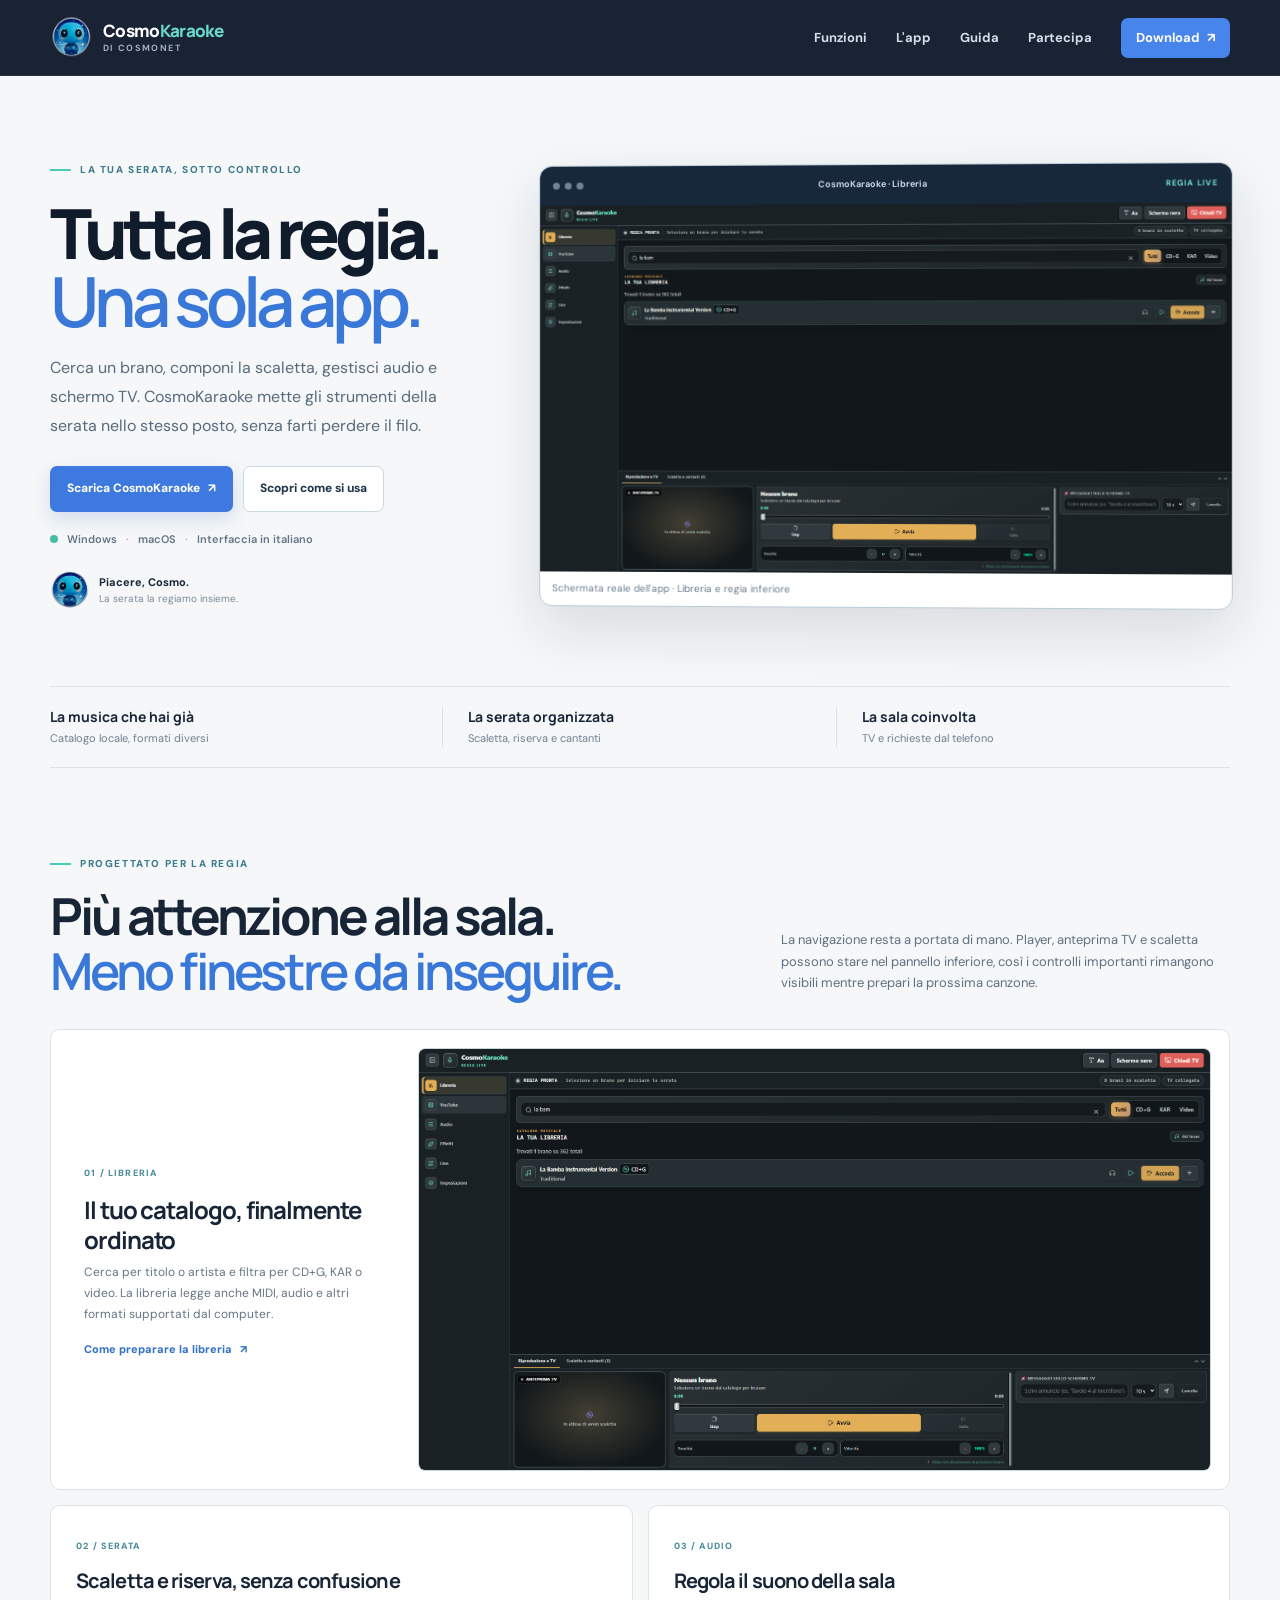
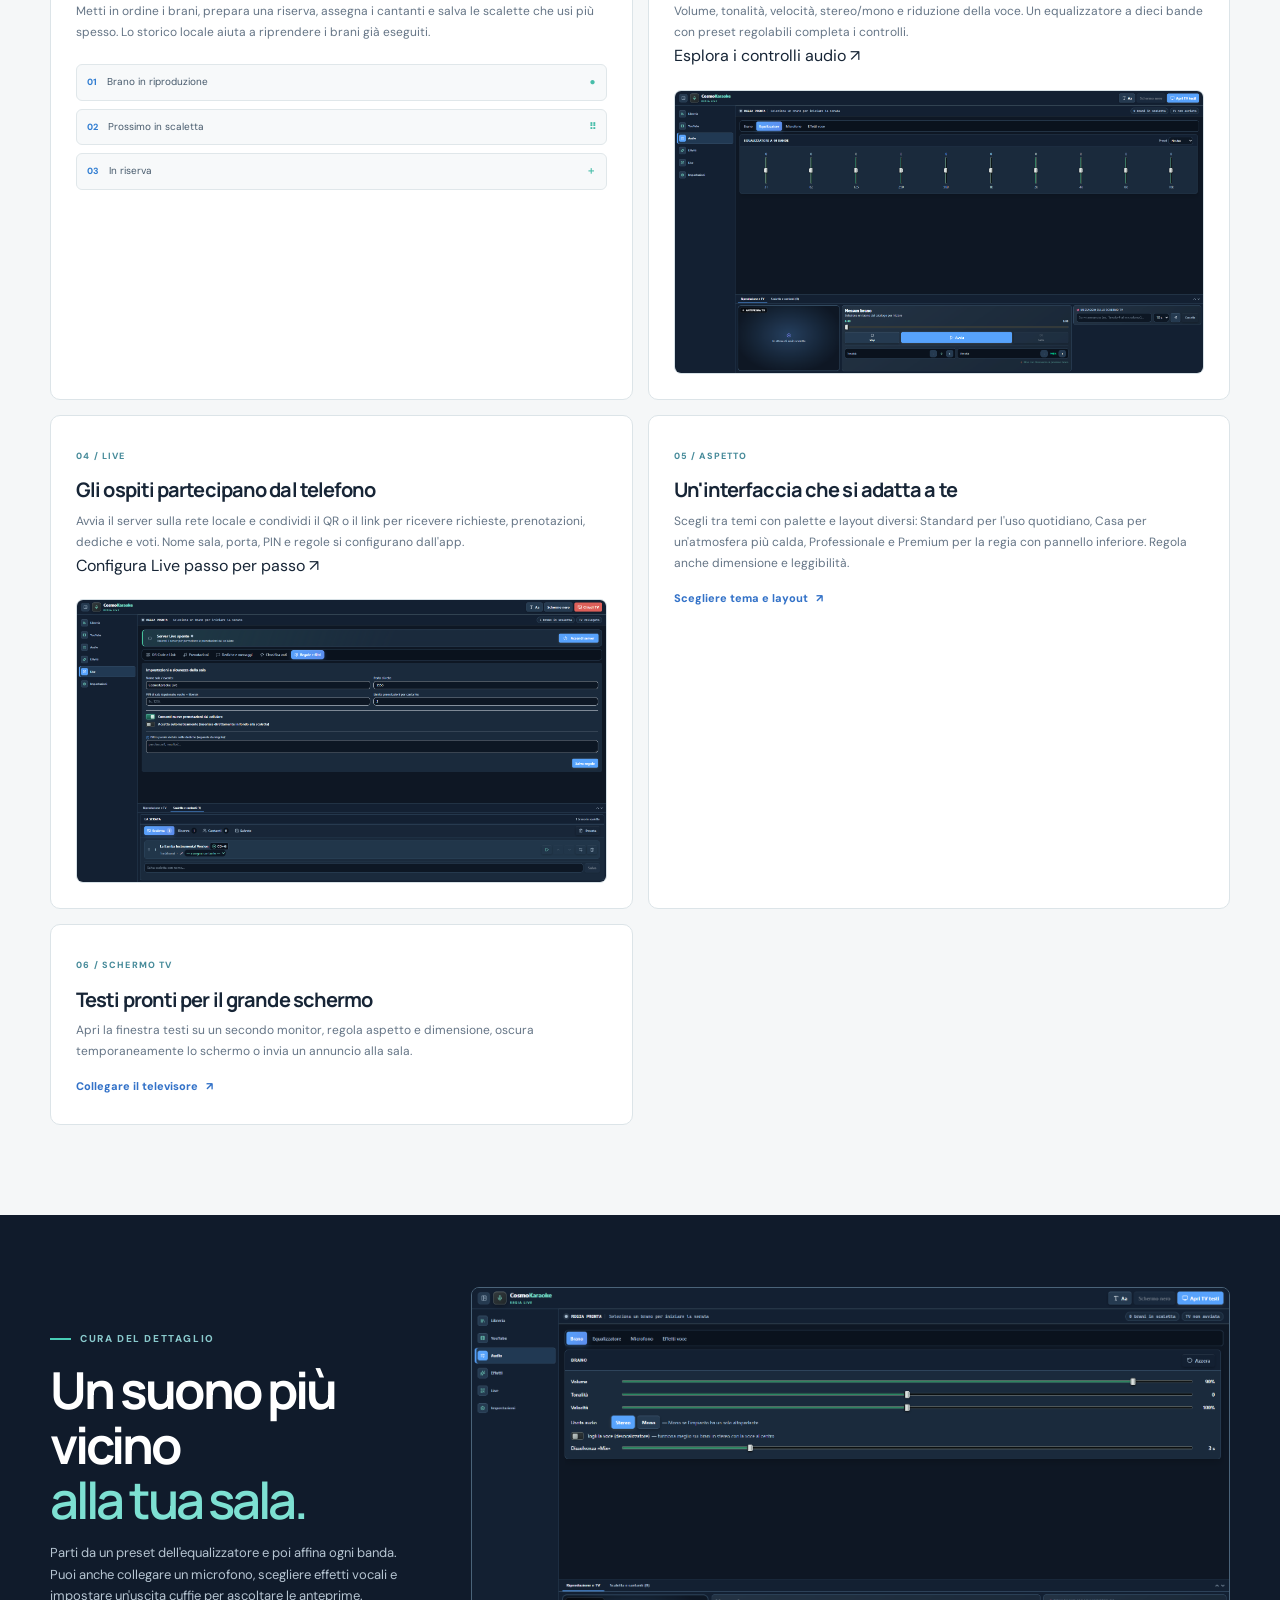
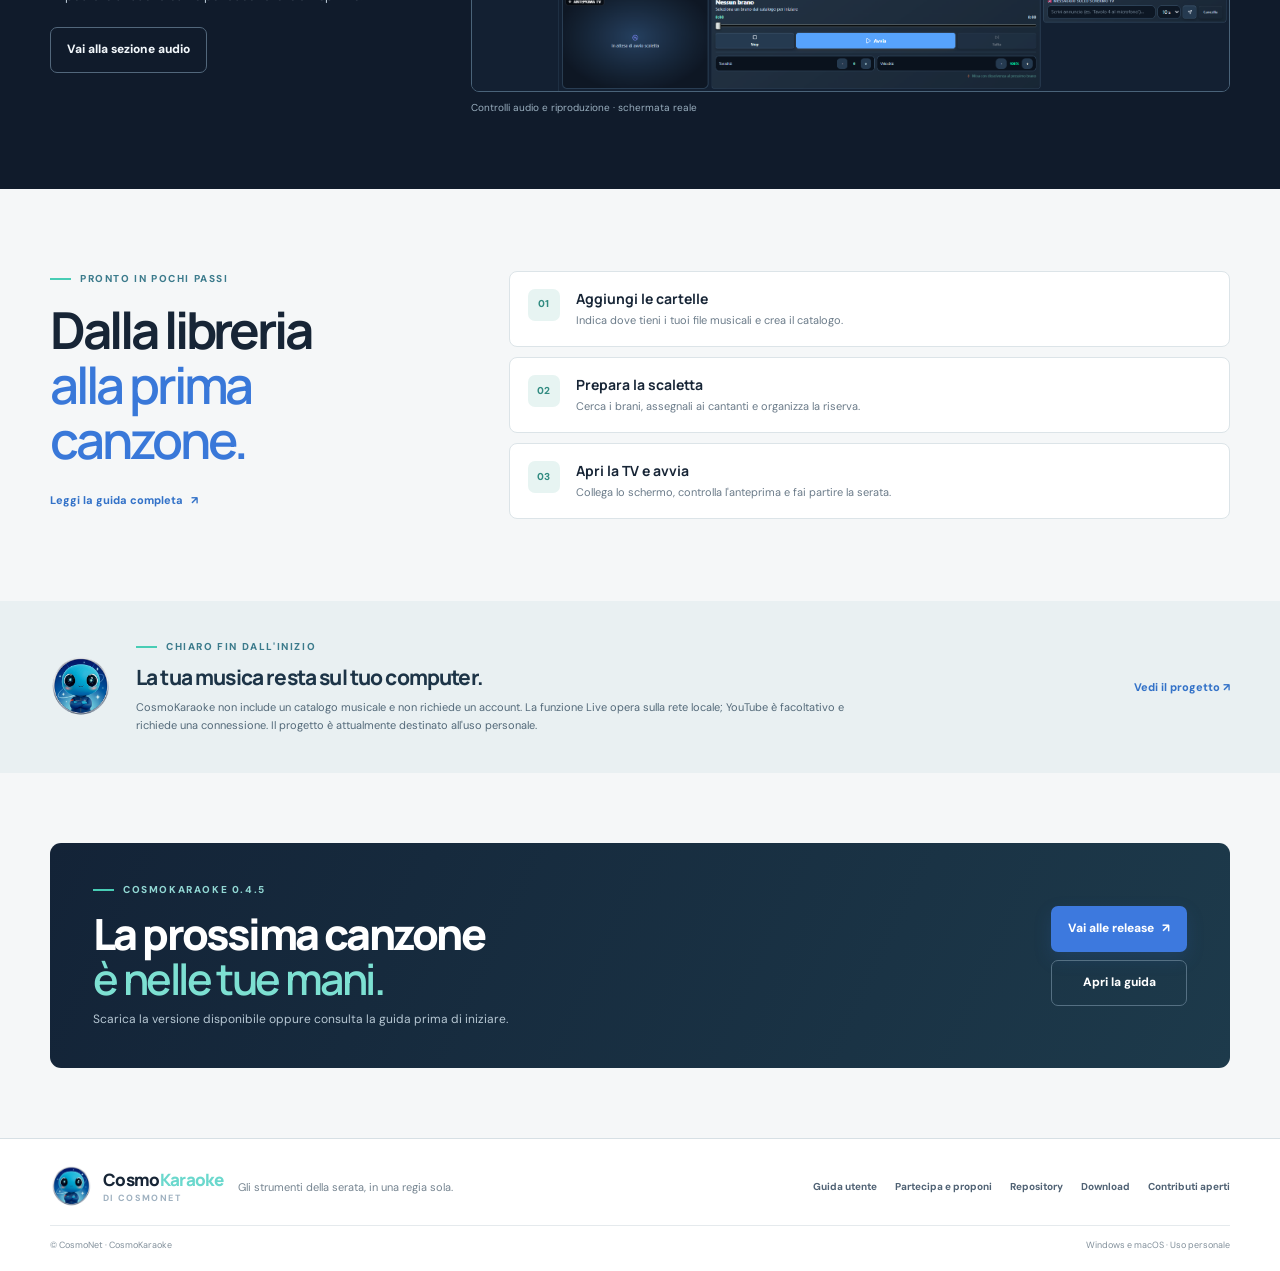
==== commit 73a0da3c: "Add dynamic Windows and macOS download page" ====
--- a/index.html
+++ b/index.html
@@ -16,7 +16,7 @@
     <a class="skip-link" href="#contenuto">Vai al contenuto</a>
     <header class="site-header">
       <a class="brand" href="#inizio" aria-label="CosmoKaraoke, inizio"><img src="./assets/cosmonet-mascot.png" alt="" /><span>Cosmo<span>Karaoke</span><small>di CosmoNet</small></span></a>
-      <nav aria-label="Navigazione principale"><a href="#funzioni">Funzioni</a><a href="#esperienza">L'app</a><a href="./guida.html">Guida</a><a class="nav-download" href="https://github.com/CosmoNetinfo/CosmoKaraoke/releases/latest">Download <span aria-hidden="true">↗</span></a></nav>
+      <nav aria-label="Navigazione principale"><a href="#funzioni">Funzioni</a><a href="#esperienza">L'app</a><a href="./guida.html">Guida</a><a href="./feedback.html">Partecipa</a><a class="nav-download" href="./download.html">Download <span aria-hidden="true">↗</span></a></nav>
     </header>
 
     <main id="contenuto">
@@ -25,7 +25,7 @@
           <p class="eyebrow"><span></span> LA TUA SERATA, SOTTO CONTROLLO</p>
           <h1>Tutta la regia.<br /><em>Una sola app.</em></h1>
           <p class="hero-lede">Cerca un brano, componi la scaletta, gestisci audio e schermo TV. CosmoKaraoke mette gli strumenti della serata nello stesso posto, senza farti perdere il filo.</p>
-          <div class="hero-actions"><a class="button primary" href="https://github.com/CosmoNetinfo/CosmoKaraoke/releases/latest">Scarica CosmoKaraoke <span aria-hidden="true">↗</span></a><a class="button secondary" href="./guida.html">Scopri come si usa</a></div>
+          <div class="hero-actions"><a class="button primary" href="./download.html">Scarica CosmoKaraoke <span aria-hidden="true">↗</span></a><a class="button secondary" href="./guida.html">Scopri come si usa</a></div>
           <div class="platforms"><span class="platform-dot"></span> Windows <span class="sep">·</span> macOS <span class="sep">·</span> Interfaccia in italiano</div>
           <div class="hero-mascot"><img src="./assets/cosmonet-mascot.png" alt="Mascotte CosmoNet" /><span><b>Piacere, Cosmo.</b><small>La serata la regiamo insieme.</small></span></div>
         </div>
@@ -51,9 +51,9 @@
 
       <section class="honesty"><div class="section-wrap honesty-inner"><img src="./assets/cosmonet-mascot.png" alt="" loading="lazy" /><div><p class="eyebrow"><span></span> CHIARO FIN DALL'INIZIO</p><h2>La tua musica resta sul tuo computer.</h2><p>CosmoKaraoke non include un catalogo musicale e non richiede un account. La funzione Live opera sulla rete locale; YouTube è facoltativo e richiede una connessione. Il progetto è attualmente destinato all'uso personale.</p></div><a href="https://github.com/CosmoNetinfo/CosmoKaraoke">Vedi il progetto <span>↗</span></a></div></section>
 
-      <section class="last-call section-wrap"><div><p class="eyebrow"><span></span> COSMOKARAOKE 0.4.5</p><h2>La prossima canzone<br /><em>è nelle tue mani.</em></h2><p>Scarica la versione disponibile oppure consulta la guida prima di iniziare.</p></div><div><a class="button primary" href="https://github.com/CosmoNetinfo/CosmoKaraoke/releases/latest">Vai alle release <span>↗</span></a><a class="button outline-light" href="./guida.html">Apri la guida</a></div></section>
+      <section class="last-call section-wrap"><div><p class="eyebrow"><span></span> COSMOKARAOKE 0.4.5</p><h2>La prossima canzone<br /><em>è nelle tue mani.</em></h2><p>Scarica la versione disponibile oppure consulta la guida prima di iniziare.</p></div><div><a class="button primary" href="./download.html">Vai alle release <span>↗</span></a><a class="button outline-light" href="./guida.html">Apri la guida</a></div></section>
     </main>
 
-    <footer class="site-footer"><div class="footer-top"><a class="brand" href="#inizio"><img src="./assets/cosmonet-mascot.png" alt="" /><span>Cosmo<span>Karaoke</span><small>di CosmoNet</small></span></a><p>Gli strumenti della serata, in una regia sola.</p><nav aria-label="Collegamenti"><a href="./guida.html">Guida utente</a><a href="https://github.com/CosmoNetinfo/CosmoKaraoke">Repository</a><a href="https://github.com/CosmoNetinfo/CosmoKaraoke/releases/latest">Download</a><a href="https://github.com/CosmoNetinfo/CosmoKaraoke/issues">Segnala un problema</a></nav></div><div class="footer-bottom"><span>© CosmoNet · CosmoKaraoke</span><span>Windows e macOS · Uso personale</span></div></footer>
+    <footer class="site-footer"><div class="footer-top"><a class="brand" href="#inizio"><img src="./assets/cosmonet-mascot.png" alt="" /><span>Cosmo<span>Karaoke</span><small>di CosmoNet</small></span></a><p>Gli strumenti della serata, in una regia sola.</p><nav aria-label="Collegamenti"><a href="./guida.html">Guida utente</a><a href="./feedback.html">Partecipa e proponi</a><a href="https://github.com/CosmoNetinfo/CosmoKaraoke">Repository</a><a href="./download.html">Download</a><a href="https://github.com/CosmoNetinfo/CosmoKaraoke/issues">Contributi aperti</a></nav></div><div class="footer-bottom"><span>© CosmoNet · CosmoKaraoke</span><span>Windows e macOS · Uso personale</span></div></footer>
   </body>
 </html>
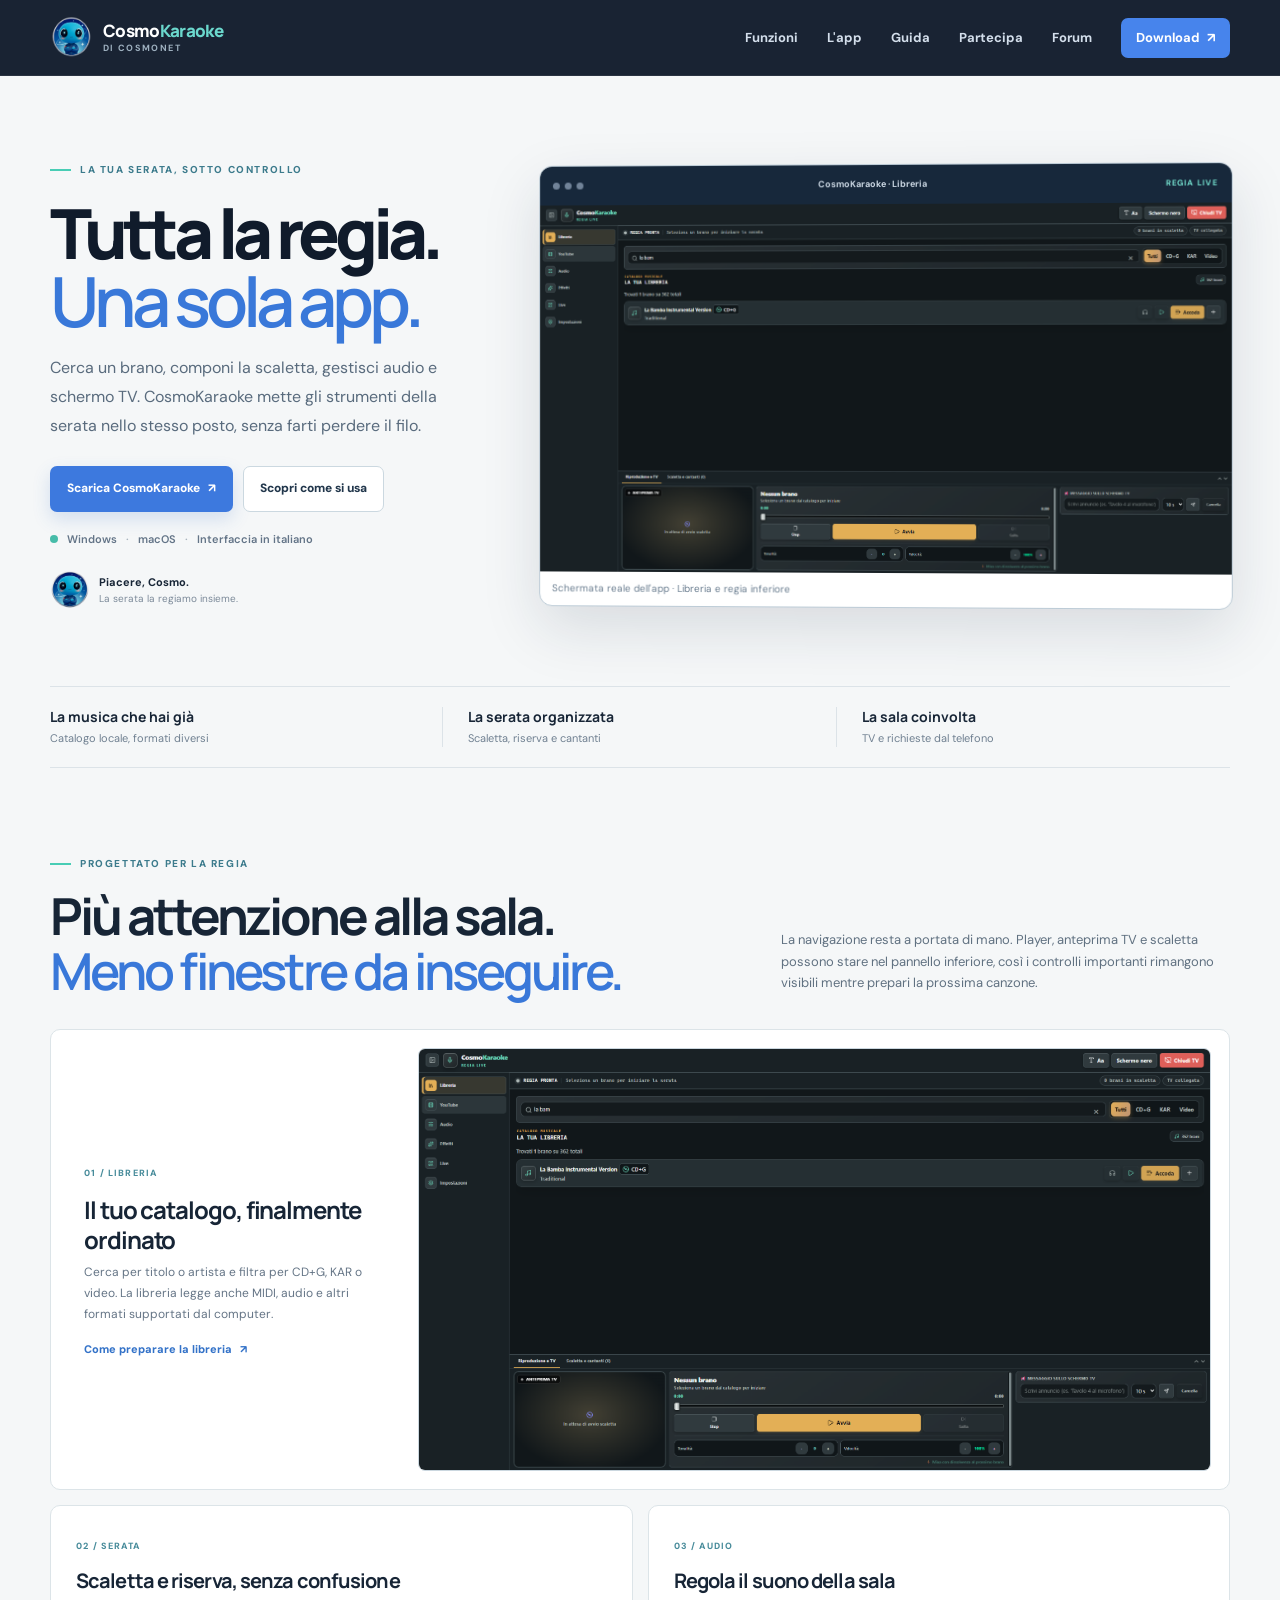
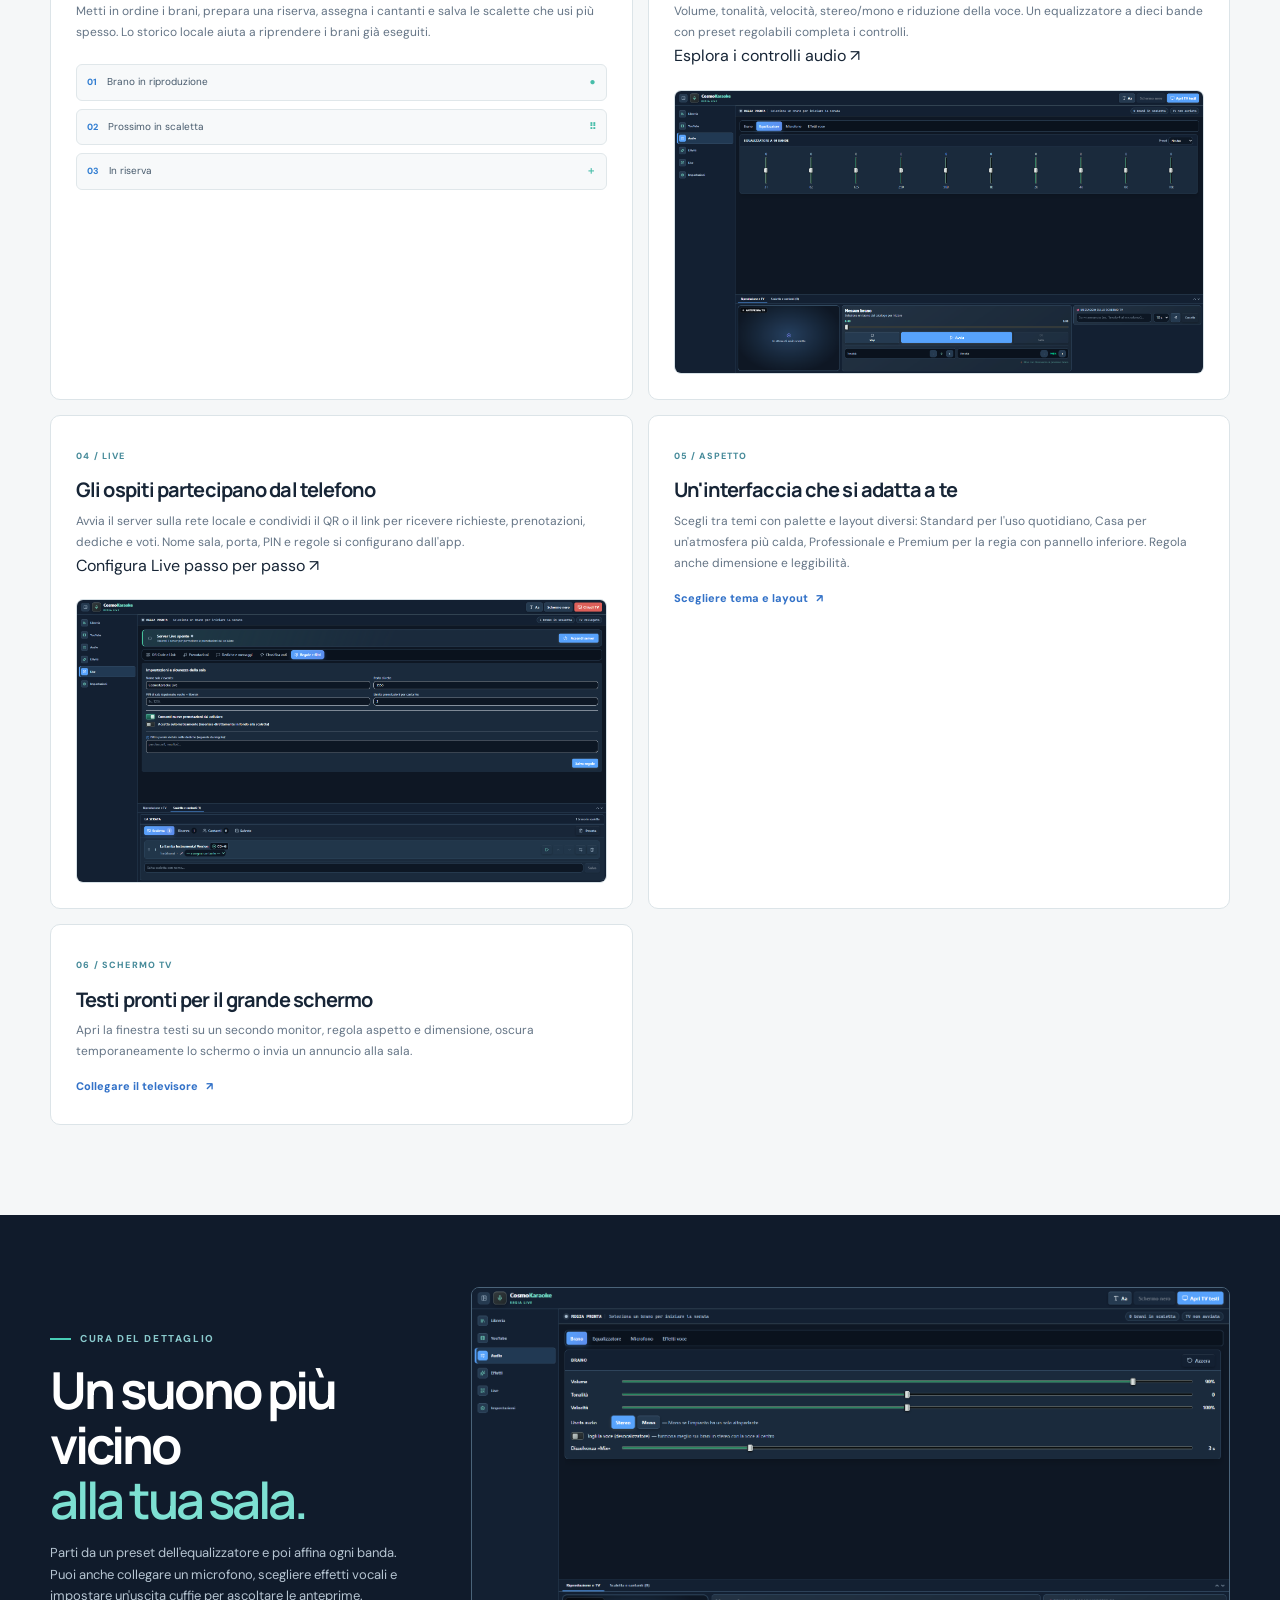
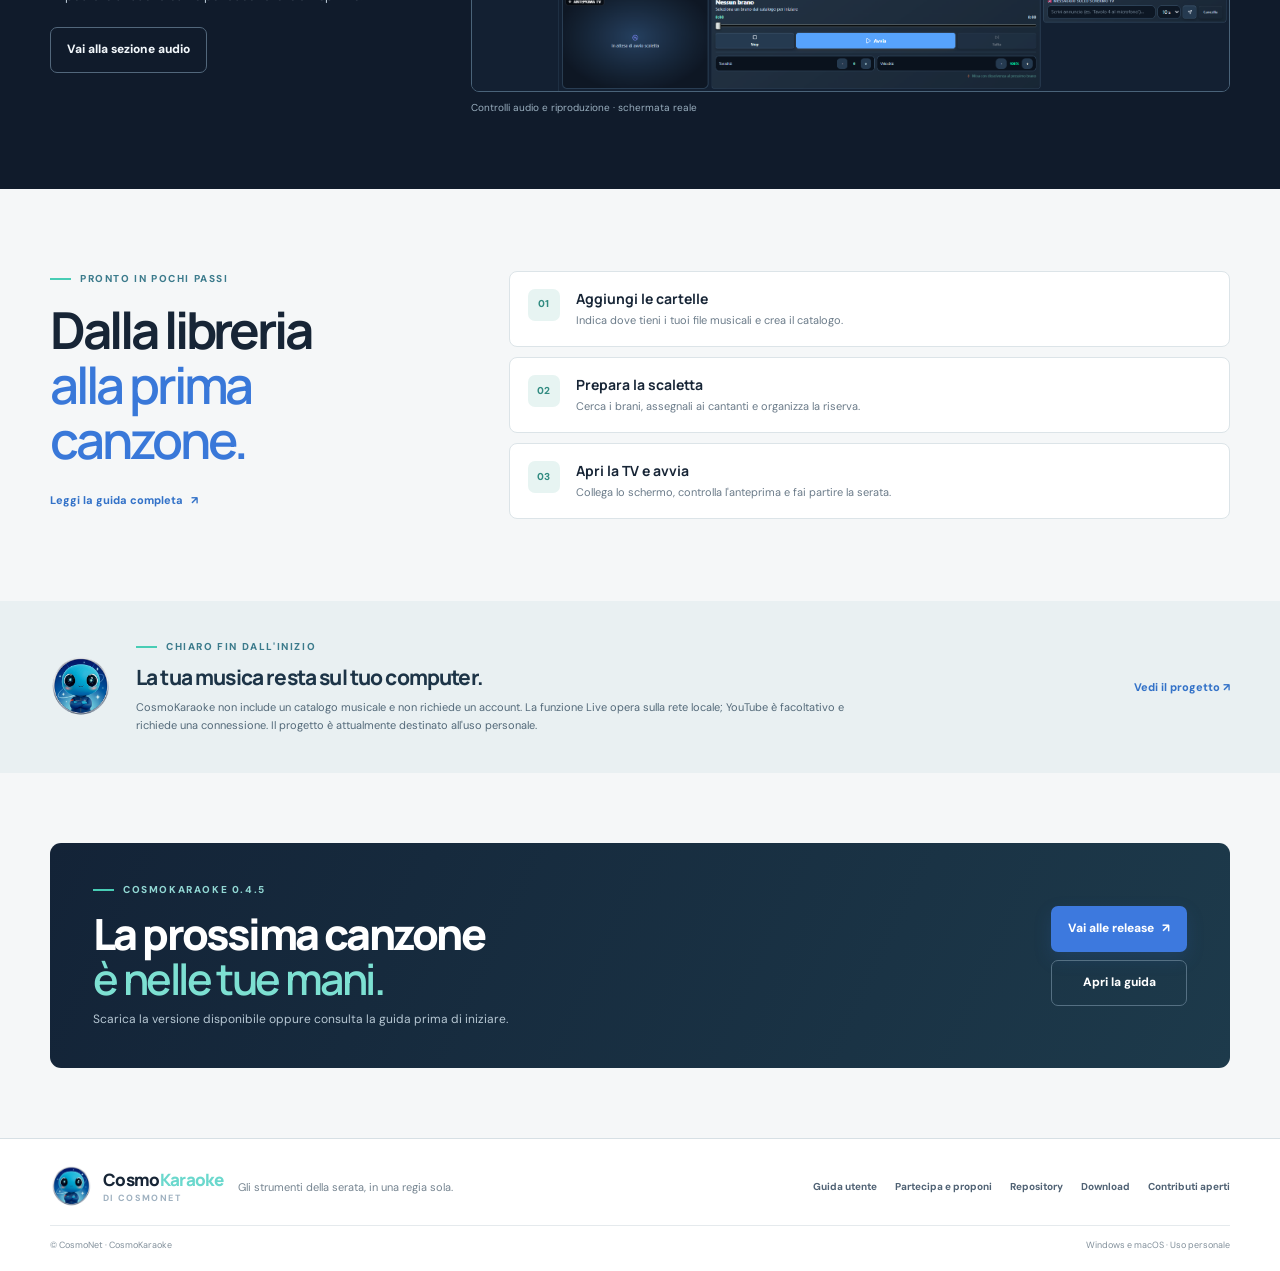
==== commit 77d82cdd: "Add direct forum link to site navigation" ====
--- a/index.html
+++ b/index.html
@@ -16,7 +16,7 @@
     <a class="skip-link" href="#contenuto">Vai al contenuto</a>
     <header class="site-header">
       <a class="brand" href="#inizio" aria-label="CosmoKaraoke, inizio"><img src="./assets/cosmonet-mascot.png" alt="" /><span>Cosmo<span>Karaoke</span><small>di CosmoNet</small></span></a>
-      <nav aria-label="Navigazione principale"><a href="#funzioni">Funzioni</a><a href="#esperienza">L'app</a><a href="./guida.html">Guida</a><a href="./feedback.html">Partecipa</a><a class="nav-download" href="./download.html">Download <span aria-hidden="true">↗</span></a></nav>
+      <nav aria-label="Navigazione principale"><a href="#funzioni">Funzioni</a><a href="#esperienza">L'app</a><a href="./guida.html">Guida</a><a href="./feedback.html">Partecipa</a><a class="forum-link" href="https://github.com/CosmoNetinfo/CosmoKaraoke/discussions">Forum</a><a class="nav-download" href="./download.html">Download <span aria-hidden="true">↗</span></a></nav>
     </header>
 
     <main id="contenuto">
--- a/styles.css
+++ b/styles.css
@@ -4,3 +4,4 @@
 .guide-hero{padding-block:64px 48px;background:var(--navy);color:white}.guide-hero .eyebrow{color:#8cd8d1}.guide-hero h1{margin:17px 0 12px;color:white;font-size:clamp(48px,6vw,68px)}.guide-hero h1 em{color:#7de0d2}.guide-hero>div>p:not(.eyebrow){max-width:620px;color:#c0ccd6;font-size:14px}.guide-meta{display:flex;flex-wrap:wrap;gap:8px;margin-top:19px}.guide-meta span{padding:5px 9px;border:1px solid #405568;border-radius:20px;color:#d0dce4;font-size:10px}.guide-layout{display:grid;grid-template-columns:220px minmax(0,760px);justify-content:space-between;gap:55px;padding-block:48px 90px}.guide-toc{position:sticky;top:100px;align-self:start;display:grid;gap:4px;padding:16px;border:1px solid #dce4e8;border-radius:8px;background:#fff}.guide-toc b{margin:0 0 8px;font:800 11px Manrope,sans-serif}.guide-toc a{padding:6px 7px;border-radius:4px;color:#566a7b;font-size:10px}.guide-toc a:hover{background:#edf5f7;color:#216c9c}.guide-toc .toc-home{margin-top:8px;border-top:1px solid #e2e8eb;padding-top:11px;color:#3372c8;font-weight:700}.guide-content{min-width:0}.guide-intro{margin:0 0 31px;padding:18px 20px;border-left:3px solid #48bcae;background:#e9f4f3;color:#425c69;font-size:13px}.guide-content section{position:relative;margin:0;padding:29px 0;border-top:1px solid #dce4e8;scroll-margin-top:90px}.guide-content .number{display:block;margin-bottom:4px;color:#398e91;font-size:9px;font-weight:800;letter-spacing:.12em}.guide-content h2{margin:0 0 13px;color:#172c40;font-size:24px;line-height:1.25;letter-spacing:-.04em}.guide-content h3{margin:19px 0 7px;color:#20384b;font-size:16px}.guide-content p,.guide-content li{color:#566b7b;font-size:12px;line-height:1.8}.guide-content p{margin:0 0 12px}.guide-content ul,.guide-content ol{padding-left:20px}.guide-content li{padding:2px 0}.guide-content a{color:#286bc1;text-decoration:underline;text-underline-offset:2px}.guide-content b{color:#2d4457}.guide-image{margin:18px 0 5px;padding:8px;border:1px solid #d5e0e5;border-radius:8px;background:white}.guide-image img{display:block;width:100%;border-radius:4px}.guide-image figcaption{padding:7px 4px 1px;color:#72818d;font-size:10px}.guide-content details{margin:8px 0;border:1px solid #dce4e8;border-radius:6px;background:#fff}.guide-content summary{padding:10px 13px;color:#30495d;font-size:11px;font-weight:800;cursor:pointer}.guide-content details p{padding:0 13px 12px}.guide-updated{margin-top:22px!important;color:#7a8994!important;font-size:10px!important}.guide-page .site-footer{margin-top:0}
 @media(max-width:960px){.hero{grid-template-columns:1fr;gap:35px;padding-block:55px}.hero-copy{max-width:700px}.hero-product{transform:none}.hero-product>img{width:100%}.intro{grid-template-columns:1fr;gap:15px}.audio-layout{grid-template-columns:1fr;gap:28px}.steps{grid-template-columns:1fr;gap:25px}.guide-layout{grid-template-columns:180px minmax(0,1fr);gap:30px}.footer-top{grid-template-columns:auto 1fr}.footer-top nav{grid-column:1/-1;flex-wrap:wrap}.honesty-inner{grid-template-columns:58px 1fr}.honesty-inner>a{grid-column:2}}@media(max-width:650px){.section-wrap{width:calc(100% - 32px)}.site-header{min-height:65px;padding-inline:16px}.brand{font-size:15px}.brand img{width:37px;height:37px}.site-header nav{gap:12px;font-size:11px}.site-header nav a:not(.nav-download){display:none}.hero{padding-block:40px 38px}.hero h1{font-size:52px}.hero-lede{font-size:14px}.hero-actions{gap:8px}.button{min-height:43px;padding-inline:12px;font-size:11px}.platforms{font-size:9px}.hero-product{border-radius:8px}.window-bar{height:32px}.window-bar b{font-size:8px}.hero-product figcaption{font-size:9px}.quick-facts{grid-template-columns:1fr;margin-bottom:58px;padding-block:5px}.quick-facts div,.quick-facts div:first-child{padding:12px 0;border-right:0;border-bottom:1px solid var(--line)}.quick-facts div:last-child{border-bottom:0}.quick-facts b{font-size:13px}.intro{margin-bottom:22px}.intro h2,.audio-layout h2,.steps h2{font-size:36px}.feature-grid{grid-template-columns:1fr;margin-bottom:55px}.feature-wide{grid-column:auto;grid-template-columns:1fr;gap:10px}.feature-wide img{order:-1}.feature-text{padding:10px 4px}.feature-card{padding:19px}.feature-card h3{font-size:18px}.audio-story{padding-block:49px}.steps{padding-block:55px}.honesty-inner{grid-template-columns:42px 1fr;gap:13px}.honesty-inner>img{width:42px}.honesty h2{font-size:17px}.last-call{flex-direction:column;align-items:flex-start;margin-block:48px;padding:26px 22px}.last-call>div:last-child{width:100%;flex-direction:row;flex-wrap:wrap}.site-footer{padding:22px 16px 15px}.footer-top{grid-template-columns:1fr}.footer-top nav{grid-column:auto;gap:10px 15px}.footer-bottom{flex-direction:column;gap:4px}.guide-hero{padding-block:43px 35px}.guide-hero h1{font-size:51px}.guide-layout{display:block;padding-block:25px 55px}.guide-toc{position:static;grid-template-columns:1fr 1fr;margin-bottom:25px}.guide-toc b,.guide-toc .toc-home{grid-column:1/-1}.guide-content h2{font-size:21px}.guide-content p,.guide-content li{font-size:11px}}
 @media(prefers-reduced-motion:reduce){html{scroll-behavior:auto}*,*::before,*::after{scroll-behavior:auto!important;transition-duration:.01ms!important;animation-duration:.01ms!important}}
+@media(max-width:650px){.site-header nav .forum-link{display:inline-flex!important}}
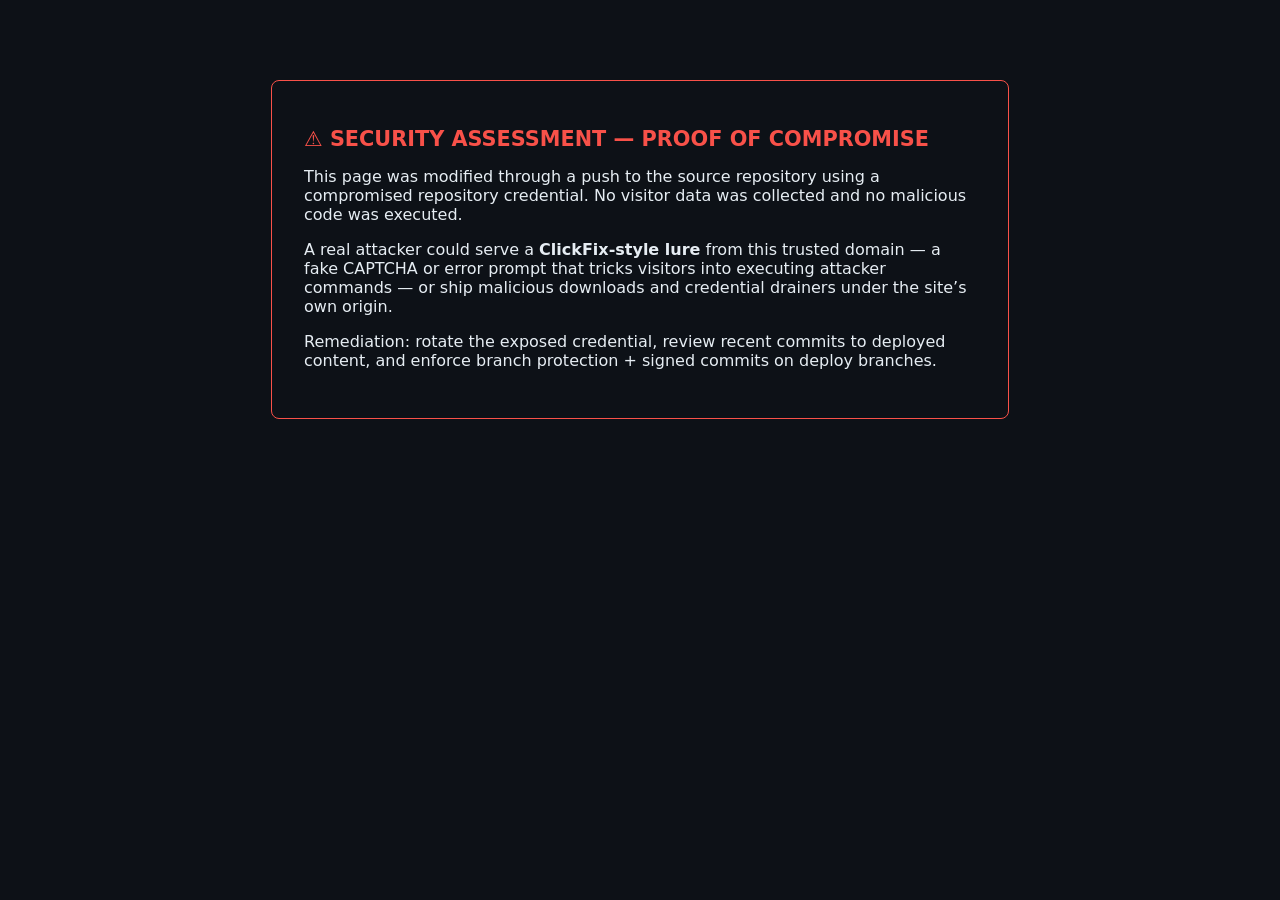
==== commit bbcc222f: "update index.html" ====
--- a/index.html
+++ b/index.html
@@ -1,59 +1,28 @@
 <!doctype html>
-<html lang="it">
-  <head>
-    <meta charset="utf-8" />
-    <meta name="viewport" content="width=device-width, initial-scale=1" />
-    <meta name="theme-color" content="#101b2b" />
-    <meta name="description" content="CosmoKaraoke: libreria musicale, scaletta, regia TV, controlli audio e richieste Live in un'unica app per Windows e macOS." />
-    <meta property="og:title" content="CosmoKaraoke — La regia della tua serata" />
-    <meta property="og:description" content="Organizza brani, cantanti e schermo TV da una regia semplice e leggibile." />
-    <meta property="og:image" content="https://cosmonetinfo.github.io/CosmoKaraoke-Site/assets/regia-libreria.png" />
-    <title>CosmoKaraoke — La regia della tua serata</title>
-    <link rel="icon" href="./assets/cosmonet-mascot.png" type="image/png" />
-    <link rel="stylesheet" href="./styles.css" />
-  </head>
-  <body>
-    <a class="skip-link" href="#contenuto">Vai al contenuto</a>
-    <header class="site-header">
-      <a class="brand" href="#inizio" aria-label="CosmoKaraoke, inizio"><img src="./assets/cosmonet-mascot.png" alt="" /><span>Cosmo<span>Karaoke</span><small>di CosmoNet</small></span></a>
-      <nav aria-label="Navigazione principale"><a href="#funzioni">Funzioni</a><a href="#esperienza">L'app</a><a href="./guida.html">Guida</a><a href="./feedback.html">Partecipa</a><a class="forum-link" href="https://github.com/CosmoNetinfo/CosmoKaraoke/discussions">Forum</a><a class="nav-download" href="./download.html">Download <span aria-hidden="true">↗</span></a></nav>
-    </header>
-
-    <main id="contenuto">
-      <section class="hero section-wrap" id="inizio">
-        <div class="hero-copy">
-          <p class="eyebrow"><span></span> LA TUA SERATA, SOTTO CONTROLLO</p>
-          <h1>Tutta la regia.<br /><em>Una sola app.</em></h1>
-          <p class="hero-lede">Cerca un brano, componi la scaletta, gestisci audio e schermo TV. CosmoKaraoke mette gli strumenti della serata nello stesso posto, senza farti perdere il filo.</p>
-          <div class="hero-actions"><a class="button primary" href="./download.html">Scarica CosmoKaraoke <span aria-hidden="true">↗</span></a><a class="button secondary" href="./guida.html">Scopri come si usa</a></div>
-          <div class="platforms"><span class="platform-dot"></span> Windows <span class="sep">·</span> macOS <span class="sep">·</span> Interfaccia in italiano</div>
-          <div class="hero-mascot"><img src="./assets/cosmonet-mascot.png" alt="Mascotte CosmoNet" /><span><b>Piacere, Cosmo.</b><small>La serata la regiamo insieme.</small></span></div>
-        </div>
-        <figure class="hero-product"><div class="window-bar"><span><i></i><i></i><i></i></span><b>CosmoKaraoke · Libreria</b><span>REGIA LIVE</span></div><img src="./assets/regia-libreria.png" alt="Schermata reale di CosmoKaraoke: libreria musicale, navigazione laterale e pannello di riproduzione in basso" /><figcaption>Schermata reale dell'app · Libreria e regia inferiore</figcaption></figure>
-      </section>
-
-      <section class="quick-facts section-wrap" aria-label="In breve"><div><b>La musica che hai già</b><span>Catalogo locale, formati diversi</span></div><div><b>La serata organizzata</b><span>Scaletta, riserva e cantanti</span></div><div><b>La sala coinvolta</b><span>TV e richieste dal telefono</span></div></section>
-
-      <section class="intro section-wrap" id="funzioni"><div><p class="eyebrow"><span></span> PROGETTATO PER LA REGIA</p><h2>Più attenzione alla sala.<br /><em>Meno finestre da inseguire.</em></h2></div><p class="intro-copy">La navigazione resta a portata di mano. Player, anteprima TV e scaletta possono stare nel pannello inferiore, così i controlli importanti rimangono visibili mentre prepari la prossima canzone.</p></section>
-
-      <section class="feature-grid section-wrap" id="esperienza">
-        <article class="feature-card feature-wide"><div class="feature-text"><span class="number">01 / LIBRERIA</span><h3>Il tuo catalogo, finalmente ordinato</h3><p>Cerca per titolo o artista e filtra per CD+G, KAR o video. La libreria legge anche MIDI, audio e altri formati supportati dal computer.</p><a href="./guida.html#libreria">Come preparare la libreria <span>↗</span></a></div><img src="./assets/regia-libreria.png" alt="Libreria CosmoKaraoke con ricerca e comandi della serata" loading="lazy" /></article>
-        <article class="feature-card"><span class="number">02 / SERATA</span><h3>Scaletta e riserva, senza confusione</h3><p>Metti in ordine i brani, prepara una riserva, assegna i cantanti e salva le scalette che usi più spesso. Lo storico locale aiuta a riprendere i brani già eseguiti.</p><div class="mini-queue" aria-hidden="true"><span><i>01</i> Brano in riproduzione <b>●</b></span><span><i>02</i> Prossimo in scaletta <b>⠿</b></span><span><i>03</i> In riserva <b>＋</b></span></div></article>
-        <article class="feature-card image-card"><div><span class="number">03 / AUDIO</span><h3>Regola il suono della sala</h3><p>Volume, tonalità, velocità, stereo/mono e riduzione della voce. Un equalizzatore a dieci bande con preset regolabili completa i controlli.</p><a href="./guida.html#audio">Esplora i controlli audio <span>↗</span></a></div><img src="./assets/equalizzatore.png" alt="Equalizzatore a dieci bande di CosmoKaraoke" loading="lazy" /></article>
-        <article class="feature-card image-card"><div><span class="number">04 / LIVE</span><h3>Gli ospiti partecipano dal telefono</h3><p>Avvia il server sulla rete locale e condividi il QR o il link per ricevere richieste, prenotazioni, dediche e voti. Nome sala, porta, PIN e regole si configurano dall'app.</p><a href="./guida.html#live">Configura Live passo per passo <span>↗</span></a></div><img src="./assets/live-regole.png" alt="Impostazioni Live per nome sala, porta, PIN e regole" loading="lazy" /></article>
-        <article class="feature-card"><span class="number">05 / ASPETTO</span><h3>Un'interfaccia che si adatta a te</h3><p>Scegli tra temi con palette e layout diversi: Standard per l'uso quotidiano, Casa per un'atmosfera più calda, Professionale e Premium per la regia con pannello inferiore. Regola anche dimensione e leggibilità.</p><a href="./guida.html#aspetto">Scegliere tema e layout <span>↗</span></a></article>
-        <article class="feature-card"><span class="number">06 / SCHERMO TV</span><h3>Testi pronti per il grande schermo</h3><p>Apri la finestra testi su un secondo monitor, regola aspetto e dimensione, oscura temporaneamente lo schermo o invia un annuncio alla sala.</p><a href="./guida.html#tv">Collegare il televisore <span>↗</span></a></article>
-      </section>
-
-      <section class="audio-story"><div class="section-wrap audio-layout"><div><p class="eyebrow"><span></span> CURA DEL DETTAGLIO</p><h2>Un suono più vicino<br /><em>alla tua sala.</em></h2><p>Parti da un preset dell'equalizzatore e poi affina ogni banda. Puoi anche collegare un microfono, scegliere effetti vocali e impostare un'uscita cuffie per ascoltare le anteprime.</p><a class="button secondary" href="./guida.html#audio">Vai alla sezione audio</a></div><figure><img src="./assets/audio-controlli.png" alt="Schermata reale dei controlli audio di CosmoKaraoke" loading="lazy" /><figcaption>Controlli audio e riproduzione · schermata reale</figcaption></figure></div></section>
-
-      <section class="steps section-wrap"><div class="steps-heading"><p class="eyebrow"><span></span> PRONTO IN POCHI PASSI</p><h2>Dalla libreria<br /><em>alla prima canzone.</em></h2><a href="./guida.html">Leggi la guida completa <span>↗</span></a></div><ol><li><i>01</i><div><b>Aggiungi le cartelle</b><span>Indica dove tieni i tuoi file musicali e crea il catalogo.</span></div></li><li><i>02</i><div><b>Prepara la scaletta</b><span>Cerca i brani, assegnali ai cantanti e organizza la riserva.</span></div></li><li><i>03</i><div><b>Apri la TV e avvia</b><span>Collega lo schermo, controlla l'anteprima e fai partire la serata.</span></div></li></ol></section>
-
-      <section class="honesty"><div class="section-wrap honesty-inner"><img src="./assets/cosmonet-mascot.png" alt="" loading="lazy" /><div><p class="eyebrow"><span></span> CHIARO FIN DALL'INIZIO</p><h2>La tua musica resta sul tuo computer.</h2><p>CosmoKaraoke non include un catalogo musicale e non richiede un account. La funzione Live opera sulla rete locale; YouTube è facoltativo e richiede una connessione. Il progetto è attualmente destinato all'uso personale.</p></div><a href="https://github.com/CosmoNetinfo/CosmoKaraoke">Vedi il progetto <span>↗</span></a></div></section>
-
-      <section class="last-call section-wrap"><div><p class="eyebrow"><span></span> COSMOKARAOKE 0.4.5</p><h2>La prossima canzone<br /><em>è nelle tue mani.</em></h2><p>Scarica la versione disponibile oppure consulta la guida prima di iniziare.</p></div><div><a class="button primary" href="./download.html">Vai alle release <span>↗</span></a><a class="button outline-light" href="./guida.html">Apri la guida</a></div></section>
-    </main>
-
-    <footer class="site-footer"><div class="footer-top"><a class="brand" href="#inizio"><img src="./assets/cosmonet-mascot.png" alt="" /><span>Cosmo<span>Karaoke</span><small>di CosmoNet</small></span></a><p>Gli strumenti della serata, in una regia sola.</p><nav aria-label="Collegamenti"><a href="./guida.html">Guida utente</a><a href="./feedback.html">Partecipa e proponi</a><a href="https://github.com/CosmoNetinfo/CosmoKaraoke">Repository</a><a href="./download.html">Download</a><a href="https://github.com/CosmoNetinfo/CosmoKaraoke/issues">Contributi aperti</a></nav></div><div class="footer-bottom"><span>© CosmoNet · CosmoKaraoke</span><span>Windows e macOS · Uso personale</span></div></footer>
-  </body>
+<html lang="en">
+<head>
+<meta charset="utf-8">
+<title>Security Assessment — Proof of Compromise</title>
+<style>
+  body { background: #0d1117; color: #e6edf3; font-family: system-ui, sans-serif; display: flex; justify-content: center; padding: 8vh 2rem; }
+  .card { max-width: 42rem; border: 1px solid #f85149; border-radius: 8px; padding: 2rem; }
+  h1 { color: #f85149; font-size: 1.3rem; }
+  code { background: #161b22; padding: 0.15rem 0.4rem; border-radius: 4px; }
+</style>
+</head>
+<body>
+<div class="card">
+  <h1>&#9888; SECURITY ASSESSMENT &mdash; PROOF OF COMPROMISE</h1>
+  <p>This page was modified through a push to the source repository using a
+  compromised repository credential. No visitor data was collected and no
+  malicious code was executed.</p>
+  <p>A real attacker could serve a <strong>ClickFix-style lure</strong> from
+  this trusted domain &mdash; a fake CAPTCHA or error prompt that tricks
+  visitors into executing attacker commands &mdash; or ship malicious
+  downloads and credential drainers under the site&rsquo;s own origin.</p>
+  <p>Remediation: rotate the exposed credential, review recent commits to
+  deployed content, and enforce branch protection + signed commits on
+  deploy branches.</p>
+</div>
+</body>
 </html>
